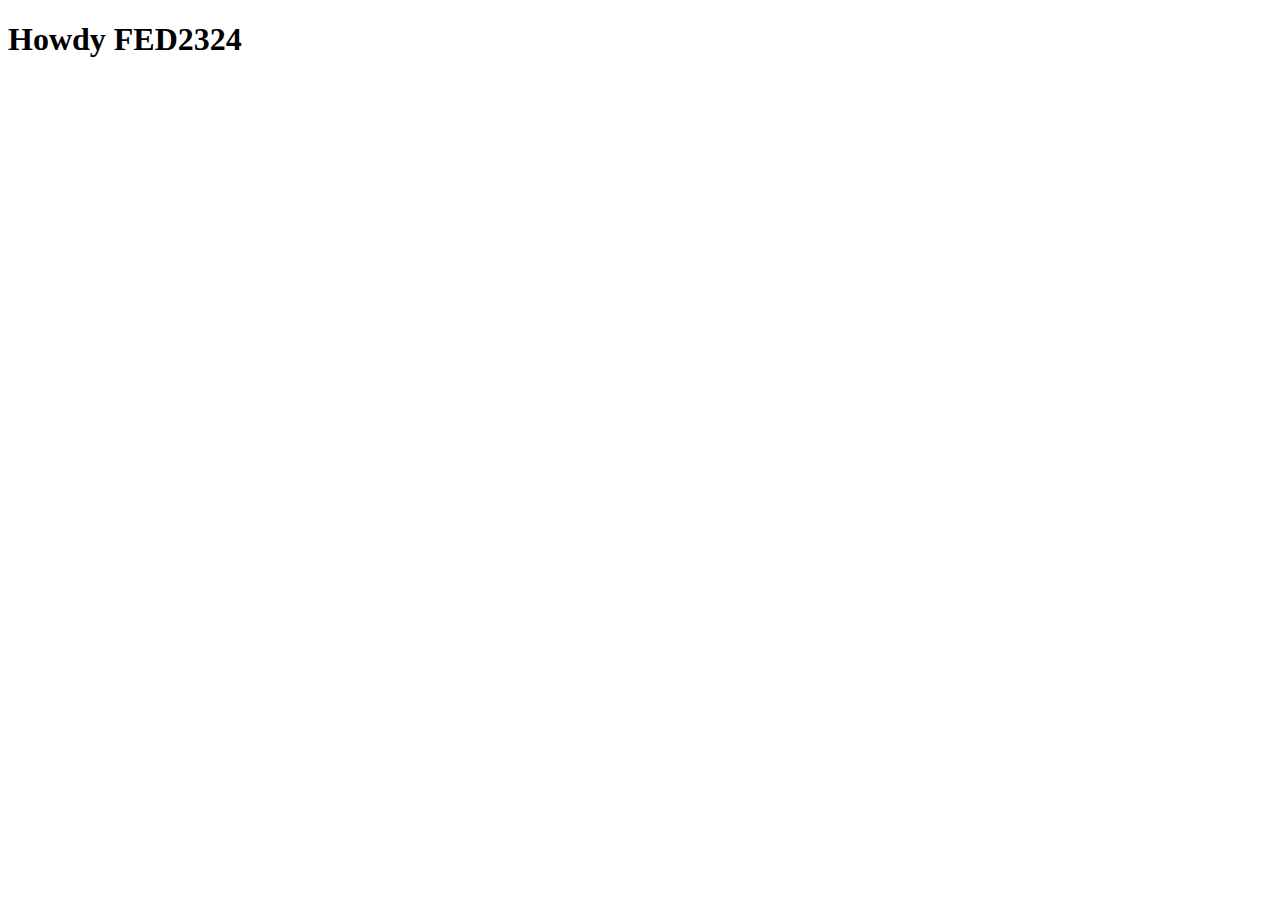
==== index.html @ 5706380b "Add files via upload" ====
<!doctype html>
<html lang="nl">
	
<head>
	<meta charset="UTF-8">
	<meta name="author" content="jouw naam">
	<meta name="viewport" content="width=device-width, initial-scale=1">
	
	<title>Howdy FED2324</title>
	
	<link href="styles/style.css" rel="stylesheet">
	<link rel="icon" type="image/svg+xml" href="images/favicon.svg">
</head>

<body>
	<h1>Howdy FED2324</h1>

	<script defer src="scripts/script.js"></script>
</body>
	
</html>
---- styles/style.css ----
/**************/
/* CSS REMEDY */
/**************/
*, *::after, *::before {
  box-sizing:border-box;  
}






/*********************/
/* CUSTOM PROPERTIES */
/*********************/
:root {
	/* startje */
	--color-text:#111;
	--color-background:#eee;
}





/****************/
/* JOUW STYLING */
/****************/

/* jouw code */
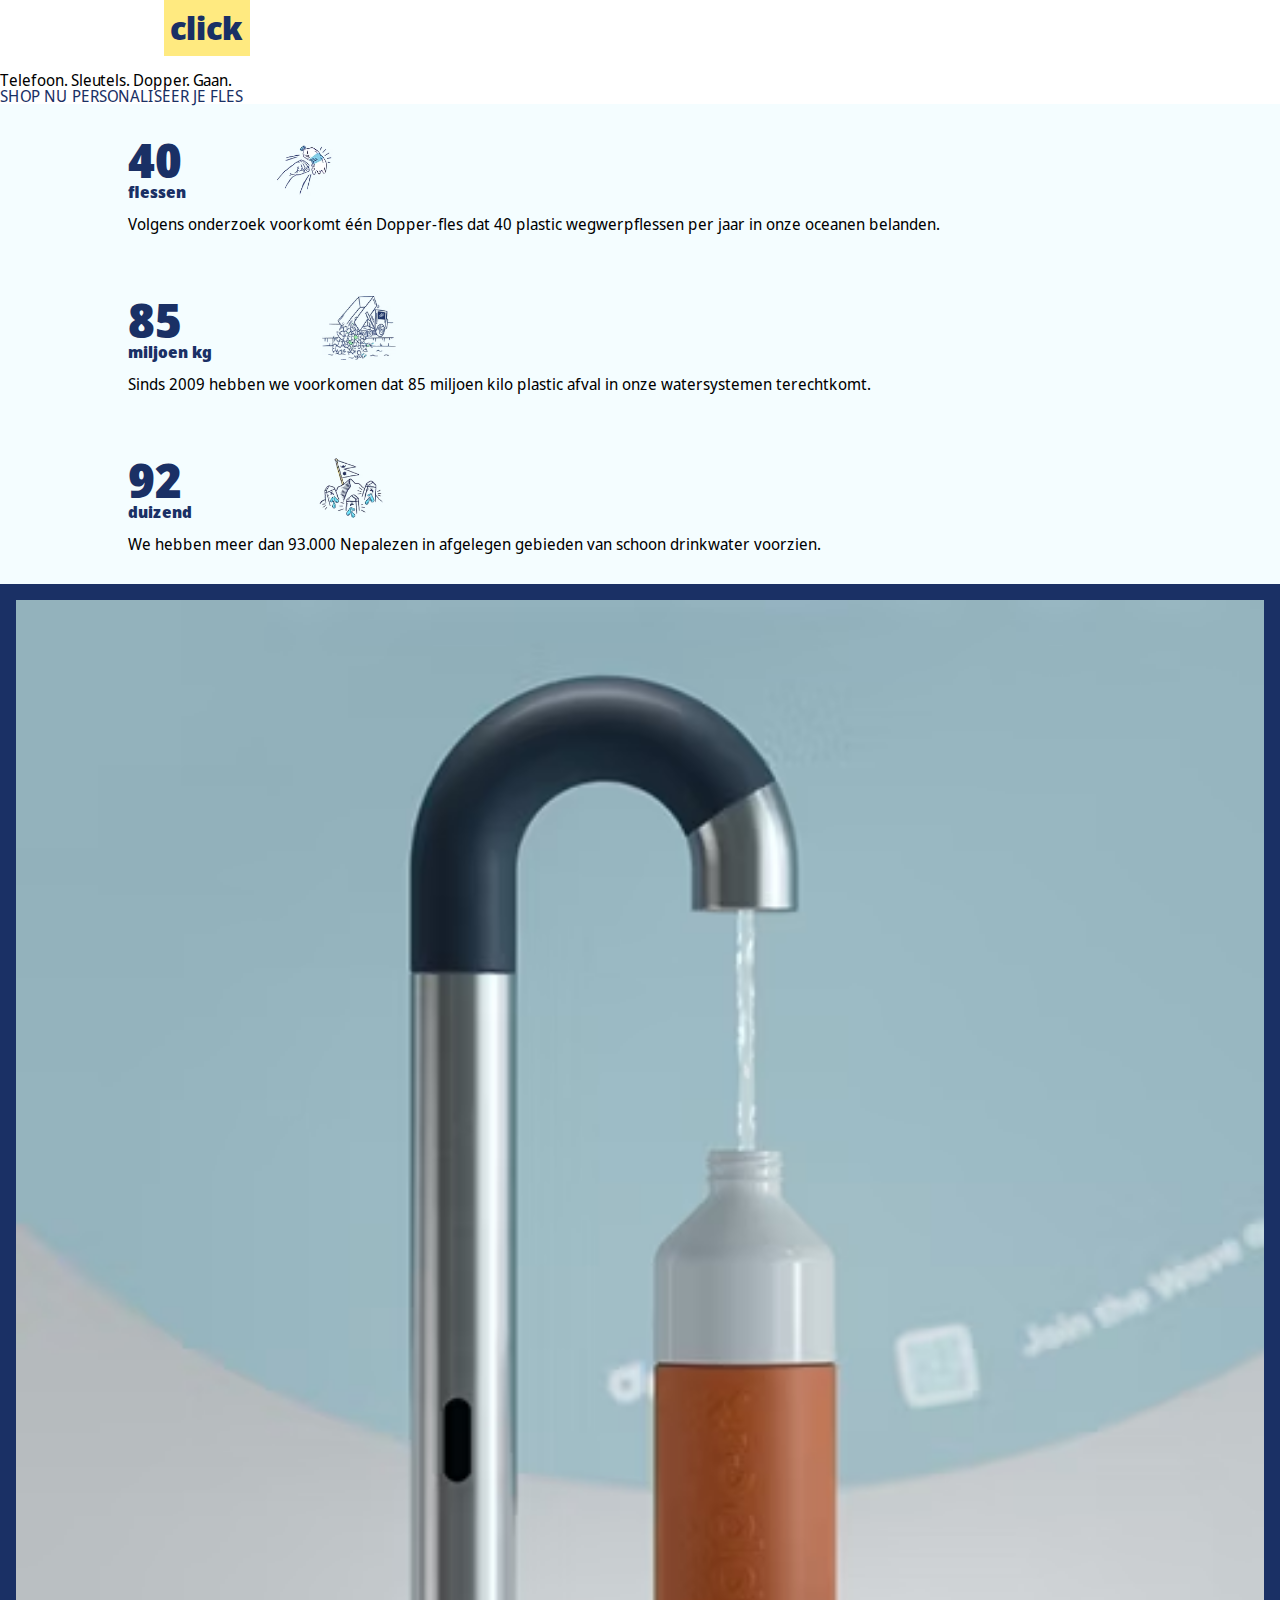
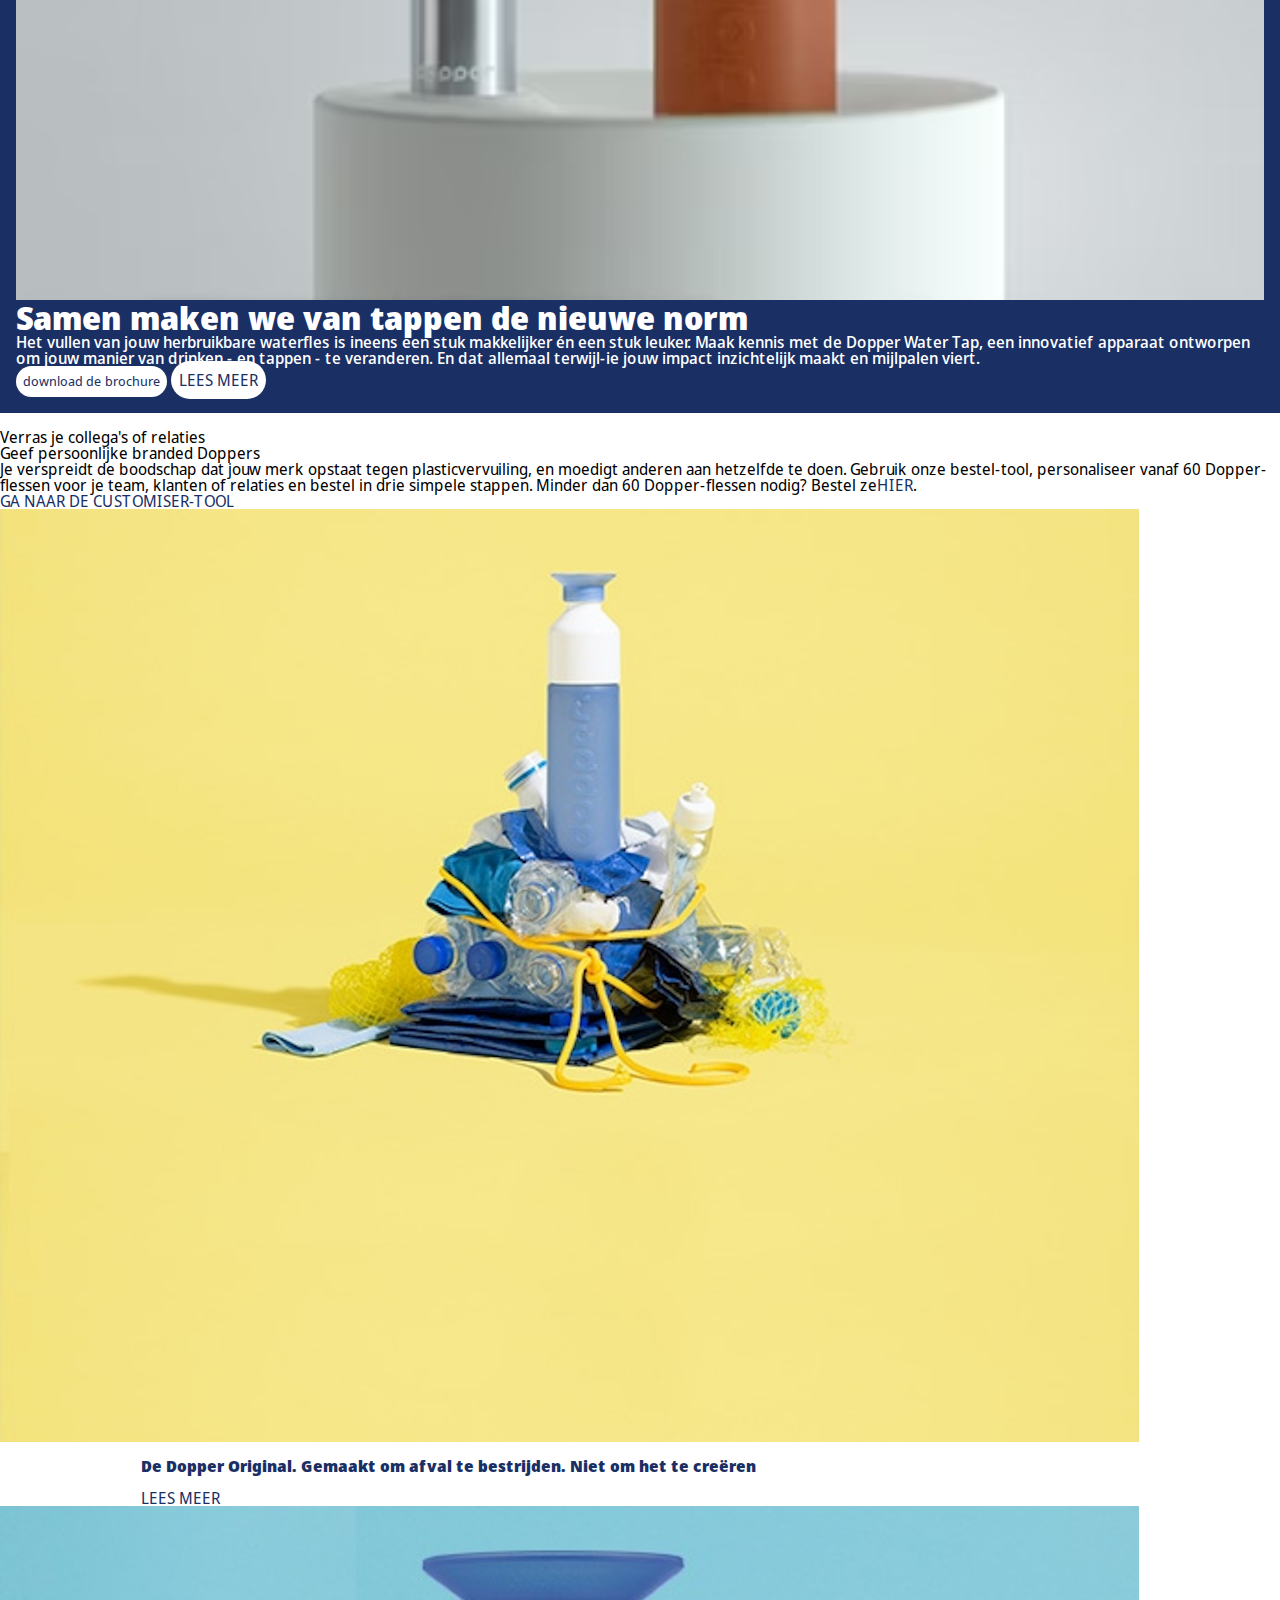
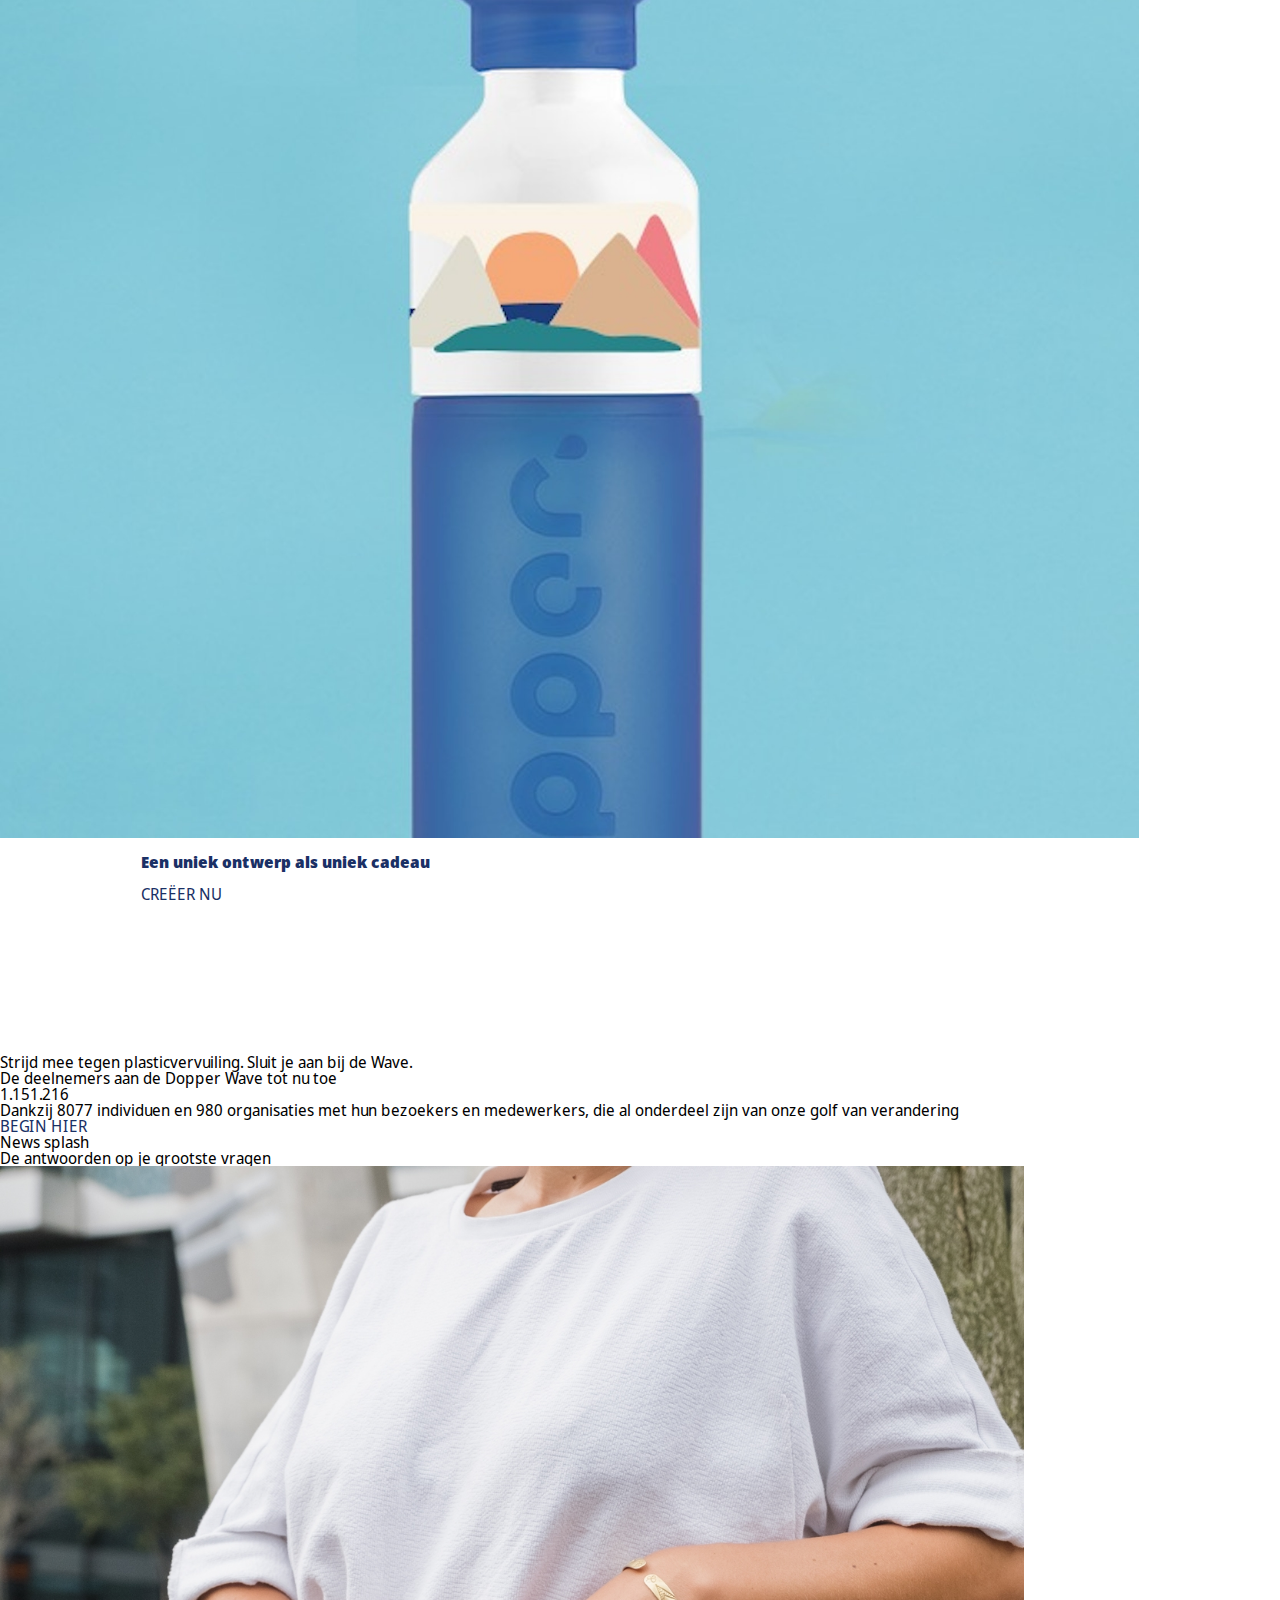
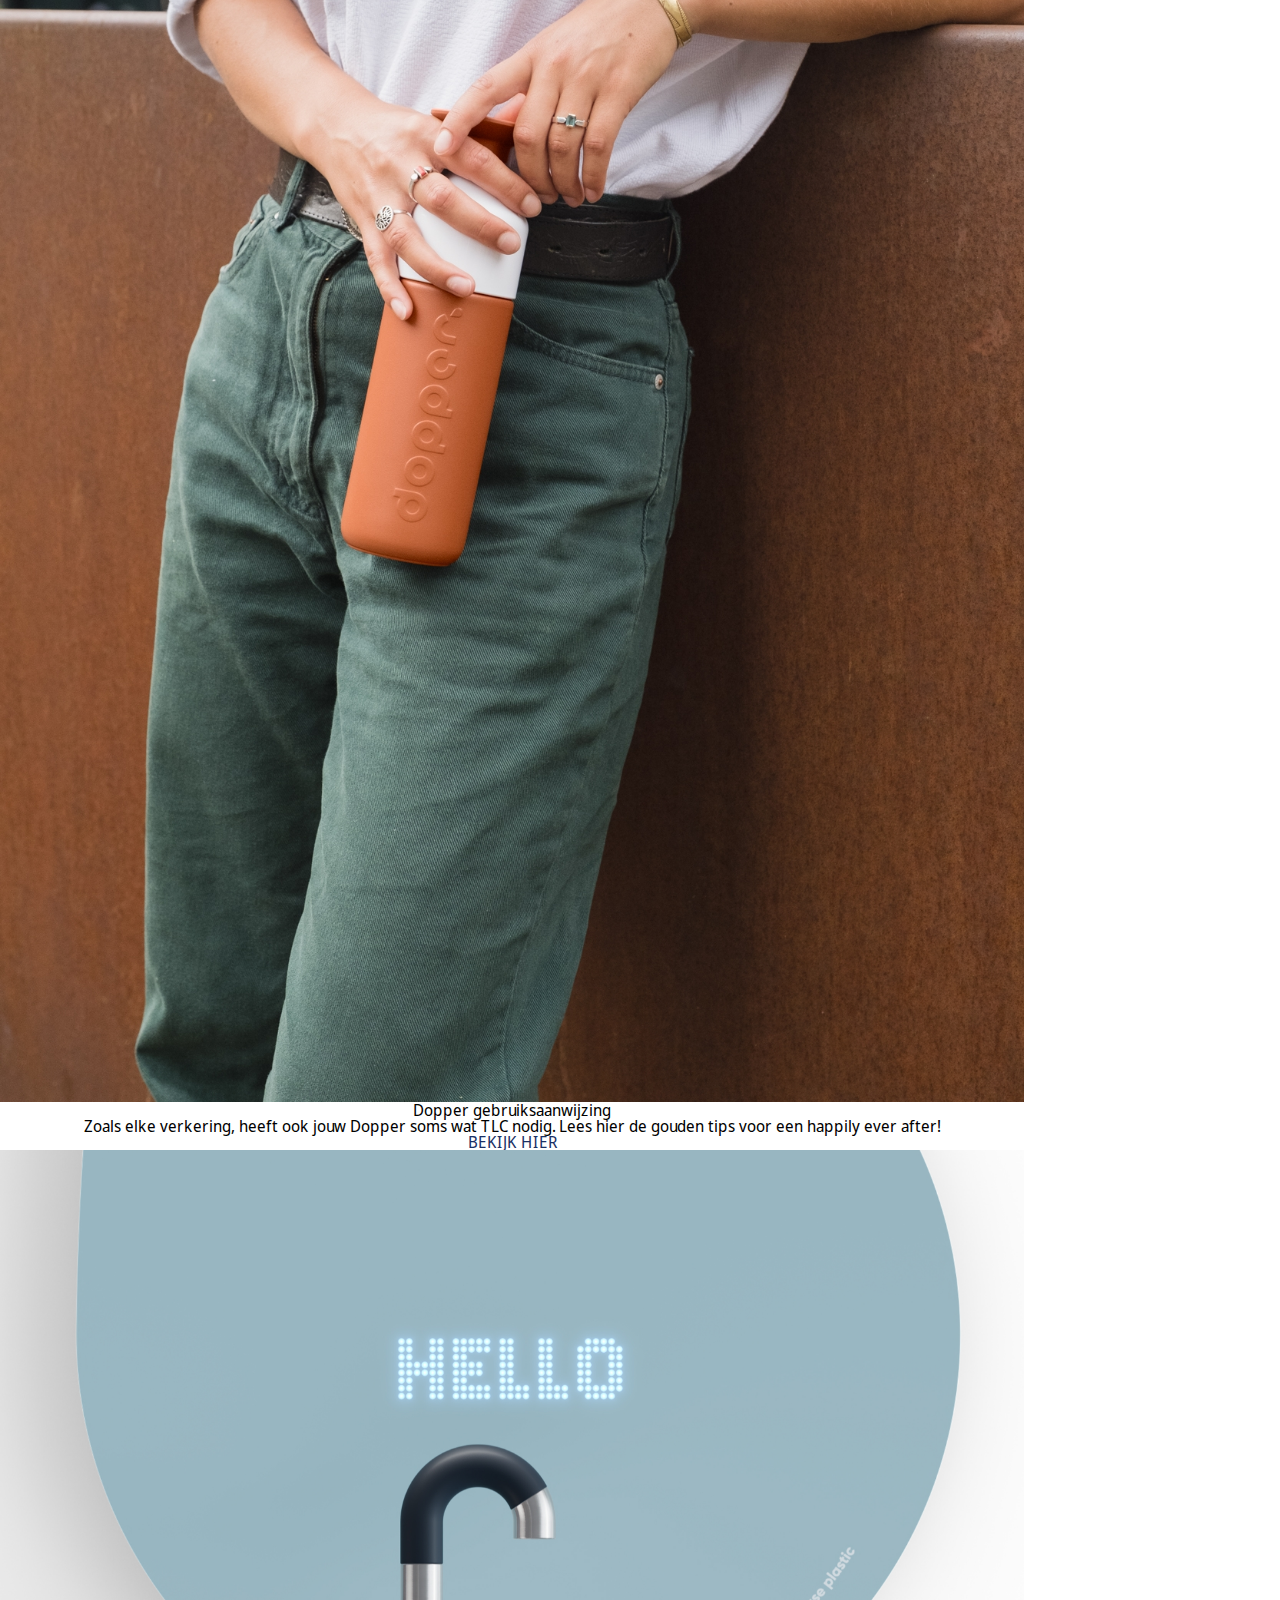
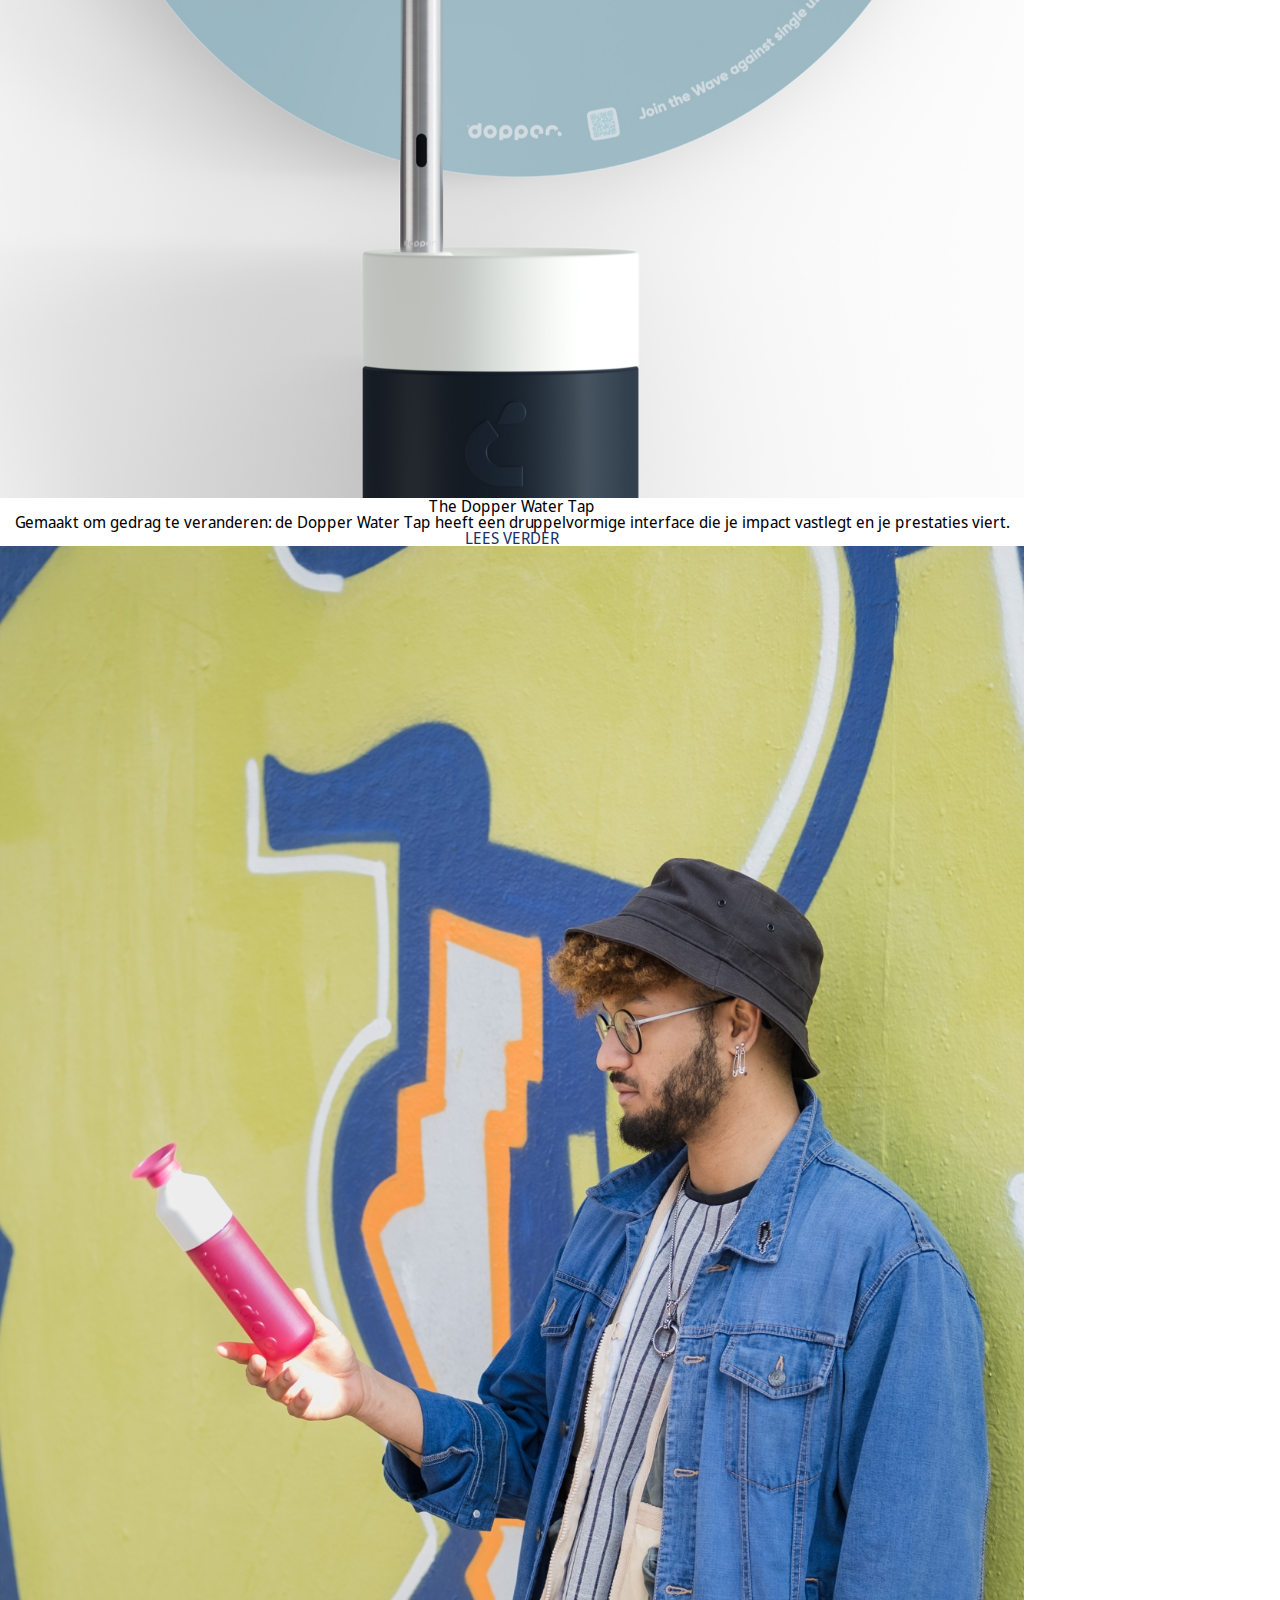
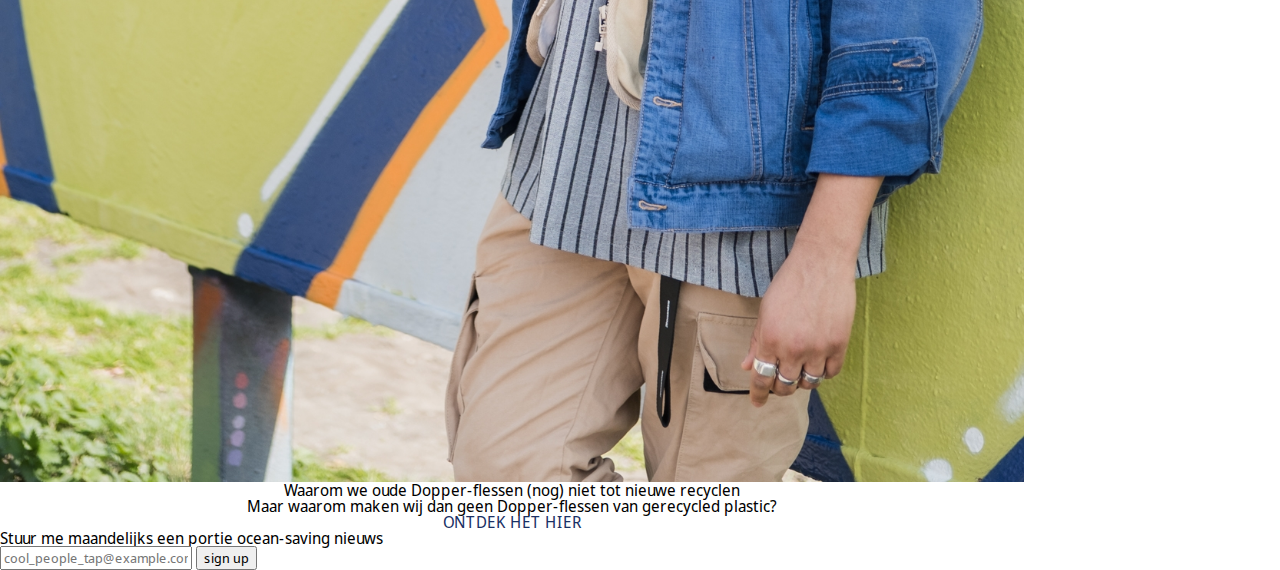
==== commit 6f4621cc: "Add files via upload" ====
--- a/index.html
+++ b/index.html
@@ -6,14 +6,202 @@
 	<meta name="author" content="jouw naam">
 	<meta name="viewport" content="width=device-width, initial-scale=1">
 	
-	<title>Howdy FED2324</title>
+	<title>Waterfles met een missie ~ Dopper</title>
 	
 	<link href="styles/style.css" rel="stylesheet">
-	<link rel="icon" type="image/svg+xml" href="images/favicon.svg">
+	<link rel="icon" type="image/svg+xml" href="images/algemeen/dopper_logo_small.png">
 </head>
 
 <body>
-	<h1>Howdy FED2324</h1>
+	<nav>
+		<a href=""><img src="images/algemeen/dopper-logo-wit.png" alt="Logo Dopper"></a>
+		<button>click</button>
+	</nav>
+	<nav>
+		<nav>
+			<button>nl</button>
+			<button>close</button>
+		</nav>
+		<ul>
+			<li><a href="">Shop</a></li>
+			<li>
+				<button class="dropdown">Producten</button>
+				<ul class="dropdown">
+					<li><a href="">Koop een Dopper-fles</a></li>
+					<li><a href="">Personaliseer een Dopper-fles</a></li>
+					<li><a href="">Koop Dopper Accessoires</a></li>
+					<li><a href="">Koop Dopper Onderdelen</a></li>
+					<li><a href="">Bekijk alle Dopper producten</a></li>
+				</ul>
+			</li>
+			<li>
+				<button class="dropdown">Voor Bedrijven</button>
+				<ul class="dropdown">
+					<li><a href="">Dopper-flessen verkopen</a></li>
+					<li><a href="">Bestel bedrukte	flessen</a></li>
+					<li><a href="">Bestel de Dopper Water Tap</a></li>
+					<li><a href="">Zegt het Voort</a></li>
+					<li><a href="">Onderteken de Wave Pledge</a></li>
+				</ul>
+			</li>
+			<li>
+				<button class="dropdown">Missie</button>
+				<ul class="dropdown">
+					<li><a href="">Red Onze Zeeën</a></li>
+					<li><a href="">Schoon Drinkwater-Projecten</a></li>
+					<li><a href="">Onderteken de Wave Pledge</a></li>
+					<li><a href="">Duurzaamheid</a></li>
+				</ul>
+			</li>
+			<li>
+				<button class="dropdown">Sluit je aan</button>
+				<ul class="dropdown">
+					<li><a href="">Vind een Openbare Waterkraan</a></li>
+					<li><a href="">Lees de Dopper Blog</a></li>
+					<li><a href="">Duurzaamheidsles op Scholen</a></li>
+					<li><a href="">Onderteken de Wave Pledge</a></li>
+				</ul>
+			</li>
+
+
+			<a href="">
+				<img src="images/home/GoogleMaps-Header-Water-Tap.avif" alt="">
+				<h2>Vind een watertappunt</h2>
+				<p>Zoek naar 'water tap' en vind jouw dichtsbijzijnde watertappunt</p>
+			</a>
+		</ul>
+	</nav>
+
+	
+	<main>
+		<section>
+			<img src="" alt="">
+			<h1>Telefoon. Sleutels. Dopper. Gaan.</h1>
+			<a href="">Shop nu</a>
+			<a href="">Personaliseer je fles</a>
+		</section>
+
+		<section class="drie_blokken">
+			<section>
+				<div>
+					<h2>40</h2>
+					<h3>flessen</h3>
+				</div>
+				<img src="images/home/Tekengebied-3-160X160-1.avif" alt="">
+				<p>Volgens onderzoek voorkomt één Dopper-fles dat 40 plastic wegwerpflessen per jaar in onze oceanen belanden.</p>
+			</section>
+
+			<section>
+				<div>
+					<h2>85</h2>
+					<h3>miljoen kg</h3>
+				</div>
+				<img src="images/home/Truck_PlasticBottles.avif" alt="">
+				<p>Sinds 2009 hebben we voorkomen dat 85 miljoen kilo plastic afval in onze watersystemen terechtkomt.</p>
+			</section>
+
+			<section>
+				<div>
+					<h2>92</h2>
+					<h3>duizend</h3>
+				</div>
+				<img src="images/home/Nepal_0.avif" alt="">
+				<p>We hebben meer dan 93.000 Nepalezen in afgelegen gebieden van schoon drinkwater voorzien.</p>
+			</section>
+		</section>
+		
+		<section class="tap_water">
+			<img src="images/home/WaterTab-Launch-Landing-Page-FeatureBlock-DeepBlue-wBottle.avif" alt="">
+			<h2>Samen maken we van tappen de nieuwe norm</h2>
+			<p>Het vullen van jouw herbruikbare waterfles is ineens een stuk makkelijker én een stuk leuker. 
+				Maak kennis met de Dopper Water Tap, een innovatief apparaat ontworpen om jouw manier van drinken - en tappen - te veranderen. 
+				En dat allemaal terwijl-ie jouw impact inzichtelijk maakt en mijlpalen viert.</p>
+			<button>download de brochure</button>
+			<a href="">lees meer</a>
+		</section>
+
+		<section class="dopper-create">
+			<section>
+				<img src="" alt="">
+				<p>Verras je collega's of relaties</p>
+				<h2>Geef persoonlijke branded Doppers</h2>
+				<p>Je verspreidt de boodschap dat jouw merk opstaat tegen plasticvervuiling, en moedigt anderen aan hetzelfde te doen. 
+					Gebruik onze bestel-tool, personaliseer vanaf 60 Dopper-flessen voor je team, klanten of relaties en bestel in drie simpele stappen.
+					Minder dan 60 Dopper-flessen nodig? Bestel ze<a href="">hier</a>.</p>
+				<a href="">ga naar de customiser-tool</a>
+			</section>
+
+			<section>
+				<img src="images/home/0840-–-Dopper-Original-–-Pacific-Blue-C2C-Gold-Home-Page-Banner.jpg" alt="">
+				<h2>De Dopper Original. Gemaakt om afval te bestrijden. Niet om het te creëren</h2>
+				<a href="">lees meer</a>
+			</section>
+
+			<section>
+				<img src="images/home/0840-Dopper-Original-Pacific-Blue-Feature-Block-Image-of-customised-Blue-617-×-505.jpg" alt="">
+				<h2>Een uniek ontwerp als uniek cadeau</h2>
+				<a href="">creëer nu</a>
+			</section>
+		</section>
+
+		<section>
+			<section>
+				<video src=""></video>
+				<h2>Strijd mee tegen plasticvervuiling. Sluit je aan bij de Wave.</h2>
+			</section>
+
+			<section>
+				<h2>De deelnemers aan de Dopper Wave tot nu toe</h2>
+				<h3>1.151.216</h3>
+				<p>Dankzij 8077 individuen en 980 organisaties met hun bezoekers en medewerkers, die al onderdeel zijn van onze golf van verandering</p>
+				<a href="">begin hier</a>
+			</section>
+		</section>
+
+		<section class="dopper_news">
+			<h2>News splash</h2>
+			<p>De antwoorden op je grootste vragen</p>
+
+			<section>
+				<img src="images/home/tip.jpg" alt="">
+				<h2>Dopper gebruiksaanwijzing</h2>
+				<p>Zoals elke verkering, heeft ook jouw Dopper soms wat TLC nodig. Lees hier de gouden tips voor een happily ever after!</p>
+				<a href="">bekijk hier</a>
+			</section>
+
+			<section>
+				<img src="images/home/10101-Dopper-Water-Tap-Deep-Blue-RAL-5011-Hello-Zoom_221111_093413.jpg" alt="">
+				<h2>The Dopper Water Tap</h2>
+				<p>Gemaakt om gedrag te veranderen: de Dopper Water Tap heeft een druppelvormige interface die je impact vastlegt en je prestaties viert.</p>
+				<a href="">lees verder</a>
+			</section>
+
+			<section>
+				<img src="images/home/funky-fuchsia.jpg" alt="">
+				<h2>Waarom we oude Dopper-flessen (nog) niet tot nieuwe recyclen</h2>
+				<p>Maar waarom maken wij dan geen Dopper-flessen van gerecycled plastic?</p>
+				<a href="">ontdek het hier</a>
+			</section>
+		</section>
+
+		<section>
+			<h2>Stuur me maandelijks een portie ocean-saving nieuws</h2>
+			<input type="text" placeholder="cool_people_tap@example.com" name="" id="">
+			<button>sign up</button>
+		</section>
+	</main>
+
+
+	<footer>
+		<nav>
+			<ul>
+				<li></li>
+				<li></li>
+			</ul>
+		</nav>
+
+
+	</footer>
 
 	<script defer src="scripts/script.js"></script>
 </body>
--- a/styles/style.css
+++ b/styles/style.css
@@ -1,3 +1,5 @@
+@import url('https://fonts.googleapis.com/css2?family=Coiny&family=Montserrat:wght@100&family=Noto+Sans+Display:wght@500;900&family=Open+Sans:wght@500&display=swap');
+
 /**************/
 /* CSS REMEDY */
 /**************/
@@ -5,6 +7,56 @@
   box-sizing:border-box;  
 }
 
+html, body, div, span, applet, object, iframe,
+h1, h2, h3, h4, h5, h6, p, blockquote, pre,
+a, abbr, acronym, address, big, cite, code,
+del, dfn, em, img, ins, kbd, q, s, samp,
+small, strike, strong, sub, sup, tt, var,
+b, u, i, center,
+dl, dt, dd, ol, ul, li,
+fieldset, form, label, legend,
+table, caption, tbody, tfoot, thead, tr, th, td,
+article, aside, canvas, details, embed, 
+figure, figcaption, footer, header, hgroup, 
+menu, nav, output, ruby, section, summary,
+time, mark, audio, video {
+	margin: 0;
+	padding: 0;
+	border: 0;
+	font-size: 100%;
+	font: inherit;
+	vertical-align: baseline;
+}
+
+/* HTML5 display-role reset for older browsers */
+article, aside, details, figcaption, figure, 
+footer, header, hgroup, menu, nav, section {
+	display: block;
+}
+
+body {
+	line-height: 1;
+}
+
+ol, ul {
+	list-style: none;
+}
+
+blockquote, q {
+	quotes: none;
+}
+
+blockquote:before, blockquote:after,
+q:before, q:after {
+	content: '';
+	content: none;
+}
+
+table {
+	border-collapse: collapse;
+	border-spacing: 0;
+}
+
 
 
 
@@ -15,10 +67,17 @@
 /*********************/
 :root {
 	/* startje */
-	--color-text:#111;
-	--color-background:#eee;
-}
-
+	--color-primary: #1a3065;
+	--color-secondary: #ffffff;
+	--color-accent: #ffea80;
+	--color-background: #f4fdff;
+
+	--font-weight_text: 500;
+	--font-weight_header: 900;
+
+	--font-size_text: ;
+	--font-line_height: ;
+}
 
 
 
@@ -28,4 +87,180 @@
 /****************/
 
 /* jouw code */
-
+*{
+	font-family: 'Noto Sans Display', sans-serif;
+}
+
+nav img {
+	width: 10em;
+}
+
+a {
+	text-decoration: none;
+	color: var(--color-primary);
+	text-transform: uppercase;
+	font-family: 'Noto Sans Display', sans-serif;
+}
+
+
+/* nav */
+nav:first-of-type button {
+	background: var(--color-accent);
+	padding: 0.2em;
+}
+
+nav:nth-of-type(2) {
+	background-color: var(--color-secondary);
+	position: fixed;
+	top: 0;
+	bottom: 0;
+	right: 0;
+	left: 0;
+	transform: translateX(100%);
+	transition: 0.35s;
+}
+
+nav:nth-of-type(2).nav_expended {
+	background-color: var(--color-secondary);
+	transform: translateX(0);
+	transition: 0.35s;
+}
+
+nav > ul > li:first-child a {
+	font-size: 2em;
+	font-weight: var(--font-weight_header);
+	text-transform: none;
+}
+
+nav button {
+	font-size: 2em;
+	padding: 0;
+	margin: 0;
+	background: none;
+	border: 0;
+	font-weight: var(--font-weight_header);
+	color: var(--color-primary);
+}
+
+
+
+nav > ul li ul {
+	display: none;
+}
+
+nav > ul li ul.show {
+	display: contents;
+}
+
+
+/* 3 delig sectie */
+.drie_blokken section {
+	display: grid;
+	grid-template-columns: auto auto auto;
+	grid-template-rows: 4em max-content;
+	gap: 1em;
+	padding: 2em 10% 2em 10%;
+	background-color: var(--color-background);
+}
+
+.drie_blokken section h2 {
+	grid-column: 1/2;
+	grid-row: 1/2;
+	font-weight: var(--font-weight_header);
+	color: var(--color-primary);
+	font-size: 3em;
+}
+
+.drie_blokken section h3 {
+	grid-column: 1/2;
+	grid-row: 1/2;
+	font-weight: var(--font-weight_header);
+	color: var(--color-primary);
+}
+
+.drie_blokken section img {
+	grid-column: 2/3;
+	grid-row: 1/2;
+	height: 100%;
+}
+
+.drie_blokken section p {
+	grid-column: 1/4;
+	grid-row: 2/3;
+}
+
+
+/* sectie tap water */
+.tap_water {
+	background-color: var(--color-primary); 
+	padding: 1em;
+}
+
+.tap_water img {
+	width: 100%;
+}
+
+.tap_water h2 {
+	color: var(--color-secondary);
+	font-weight: var(--font-weight_header);
+	font-size: 2em;
+}
+
+.tap_water p {
+	color: var(--color-secondary);
+	font-weight: var(--font-weight_text);
+	font-size: 1em;
+}
+
+.tap_water button {
+	color: var(--color-primary);
+	background: var(--color-secondary);
+	padding: 0.5em;
+	border-radius: 1.5em;
+	border: none;
+}
+
+.tap_water a {
+	color: var(--color-primary);
+	background: var(--color-secondary);
+	padding: 0.5em;
+	border-radius: 1.5em;
+}
+
+
+/* sectie create */
+.dopper-create section:nth-child(2), .dopper-create section:nth-child(3) {
+	display: grid;
+	grid-template: auto auto auto / 1fr 8fr 1fr;
+	gap: 1em;
+}
+
+.dopper-create section:nth-child(2) img, .dopper-create section:nth-child(3) img {
+	grid-area: 1/1/2/3;
+	width: 100%;
+	height: 100%;
+}
+
+.dopper-create section:nth-child(2) h2, .dopper-create section:nth-child(3) h2 {
+	grid-area: 2/2/3/3;
+	font-weight: var(--font-weight_header);
+	color: var(--color-primary);
+}
+
+.dopper-create section:nth-child(2) a, .dopper-create section:nth-child(3) a {
+	grid-area: 3/2/4/3;
+}
+
+
+/* dopper news splash */
+.dopper_news section {
+	display: flex;
+	width: 80%;
+	flex-direction: column;
+	align-items: center;
+	justify-content: center;
+}
+
+.dopper_news section img {
+	width: 100%;
+}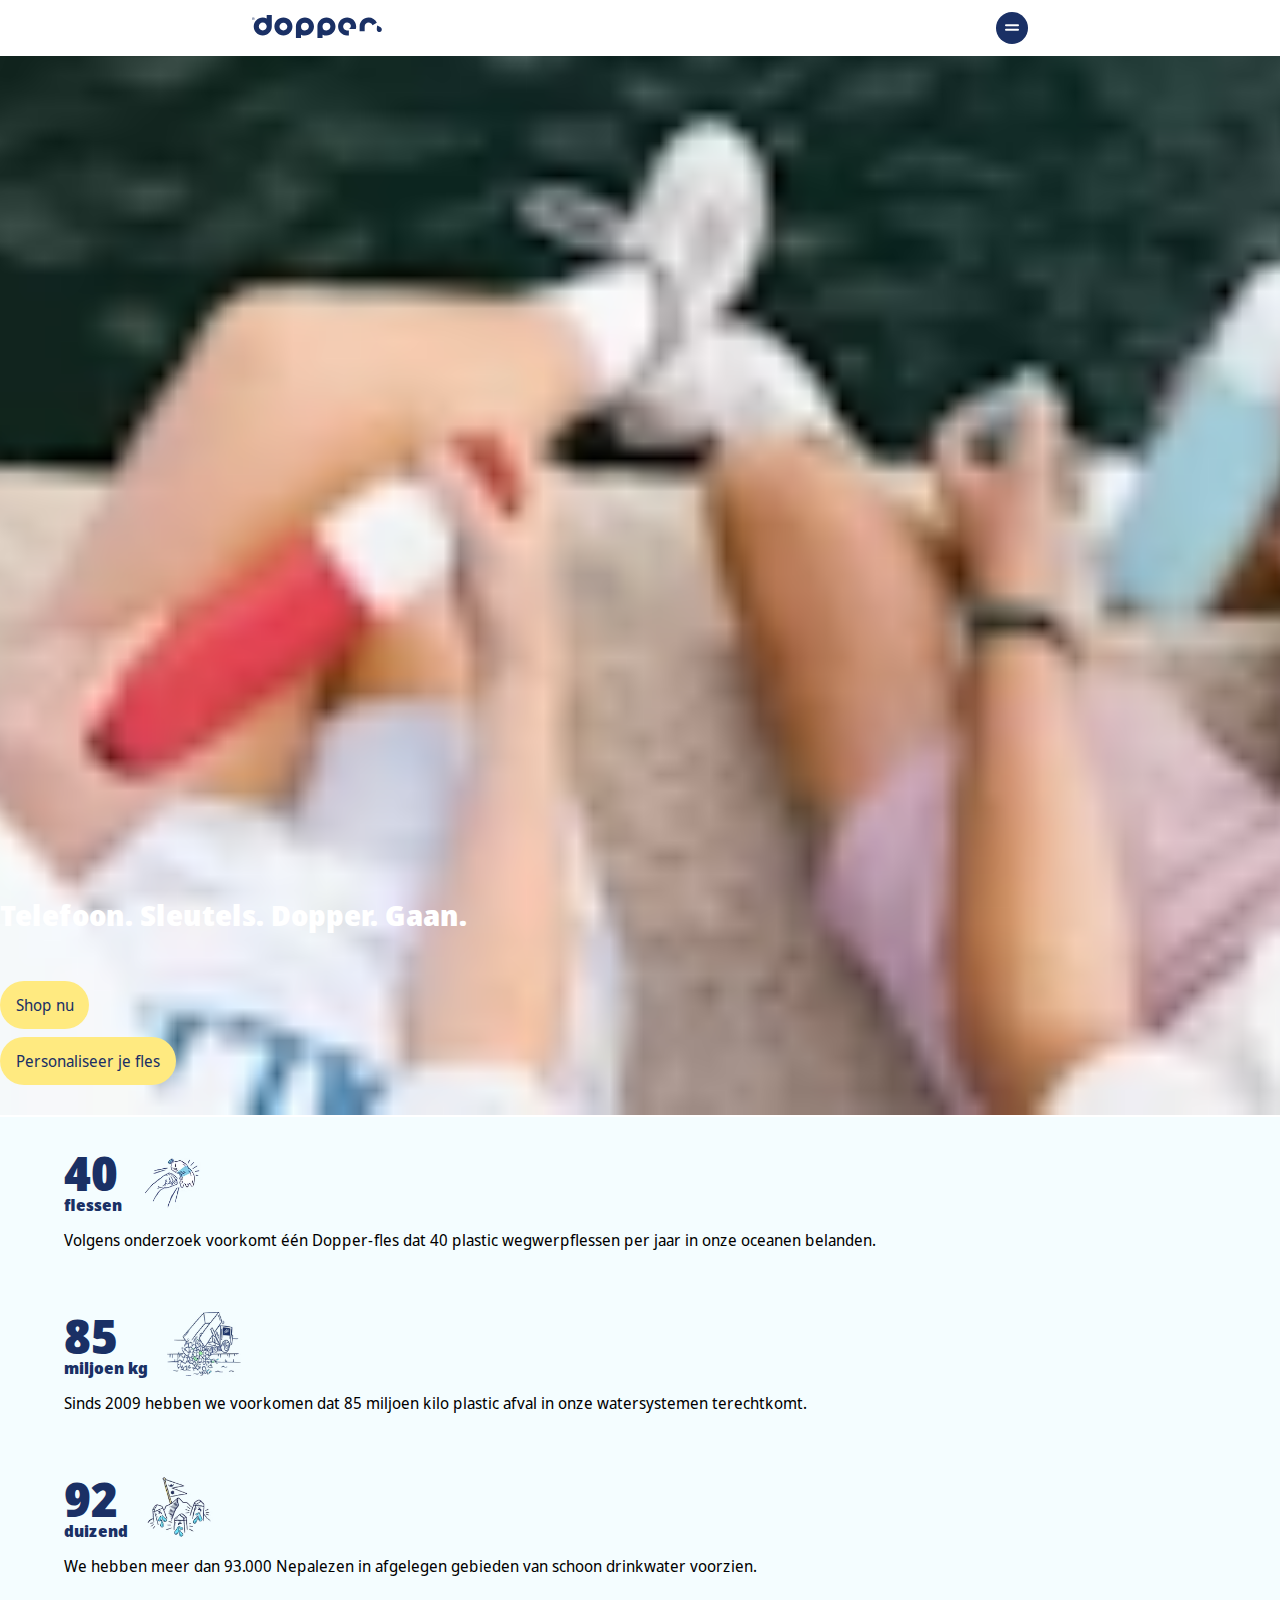
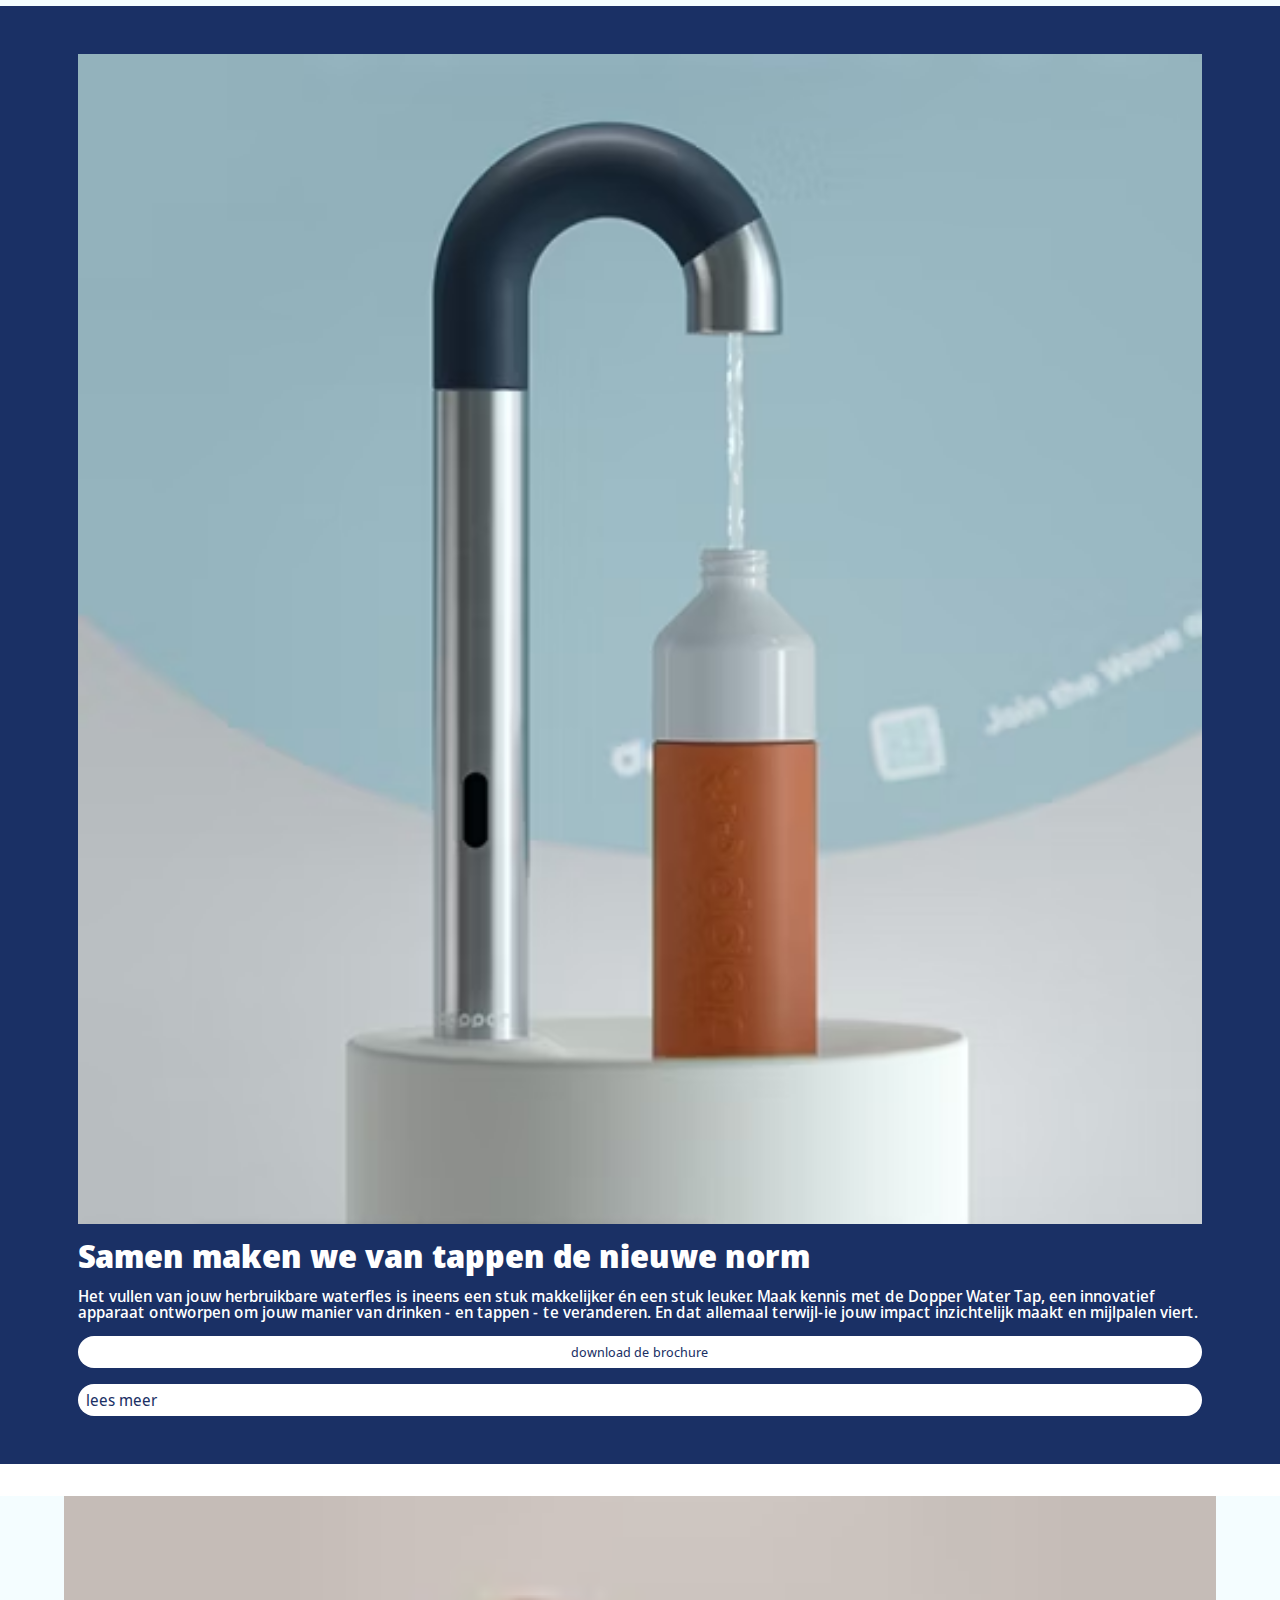
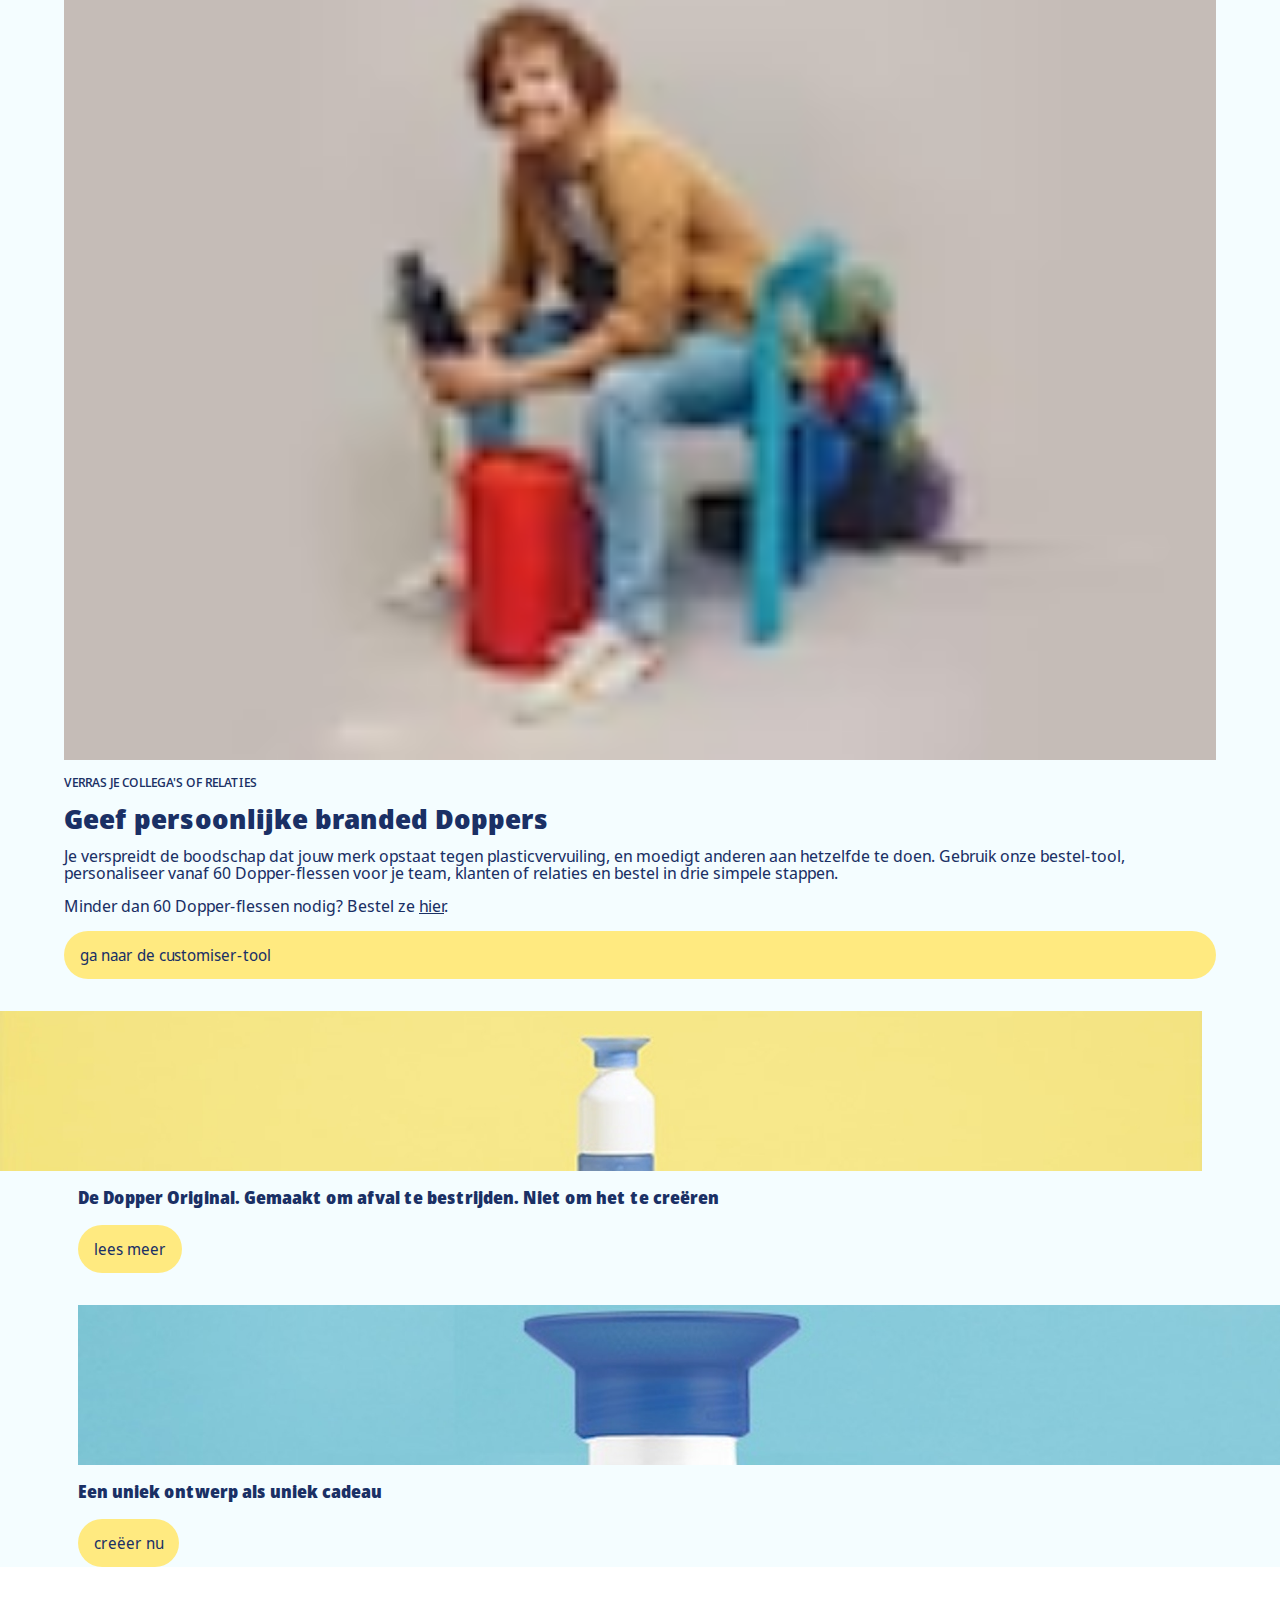
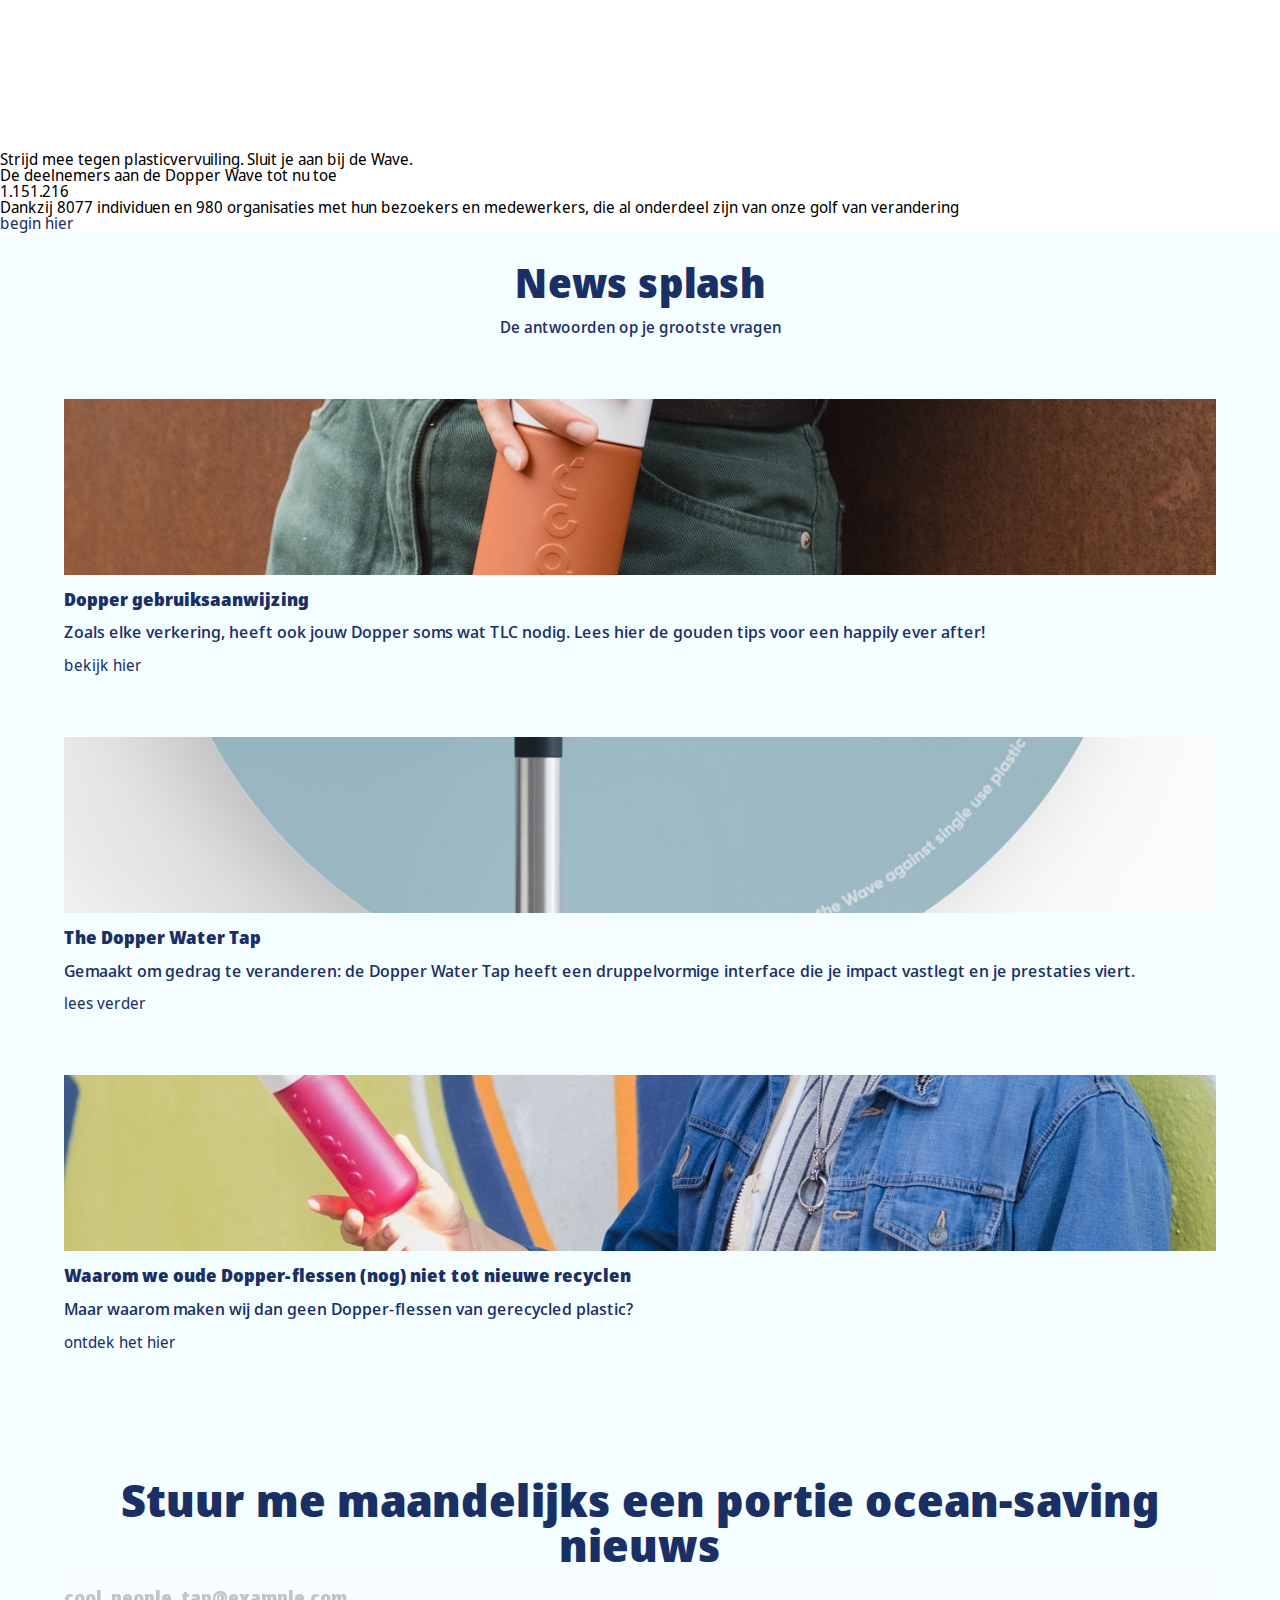
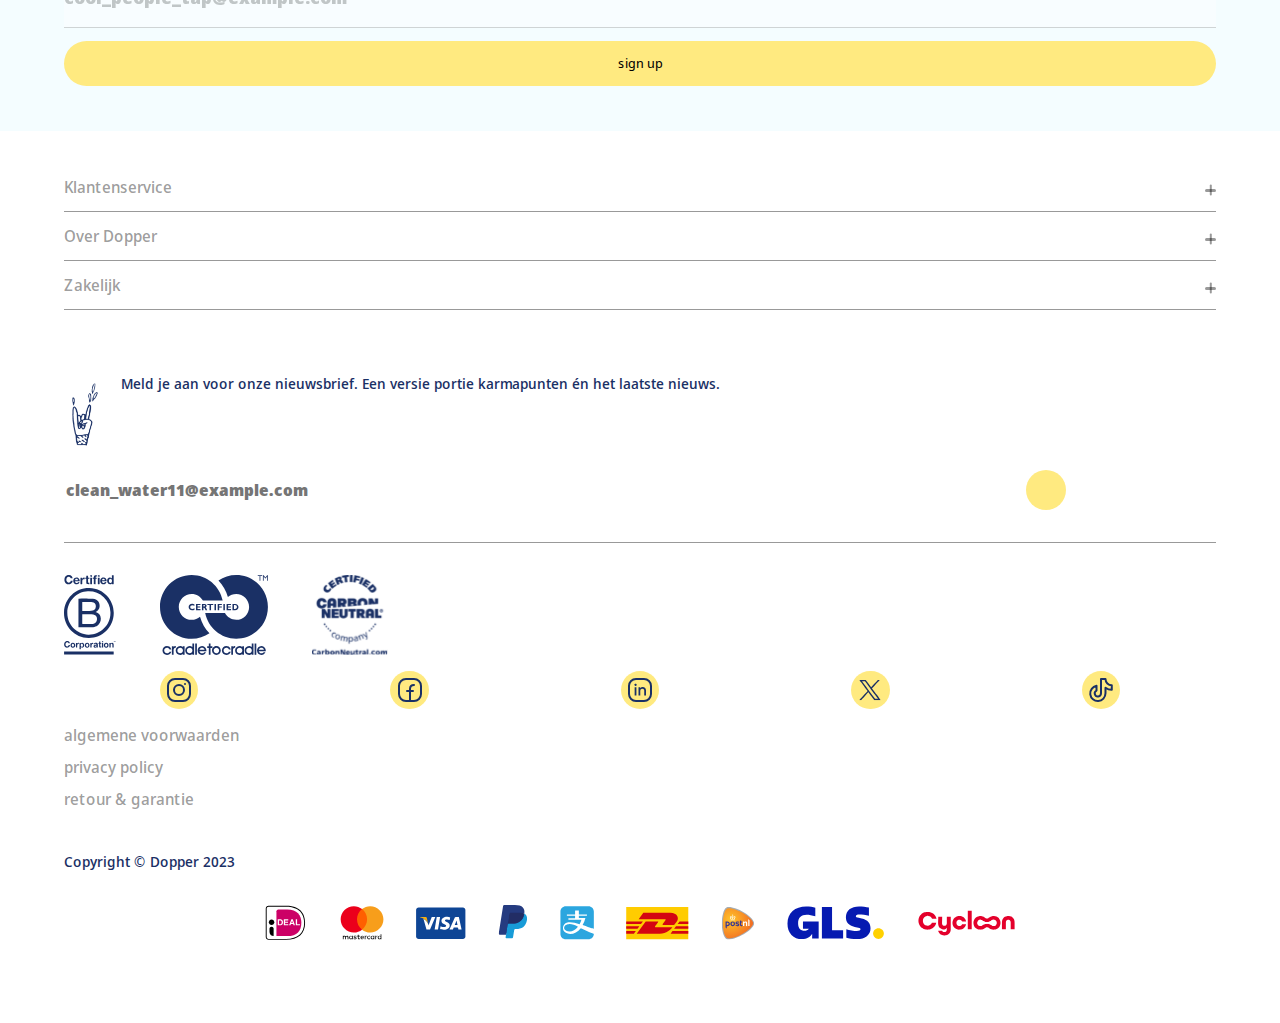
==== commit 7226e254: "Add files via upload" ====
--- a/index.html
+++ b/index.html
@@ -13,104 +13,104 @@
 </head>
 
 <body>
-	<nav>
-		<a href=""><img src="images/algemeen/dopper-logo-wit.png" alt="Logo Dopper"></a>
-		<button>click</button>
-	</nav>
-	<nav>
+	<header>
 		<nav>
-			<button>nl</button>
-			<button>close</button>
+			<a href="index.html"><svg xmlns="http://www.w3.org/2000/svg"><g fill="none" fill-rule="evenodd"><path d="M116.632 2.556c-4.97 0-9.016 3.97-9.016 8.848 0 .08.004.16.013.238h-.005v4.543h5.05v-4.51c.012-.09.018-.18.018-.271 0-2.133 1.766-3.868 3.94-3.868 1.56 0 2.975.904 3.606 2.304.084.182.187.348.305.499l4.291-2.605c-1.464-3.149-4.67-5.178-8.202-5.178" fill="currentcolor"/><path d="M125.238 10.43s-.789 3.956-.143 5.206c.647 1.25 2.183 1.747 3.4 1.057 1.219-.69 1.657-2.307 1.01-3.556-.646-1.25-4.267-2.707-4.267-2.707" fill="currentcolor"/><path d="M94.85 15.363c-.055-.01-.103-.022-.148-.03.05.008.099.02.148.03" fill="currentcolor"/><path d="M95.132 15.408a5.833 5.833 0 0 1-.43-.075c.14.034.285.06.43.075" fill="currentcolor"/><path d="M95.132 2.556c-4.985 0-9.04 4.011-9.04 8.945 0 4.875 4.008 8.889 8.937 8.943h1.841v-4.872a47.247 47.247 0 0 1-2.053-.143 3.835 3.835 0 0 1-.352-.042 1.686 1.686 0 0 1-.148-.024c-.028-.005-.055-.012-.083-.016a.094.094 0 0 0-.027-.008c-1.741-.41-3.06-1.98-3.06-3.839 0-2.175 1.787-4.004 3.985-3.944.886.023 1.608.258 2.248.694.887.602 1.475 1.54 1.475 2.657 0 1.51-1.075 2.766-2.507 3.076v.088c.42.005.987-.013 1.757-.013H103.795l.002-.001a8.83 8.83 0 0 0 .375-2.557c0-4.933-4.054-8.944-9.04-8.944" fill="currentcolor"/><path d="M94.967 15.376c-.089-.015-.178-.025-.265-.043.078.017.164.03.265.043M6.824 11.475c0-2.157 1.763-3.907 3.937-3.907 2.175 0 3.937 1.75 3.937 3.907s-1.762 3.908-3.937 3.908c-2.174 0-3.937-1.75-3.937-3.908m12.977-.001c0-.116-.004-.233-.008-.348V0h-5.108v3.392a9.044 9.044 0 0 0-3.923-.887c-4.993 0-9.04 4.016-9.04 8.969 0 4.954 4.047 8.97 9.04 8.97 4.992 0 9.04-4.016 9.04-8.97M27.48 11.536c0-2.151 1.761-3.896 3.936-3.896s3.939 1.745 3.939 3.896-1.764 3.897-3.939 3.897-3.937-1.745-3.937-3.897m12.985-.037c0-4.94-4.048-8.943-9.04-8.943-4.993 0-9.04 4.003-9.04 8.943 0 4.94 4.047 8.945 9.04 8.945 4.993 0 9.04-4.005 9.04-8.945M49.021 11.56a3.918 3.918 0 0 1 3.926-3.912 3.919 3.919 0 0 1 3.927 3.911c0 2.16-1.758 3.91-3.927 3.91a3.918 3.918 0 0 1-3.926-3.91zm.003 8.113a9.051 9.051 0 0 0 3.923.89c4.992 0 9.04-4.031 9.04-9.004 0-4.972-4.048-9.003-9.04-9.003-4.993 0-9.04 4.03-9.04 9.003 0 .11.004.219.008.328V23h5.11v-3.327zM70.542 11.56a3.92 3.92 0 0 1 3.928-3.912 3.919 3.919 0 0 1 3.927 3.911c0 2.16-1.758 3.91-3.927 3.91a3.92 3.92 0 0 1-3.928-3.91zm.007 8.113a9.044 9.044 0 0 0 3.921.89c4.993 0 9.04-4.031 9.04-9.004 0-4.972-4.047-9.003-9.04-9.003-4.992 0-9.04 4.03-9.04 9.003 0 .11.005.219.01.328V23h5.109v-3.327zM1.051 3.786h.168c.19 0 .354-.069.354-.245 0-.123-.093-.248-.354-.248-.076 0-.128.005-.168.01v.483zm0 .787H.82V3.151c.122-.017.237-.034.41-.034.222 0 .367.044.454.108.087.062.135.159.135.294 0 .187-.13.3-.285.345v.012c.127.023.215.135.244.345.034.222.07.307.092.352h-.243c-.036-.045-.07-.176-.1-.363-.034-.18-.126-.249-.312-.249h-.163v.612zm.244-1.818c-.576 0-1.044.48-1.044 1.076 0 .605.468 1.082 1.05 1.082.58.005 1.043-.477 1.043-1.077S1.88 2.756 1.3 2.756h-.006zm.006-.2c.713 0 1.282.568 1.282 1.276 0 .719-.57 1.28-1.288 1.28A1.281 1.281 0 0 1 0 3.831c0-.708.58-1.275 1.295-1.275h.006z" fill="currentcolor"/></g></svg></a>
+			<button>
+				<span></span>
+				<span></span> 
+			</button>
 		</nav>
-		<ul>
-			<li><a href="">Shop</a></li>
-			<li>
-				<button class="dropdown">Producten</button>
-				<ul class="dropdown">
-					<li><a href="">Koop een Dopper-fles</a></li>
-					<li><a href="">Personaliseer een Dopper-fles</a></li>
-					<li><a href="">Koop Dopper Accessoires</a></li>
-					<li><a href="">Koop Dopper Onderdelen</a></li>
-					<li><a href="">Bekijk alle Dopper producten</a></li>
-				</ul>
-			</li>
-			<li>
-				<button class="dropdown">Voor Bedrijven</button>
-				<ul class="dropdown">
-					<li><a href="">Dopper-flessen verkopen</a></li>
-					<li><a href="">Bestel bedrukte	flessen</a></li>
-					<li><a href="">Bestel de Dopper Water Tap</a></li>
-					<li><a href="">Zegt het Voort</a></li>
-					<li><a href="">Onderteken de Wave Pledge</a></li>
-				</ul>
-			</li>
-			<li>
-				<button class="dropdown">Missie</button>
-				<ul class="dropdown">
-					<li><a href="">Red Onze Zeeën</a></li>
-					<li><a href="">Schoon Drinkwater-Projecten</a></li>
-					<li><a href="">Onderteken de Wave Pledge</a></li>
-					<li><a href="">Duurzaamheid</a></li>
-				</ul>
-			</li>
-			<li>
-				<button class="dropdown">Sluit je aan</button>
-				<ul class="dropdown">
-					<li><a href="">Vind een Openbare Waterkraan</a></li>
-					<li><a href="">Lees de Dopper Blog</a></li>
-					<li><a href="">Duurzaamheidsles op Scholen</a></li>
-					<li><a href="">Onderteken de Wave Pledge</a></li>
-				</ul>
-			</li>
-
-
-			<a href="">
-				<img src="images/home/GoogleMaps-Header-Water-Tap.avif" alt="">
-				<h2>Vind een watertappunt</h2>
-				<p>Zoek naar 'water tap' en vind jouw dichtsbijzijnde watertappunt</p>
-			</a>
-		</ul>
-	</nav>
-
-	
-	<main>
-		<section>
-			<img src="" alt="">
+		<nav>
+			<nav>
+				<button>nl <img src="images/algemeen/NL.svg" alt=""></button>
+				<button>
+					<span></span>
+					<span></span>
+				</button>
+			</nav>
+			<ul>
+				<li><a href="">Shop</a></li>
+				<li>
+					<details>
+						<summary>Producten</summary>
+						<a href="">Koop een Dopper-fles</a>
+						<a href="">Personaliseer een Dopper-fles</a>
+						<a href="">Koop Dopper Accessoires</a>
+						<a href="">Koop Dopper Onderdelen</a>
+						<a href="">Bekijk alle Dopper producten</a>
+					</details>
+				</li>
+				<li>
+					<details>
+						<summary>Voor Bedrijven</summary>
+						<a href="">Dopper-flessen verkopen</a>
+						<a href="">Bestel bedrukte	flessen</a>
+						<a href="">Bestel de Dopper Water Tap</a>
+						<a href="">Zegt het Voort</a>
+						<a href="">Onderteken de Wave Pledge</a>
+					</details>
+				</li>
+				<li>
+					<details>
+						<summary>Missie</summary>
+						<a href="onzemissie.html">Red Onze Zeeën</a>
+						<a href="">Schoon Drinkwater-Projecten</a>
+						<a href="">Onderteken de Wave Pledge</a>
+						<a href="">Duurzaamheid</a>
+					</detail>
+				</li>
+				<li>
+					<details>
+						<summary>Sluit je aan</summary>
+						<a href="">Vind een Openbare Waterkraan</a>
+						<a href="">Lees de Dopper Blog</a>
+						<a href="">Duurzaamheidsles op Scholen</a>
+						<a href="">Onderteken de Wave Pledge</a>
+					</details>
+				</li>
+
+				<hr noshade> 
+
+				<a href="">
+					<img src="images/algemeen/GoogleMaps-Header-Water-Tap.avif" alt="">
+					<h2>Vind een watertappunt</h2>
+					<p>Zoek naar 'water tap' en vind jouw dichtsbijzijnde watertappunt</p>
+				</a>
+			</ul>
+		</nav>
+	</header>
+	
+	
+	<main class="home">
+		<section>
+			<img src="images/home/begin.avif" alt="">
 			<h1>Telefoon. Sleutels. Dopper. Gaan.</h1>
 			<a href="">Shop nu</a>
 			<a href="">Personaliseer je fles</a>
 		</section>
 
-		<section class="drie_blokken">
-			<section>
-				<div>
-					<h2>40</h2>
-					<h3>flessen</h3>
-				</div>
+		<section>
+			<section>
+				<h2><span>40</span>flessen</h2>
 				<img src="images/home/Tekengebied-3-160X160-1.avif" alt="">
 				<p>Volgens onderzoek voorkomt één Dopper-fles dat 40 plastic wegwerpflessen per jaar in onze oceanen belanden.</p>
 			</section>
 
 			<section>
-				<div>
-					<h2>85</h2>
-					<h3>miljoen kg</h3>
-				</div>
+				<h2><span>85</span>miljoen kg</h2>
 				<img src="images/home/Truck_PlasticBottles.avif" alt="">
 				<p>Sinds 2009 hebben we voorkomen dat 85 miljoen kilo plastic afval in onze watersystemen terechtkomt.</p>
 			</section>
 
 			<section>
-				<div>
-					<h2>92</h2>
-					<h3>duizend</h3>
-				</div>
+				<h2><span>92</span>duizend</h2>
 				<img src="images/home/Nepal_0.avif" alt="">
 				<p>We hebben meer dan 93.000 Nepalezen in afgelegen gebieden van schoon drinkwater voorzien.</p>
 			</section>
 		</section>
 		
-		<section class="tap_water">
+		<section>
 			<img src="images/home/WaterTab-Launch-Landing-Page-FeatureBlock-DeepBlue-wBottle.avif" alt="">
 			<h2>Samen maken we van tappen de nieuwe norm</h2>
 			<p>Het vullen van jouw herbruikbare waterfles is ineens een stuk makkelijker én een stuk leuker. 
@@ -120,14 +120,16 @@
 			<a href="">lees meer</a>
 		</section>
 
-		<section class="dopper-create">
-			<section>
-				<img src="" alt="">
+		<section>
+			<section>
+				<img src="images/home/Dopper-1L-Insulated-launch-Home-page-header.avif" alt="">
 				<p>Verras je collega's of relaties</p>
 				<h2>Geef persoonlijke branded Doppers</h2>
 				<p>Je verspreidt de boodschap dat jouw merk opstaat tegen plasticvervuiling, en moedigt anderen aan hetzelfde te doen. 
 					Gebruik onze bestel-tool, personaliseer vanaf 60 Dopper-flessen voor je team, klanten of relaties en bestel in drie simpele stappen.
-					Minder dan 60 Dopper-flessen nodig? Bestel ze<a href="">hier</a>.</p>
+					<br>
+					<br>
+					Minder dan 60 Dopper-flessen nodig? Bestel ze <a href="">hier</a>.</p>
 				<a href="">ga naar de customiser-tool</a>
 			</section>
 
@@ -158,7 +160,7 @@
 			</section>
 		</section>
 
-		<section class="dopper_news">
+		<section>
 			<h2>News splash</h2>
 			<p>De antwoorden op je grootste vragen</p>
 
@@ -195,12 +197,86 @@
 	<footer>
 		<nav>
 			<ul>
-				<li></li>
-				<li></li>
+				<li>
+					<details>
+						<summary>Klantenservice</summary>
+						<a href="">Neem contact op</a>
+						<a href="">Helpcenter</a>
+						<a href="">Vind een winkel</a>
+						<a href="">Bezorging en verzending</a>
+						<a href="">Retouren en garantie</a>
+						<a href="">Care manual</a>
+					</details>
+					<span class="plus"></span>
+					<span></span>
+				</li>
+				<li>
+					<details>
+						<summary>Over Dopper</summary>
+						<a href="">Over Dopper</a>
+						<a href="">Onze missie</a>
+						<a href="">Contact informatie</a>
+						<a href="">Ontmoet het team</a>
+						<a href="">Werken bij Dopper</a>
+						<a href="">Jaarverslag</a>
+						<a href="">Blog</a>
+						<a href="">Pers</a>
+					</details>
+					<span class="plus"></span>
+					<span></span>
+				</li>
+				<li>
+					<details>
+						<summary>Zakelijk</summary>
+						<a href="">Word een Dopper-retailer</a>
+						<a href="">Maak Dopper-flessen met jouw logo</a>
+						<a href="">Bestel de Dopper Water tap</a>
+					</details>
+					<span class="plus"></span>
+					<span></span>
+				</li>
 			</ul>
 		</nav>
 
-
+		<section>
+			<img src="images/algemeen/Schermafbeelding 2023-09-21 103525.png" alt="">
+			<p>Meld je aan voor onze nieuwsbrief. Een versie portie karmapunten én het laatste nieuws.</p>
+			<input type="text" placeholder="clean_water11@example.com" name="" id="">
+			<button></button>
+		</section>
+
+		<section>
+			<div>
+				<img src="images/algemeen/footer_socials/Dopper-B-corp.svg" alt="">
+				<img src="images/algemeen/footer_socials/Group.svg" alt="">
+				<img src="images/algemeen/footer_socials/Group-1.svg" alt="">
+			</div>
+
+			<div>
+				<a href=""><img src="images/algemeen/footer_socials/instagram.svg" alt=""></a>
+				<a href=""><img src="images/algemeen/footer_socials/facebook.svg" alt=""></a>
+				<a href=""><img src="images/algemeen/footer_socials/linkedin.svg" alt=""></a>
+				<a href=""><img src="images/algemeen/footer_socials/icon-twitter-x.svg" alt=""></a>
+				<a href=""><img src="images/algemeen/footer_socials/tiktok.svg" alt=""></a>
+			</div>
+
+			<a href="">algemene voorwaarden</a>
+			<a href="">privacy policy</a>
+			<a href="">retour & garantie</a>
+		</section>
+
+		<section>
+			<p>Copyright © Dopper 2023</p>
+			<img src="images/algemeen/footer_copy/payment_iDeal.svg" alt="">
+			<img src="images/algemeen/footer_copy/payment_Mastercard.svg" alt="">
+			<img src="images/algemeen/footer_copy/payment_Visa.svg" alt="">
+			<img src="images/algemeen/footer_copy/payment_PayPal.svg" alt="">
+			<img src="images/algemeen/footer_copy/payment_Alipay.svg" alt="">
+			<img src="images/algemeen/footer_copy/delivery_DHL.svg" alt="">
+			<img src="images/algemeen/footer_copy/delivery_postnl-3-1.svg" alt="">
+			<img src="images/algemeen/footer_copy/delivery_GLS.svg" alt="">
+			<img src="images/algemeen/footer_copy/Logo-Cycloon_adobe_express-1-2.svg" alt="">
+		</section>
 	</footer>
 
 	<script defer src="scripts/script.js"></script>
--- a/styles/style.css
+++ b/styles/style.css
@@ -71,12 +71,15 @@
 	--color-secondary: #ffffff;
 	--color-accent: #ffea80;
 	--color-background: #f4fdff;
+	--color-extra: rgb(0, 0, 0, 0.4);
 
 	--font-weight_text: 500;
 	--font-weight_header: 900;
 
 	--font-size_text: ;
 	--font-line_height: ;
+
+	/* misschien hierbij ook margins toevoegen */
 }
 
 
@@ -86,181 +89,741 @@
 /* JOUW STYLING */
 /****************/
 
-/* jouw code */
-*{
+/* algemeen */
+html * {
 	font-family: 'Noto Sans Display', sans-serif;
-}
-
-nav img {
-	width: 10em;
 }
 
 a {
 	text-decoration: none;
 	color: var(--color-primary);
-	text-transform: uppercase;
-	font-family: 'Noto Sans Display', sans-serif;
 }
 
 
 /* nav */
-nav:first-of-type button {
-	background: var(--color-accent);
-	padding: 0.2em;
-}
-
-nav:nth-of-type(2) {
+header > nav:first-of-type {
+	display: flex;
+	justify-content: space-around;
+	gap: 5em;
+	align-items: center;
+	height: 3.5em;
+	background: var(--color-secondary);
+	transition: 0.1s;
+	position: fixed;
+	width: 100%;
+	border-bottom: 1px solid rgba(255, 255, 255, 0.3);
+	z-index: 10;
+}
+
+header > nav:first-of-type.top {
+	background: transparent;
+	transition: 0.1s;
+}
+
+header > nav:first-of-type a {
+	max-height: 100%;
+}
+
+header > nav:first-of-type a svg {
+	width: 10em;
+	max-height: 1.5em;
+}
+
+header > nav:first-of-type a svg.top {
+	color: var(--color-secondary);
+}
+
+header > nav:first-of-type button {
+	display: grid;
+	place-items: center;
+	border-radius: 50%;
+	background-color: var(--color-primary);
+	width: 32px;
+	height: 32px;
+	border: none;
+}
+
+header > nav:first-of-type button.top {
 	background-color: var(--color-secondary);
+}
+
+header > nav:first-of-type button span {
+	width: 1.1em;
+	height: 0.15em;
+	background-color: var(--color-secondary);
+	border-radius: 0.1em;
+}
+
+header > nav:first-of-type button.top span {
+	background-color: var(--color-primary)
+}
+
+header > nav:first-of-type button span:nth-of-type(1) {
+	transform: translateY(0.4em);
+}
+
+header > nav:first-of-type button span:nth-of-type(2) {
+	transform: translateY(-0.4em);
+}
+
+
+/* nav uitgeklapt */
+header > nav:nth-of-type(2) > nav {
+	display: flex;
+	justify-content: space-around;
+	gap: 10em;
+	align-items: center;
+	height: 3.5em;
+	border-bottom: 1px solid rgba(0, 0, 0, 0.1);
+}
+
+header > nav:nth-of-type(2) {
 	position: fixed;
+	background-color: var(--color-secondary);
 	top: 0;
 	bottom: 0;
 	right: 0;
 	left: 0;
 	transform: translateX(100%);
 	transition: 0.35s;
-}
-
-nav:nth-of-type(2).nav_expended {
+	z-index: 15;
+}
+
+header > nav:nth-of-type(2) button:first-of-type {
+	background: none;
+	border: none;
+	display: flex;
+	align-items: center;
+	gap: 0.5em;
+	font-weight: var(--font-weight_text);
+	font-size: 0.8em;
+	color: var(--color-primary);
+	position: absolute;
+	left: 5%;
+}
+
+header > nav:nth-of-type(2) button:first-of-type img {
+	height: 1.4em; 
+}
+
+header > nav:nth-of-type(2) button:last-of-type {
+	display: grid;
+	place-items: center;
+	border-radius: 50%;
 	background-color: var(--color-secondary);
-	transform: translateX(0);
-	transition: 0.35s;
-}
-
-nav > ul > li:first-child a {
-	font-size: 2em;
-	font-weight: var(--font-weight_header);
-	text-transform: none;
-}
-
-nav button {
-	font-size: 2em;
-	padding: 0;
-	margin: 0;
-	background: none;
-	border: 0;
-	font-weight: var(--font-weight_header);
-	color: var(--color-primary);
-}
-
-
-
-nav > ul li ul {
-	display: none;
-}
-
-nav > ul li ul.show {
-	display: contents;
-}
-
-
-/* 3 delig sectie */
-.drie_blokken section {
+	width: 32px;
+	height: 32px;
+	border: none;
+	position: absolute;
+	right: 5%;
+}
+
+header > nav:nth-of-type(2) button:last-of-type span {
+	width: 1.4em;
+	height: 0.2em;
+	background-color: var(--color-primary);
+	border-radius: 0.1em;
+}
+
+header > nav:nth-of-type(2) button:last-of-type span:nth-of-type(1) {
+	transform: translate(0.8em, 0em);
+	rotate: 45deg;
+}
+
+header > nav:nth-of-type(2) button:last-of-type span:nth-of-type(2) {
+	transform: translate(0.8em, 0em);
+	rotate: -45deg;
+}
+
+header> nav:nth-of-type(2).nav_expended {
+	transform: translateX(0%);
+}
+
+header > nav:nth-of-type(2) ul {
+	display: flex;
+	margin: 2em 10%; 
+	flex-direction: column;
+}
+
+header > nav:nth-of-type(2) ul li:first-of-type {
+	padding: 0.8em 0;
+}
+
+header > nav:nth-of-type(2) ul li:first-of-type a {
+	font-size: 1.75em;
+	font-weight: var(--font-weight_header);
+}
+
+header > nav:nth-of-type(2) ul li details {
+	display: flex;
+	flex-direction: column;
+}
+
+header > nav:nth-of-type(2) ul li details summary {
+	color: var(--color-primary);
+	user-select: none;
+	list-style: none;
+	font-size: 1.75em;
+	font-weight: var(--font-weight_header);
+	padding: 0.5em 0;
+}
+
+header > nav:nth-of-type(2) ul li details a {
+	padding: 1em 0;
+}
+
+header > nav:nth-of-type(2) ul hr {
+	margin: 2em 0;
+	color: #a1d9dd;
+	height: 1px;
+	max-width: 65%;
+	opacity: 0.7;
+}
+
+header > nav:nth-of-type(2) ul > a {
 	display: grid;
-	grid-template-columns: auto auto auto;
+	grid-template: 6em auto auto / auto; 
+}
+
+header > nav:nth-of-type(2) ul > a img {
+	object-fit: cover;
+	width: 100%;
+	height: 100%;
+}
+
+header > nav:nth-of-type(2) ul > a h2 {
+	font-size: 1.75em;
+	font-weight: var(--font-weight_header); 
+	margin-top: 0.5em;
+}
+
+header > nav:nth-of-type(2) ul > a p {
+	margin-top: 1em;
+}
+
+
+/****************/
+/* 	   home 	*/
+/****************/
+
+/* 1ste sectie 1 */
+main.home > section:first-of-type {
+	position: relative;
+	z-index: 5;
+	overflow-x: hidden;
+}
+
+main.home > section:first-of-type img {
+	object-fit: cover;
+	object-position: -3em 0;
+	width: 130%;
+}
+
+main.home > section:first-of-type h1 {
+	position: absolute;
+	transform: translate(0, -7.5em);
+	font-size: 1.8em;
+	color: var(--color-secondary);
+	font-weight: var(--font-weight_header);
+	text-align: center;
+}
+
+main.home > section:first-of-type a {
+	position: absolute;
+	display: block;
+	padding: 1em;
+	background: var(--color-accent);
+	border-radius: 2em;
+}
+
+main.home > section:first-of-type a:first-of-type {
+	transform: translateY(-8.5em);
+}
+
+main.home > section:first-of-type a:nth-of-type(2) {
+	transform: translateY(-5em);
+}
+
+
+/* 3 delig sectie - 2 */
+main.home > section:nth-of-type(2) section {
+	display: grid;
+	grid-template-columns: auto 1fr; 
 	grid-template-rows: 4em max-content;
-	gap: 1em;
-	padding: 2em 10% 2em 10%;
+	gap: 1.2em;
+	padding: 2em 5%;
 	background-color: var(--color-background);
 }
 
-.drie_blokken section h2 {
+main.home > section:nth-of-type(2) section h2 {
 	grid-column: 1/2;
 	grid-row: 1/2;
 	font-weight: var(--font-weight_header);
 	color: var(--color-primary);
+	font-size: 1em;
+	display: flex;
+	flex-direction: column;
+	flex-wrap: wrap;
+}
+
+main.home > section:nth-of-type(2) span {
 	font-size: 3em;
 }
 
-.drie_blokken section h3 {
+main.home > section:nth-of-type(2) section h3 {
 	grid-column: 1/2;
 	grid-row: 1/2;
 	font-weight: var(--font-weight_header);
 	color: var(--color-primary);
 }
 
-.drie_blokken section img {
+main.home > section:nth-of-type(2) section img {
 	grid-column: 2/3;
 	grid-row: 1/2;
 	height: 100%;
 }
 
-.drie_blokken section p {
+main.home > section:nth-of-type(2) section p {
 	grid-column: 1/4;
 	grid-row: 2/3;
 }
 
 
-/* sectie tap water */
-.tap_water {
+/* sectie tap water - 3 */
+main.home > section:nth-of-type(3) {
 	background-color: var(--color-primary); 
-	padding: 1em;
-}
-
-.tap_water img {
+	display: grid;
+	grid-template: 2em min-content min-content min-content min-content min-content 2em / 1fr 18fr 1fr;
+	gap: 1em;
+}
+
+main.home > section:nth-of-type(3) img {
 	width: 100%;
-}
-
-.tap_water h2 {
+	height: auto;
+	grid-area: 2/2/3/3;
+}
+
+main.home > section:nth-of-type(3) h2 {
 	color: var(--color-secondary);
 	font-weight: var(--font-weight_header);
 	font-size: 2em;
-}
-
-.tap_water p {
+	grid-area: 3/2/4/3;
+}
+
+main.home > section:nth-child(3) p {
 	color: var(--color-secondary);
 	font-weight: var(--font-weight_text);
 	font-size: 1em;
-}
-
-.tap_water button {
+	grid-area: 4/2/5/3;
+}
+
+main.home > section:nth-of-type(3) button {
 	color: var(--color-primary);
 	background: var(--color-secondary);
 	padding: 0.5em;
 	border-radius: 1.5em;
 	border: none;
-}
-
-.tap_water a {
+	grid-area: 5/2/6/3;
+}
+
+main.home > section:nth-of-type(3) a {
 	color: var(--color-primary);
 	background: var(--color-secondary);
 	padding: 0.5em;
 	border-radius: 1.5em;
-}
-
-
-/* sectie create */
-.dopper-create section:nth-child(2), .dopper-create section:nth-child(3) {
+	grid-area: 6/2/7/3;
+}
+
+
+/* sectie create - 4 */
+main.home > section:nth-of-type(4) {
+	background-color: var(--color-background);
+}
+
+main.home > section:nth-of-type(4) section:first-of-type {
+	margin: 2em 5%;
+	display: flex;
+	flex-direction: column;
+	gap: 1em;
+}
+
+main.home > section:nth-of-type(4) section:first-of-type img {
+	width: 100%;
+}
+
+main.home > section:nth-of-type(4) section:first-of-type p:first-of-type {
+	font-weight: var(--font-weight_text);
+	color: var(--color-primary);
+	font-size: 0.8em;
+	text-transform: uppercase;
+}
+
+main.home > section:nth-of-type(4) section:first-of-type h2 {
+	font-weight: var(--font-weight_header);
+	color: var(--color-primary);
+	font-size: 1.7em;
+}
+
+main.home > section:nth-of-type(4) section:first-of-type p:nth-of-type(2) {
+	font-weight: var(f--ont-weight_header);
+	color: var(--color-primary);
+	font-size: 1.05em;
+}
+
+main.home > section:nth-of-type(4) section:first-of-type p a:first-of-type {
+	text-decoration: underline;
+}
+
+main.home > section:nth-of-type(4) section:first-of-type > a {
+	padding: 1em;
+	background: var(--color-accent);
+	border-radius: 2em;
+}
+
+main.home > section:nth-of-type(4) section:nth-of-type(2), main.home > section:nth-of-type(4) section:nth-of-type(3) {
 	display: grid;
-	grid-template: auto auto auto / 1fr 8fr 1fr;
+	grid-template: 10em min-content min-content / 1fr 18fr 1fr;
 	gap: 1em;
-}
-
-.dopper-create section:nth-child(2) img, .dopper-create section:nth-child(3) img {
+	margin-bottom: 2em;
+}
+
+main.home > section:nth-of-type(4) section:nth-of-type(2) img, main.home > section:nth-of-type(4) section:nth-of-type(3) img {
+	width: 100%;
+	max-height: 100%;
+	object-fit: cover;
+	object-position: 0 5%;
+}
+
+main.home > section:nth-of-type(4) section:nth-of-type(2) img {
 	grid-area: 1/1/2/3;
+}
+
+main.home > section:nth-of-type(4) section:nth-of-type(3) img {
+	grid-area: 1/2/2/4;
+}
+
+main.home > section:nth-of-type(4) section:nth-of-type(2) h2, main.home > section:nth-of-type(4) section:nth-of-type(3) h2 {
+	grid-area: 2/2/3/3;
+	font-weight: var(--font-weight_header);
+	line-height: 1.3em;
+	font-size: 1.05em;
+	color: var(--color-primary);
+}
+
+main.home > section:nth-of-type(4) section:nth-of-type(2) a, main.home > section:nth-of-type(4) section:nth-of-type(3) a {
+	grid-area: 3/2/4/3;
+	background: var(--color-accent);
+	padding: 1em;
+	border-radius: 3em;
+	width: fit-content;
+}
+
+
+/* dopper news splash - 6 */
+main.home > section:nth-of-type(6) {
+	padding: 2em 5%;
+	background-color: var(--color-background);
+}
+
+main.home > section:nth-of-type(6) > h2 {
+	font-weight: var(--font-weight_header);
+	font-size: 2.5em;
+	color: var(--color-primary);
+	text-align: center;
+	margin-bottom: 0.4em;
+}
+
+main.home > section:nth-of-type(6) > p {
+	font-weight: var(--font-weight_text);
+	font-size: 1em;
+	color: var(--color-primary);
+	text-align: center;
+	margin-bottom: 4em;
+}
+
+main.home > section:nth-of-type(6) section {
+	display: grid;
+	grid-template: min-content min-content min-content min-content / auto;
+	gap: 1em;
+	margin: 0 0 4em 0;
+}
+
+main.home > section:nth-of-type(6) section img {
+	grid-area: 1/1/2/2;
 	width: 100%;
-	height: 100%;
-}
-
-.dopper-create section:nth-child(2) h2, .dopper-create section:nth-child(3) h2 {
-	grid-area: 2/2/3/3;
-	font-weight: var(--font-weight_header);
-	color: var(--color-primary);
-}
-
-.dopper-create section:nth-child(2) a, .dopper-create section:nth-child(3) a {
-	grid-area: 3/2/4/3;
-}
-
-
-/* dopper news splash */
-.dopper_news section {
-	display: flex;
-	width: 80%;
+	height: 11em;
+	object-fit: cover;
+	object-position: center center;
+}
+
+main.home > section:nth-of-type(6) section h2 {
+	grid-area: 2/1/3/2;
+	font-weight: var(--font-weight_header);
+	color: var(--color-primary);
+	font-size: 1.1em;
+}
+
+main.home > section:nth-of-type(6) section p {
+	grid-area: 3/1/4/2;
+	font-weight: var(--font-weight_text);
+	color: var(--color-primary);
+	font-size: 1.05em;
+}
+
+main.home > section:nth-of-type(6) section a {
+	grid-area: 4/1/5/2;
+}
+
+
+/* inschrijving nieuws - 7 */
+main.home > section:nth-of-type(7) {
+	display: flex;
 	flex-direction: column;
+	padding: 2em 5%;
+	background-color: var(--color-background);
+}
+
+main.home > section:nth-of-type(7) h2 {
+	font-size: 2.8em;
+	color: var(--color-primary);
+	font-weight: var(--font-weight_header);
+	text-align: center;
+}
+
+main.home > section:nth-of-type(7) input {
+	border: none;
+	padding: 1em 0;
+	font-size: 1.1em;
+	font-weight: var(--font-weight_header);
+	border-bottom: 1px solid var(--color-extra);
+	color: black;
+	opacity: 0.4;
+}
+
+main.home > section:nth-of-type(7) button {
+	margin: 1em 0;
+	border: none;
+	padding: 1em;
+	background: var(--color-accent);	
+	border-radius: 2em;
+}
+
+/****************/
+/* 	   missie 	*/
+/****************/
+
+/* let do out parts - 1 */
+main.missie > section:first-of-type {
+	height: 100vh;
+	display: flex; 
 	align-items: center;
 	justify-content: center;
-}
-
-.dopper_news section img {
+	background-color: rgb(140, 209, 218);  /* tijdelijk */
+}
+
+main.missie > section:first-of-type h1 {
+	color: var(--color-accent);
+	font-size: 2.3em;
+	text-align: center;
+	font-weight: var(--font-weight_header); 
+}
+
+/* single use plastic - 2 */
+main.missie > section:nth-of-type(2) {
+	margin: 2em 5%;		/* tijdelijk */
+}
+
+main.missie > section:nth-of-type(2) h2 {
+	font-weight: var(--font-weight_header);
+	font-size: 1.5em;
+}
+
+main.missie > section:nth-of-type(2) h2:last-of-type {
+
+}
+
+main.missie > section:nth-of-type(2) h2 span {
+
+}
+
+main.missie > section:nth-of-type(2) h2:last-of-type span {
+	
+}
+
+/* moet dit boven aan? */
+@keyframes wijs_naar_beneden {
+	0% {
+		transform: translateY(0);
+	}
+	45% {
+		transform: translateY(0);
+	}
+	50% {
+		transform: translateY(0.5em);
+	}
+	55% {
+		transform: translateY(0);
+	}
+	100% {
+		transform: translateY(0);
+	}
+}
+
+main.missie > section:first-of-type button {
+	position: absolute;
+	bottom: 2em;
+	padding: 1.3em; 
+	border-radius: 50%;
+	border: none;
+	background: var(--color-accent);
+
+	animation-name: wijs_naar_beneden;
+	animation-duration: 5s;
+	animation-iteration-count: infinite;
+}
+
+/* footer */
+footer {
+	margin: 2em 5%;
+}
+
+footer > nav li {
+	display: flex;
+	flex-direction: row;
+	position: relative;
+	border-bottom: 1px solid var(--color-extra);
+}
+
+footer > nav li details {
+	display: flex;
+	flex-direction: column;	
+}
+
+footer > nav li details summary {
+	user-select: none;
+	list-style: none;
+	font-weight: var(--font-weight_text);
+	font-size: 1em;
+	padding: 1em 0;
+	color: var(--color-extra);
+}
+
+footer > nav li details a {
+	margin: 0 5%;
+	padding: 0.2em
+}
+
+footer > nav ul li span {
+	width: 0.7em;
+	height: 0.15em;
+	background: var(--color-extra);
+	border-radius: 2em;
+	position: absolute;
+	right: 0;
+	top: 1.65em;
+}
+
+footer > nav ul li span:first-of-type {
+	transform: rotate(90deg);
+}
+
+footer > nav ul li span:first-of-type.plus_min {
+	transform: rotate(0deg);
+}
+
+footer > section:nth-of-type(1) {
+	display: grid;
+	grid-template: auto auto / min-content 1.8fr 0.5fr 0.5fr;
+	gap: 1em;
+	margin: 4em 0 2em 0;
+	padding-bottom: 2em;
+	border-bottom: 1px solid var(--color-extra);
+}
+
+footer > section:nth-of-type(1) img {
+	grid-area: 1/1/2/2;
+	height: 5em;
+}
+
+footer > section:nth-of-type(1) p {
+	grid-area: 1/2/2/3;
+	font-weight: var(--font-weight_text);
+	font-size: 0.9em;
+	color: var(--color-primary);
+	line-height: 1.4em;
+}
+
+footer > section:nth-of-type(1) input {
+	grid-area: 2/1/3/4;
+	border: none;
+	font-size: 1em;
+	font-weight: var(--font-weight_header);
+	color: var(--color-extra);
+}
+
+footer > section:nth-of-type(1) button {
+	grid-area: 2/4/3/5;
+	aspect-ratio: 1/1;
+	height: 3em;
+	border-radius: 50%;
+	border: none;
+	background: var(--color-accent); 
+}
+
+footer > section:nth-of-type(2) {
+	display: flex;
+	flex-direction: column;
+	gap: 1em;
+}
+
+footer > section:nth-of-type(2) > div:nth-of-type(1) {
+	display: flex;
+	flex-wrap: wrap;
+	gap: 2.7em;
+}
+
+footer > section:nth-of-type(2) > div:nth-of-type(1) img {
+	height: 5em;
+}
+
+footer > section:nth-of-type(2) div:nth-of-type(2) {
+	display: flex;
+	justify-content: space-around;
 	width: 100%;
-}+}
+
+footer > section:nth-of-type(2) div:nth-of-type(2) a img {
+	background-color: var(--color-accent);
+	padding: 0.2em;
+	border-radius: 50%;
+}
+
+footer > section:nth-of-type(2) > a {
+	color: var(--color-extra);
+	font-weight: var(--font-weight_text);
+}
+
+footer > section:last-of-type {
+	padding: 3em 5%;
+	margin-top: 3em;
+	position: relative;
+	display: flex;
+	flex-wrap: wrap;
+	justify-content: center;
+	gap: 2em;
+}
+
+footer > section:last-of-type p {
+	color: var(--color-primary);
+	font-weight: var(--font-weight_text);
+	font-size: 0.9em;
+	position: absolute;
+	top: 0em;
+	left: 0;
+}
+
+
+/* onze missie */
+main.onze_missie > section:first-of-type h1 {
+	color: var(--color-accent);
+} 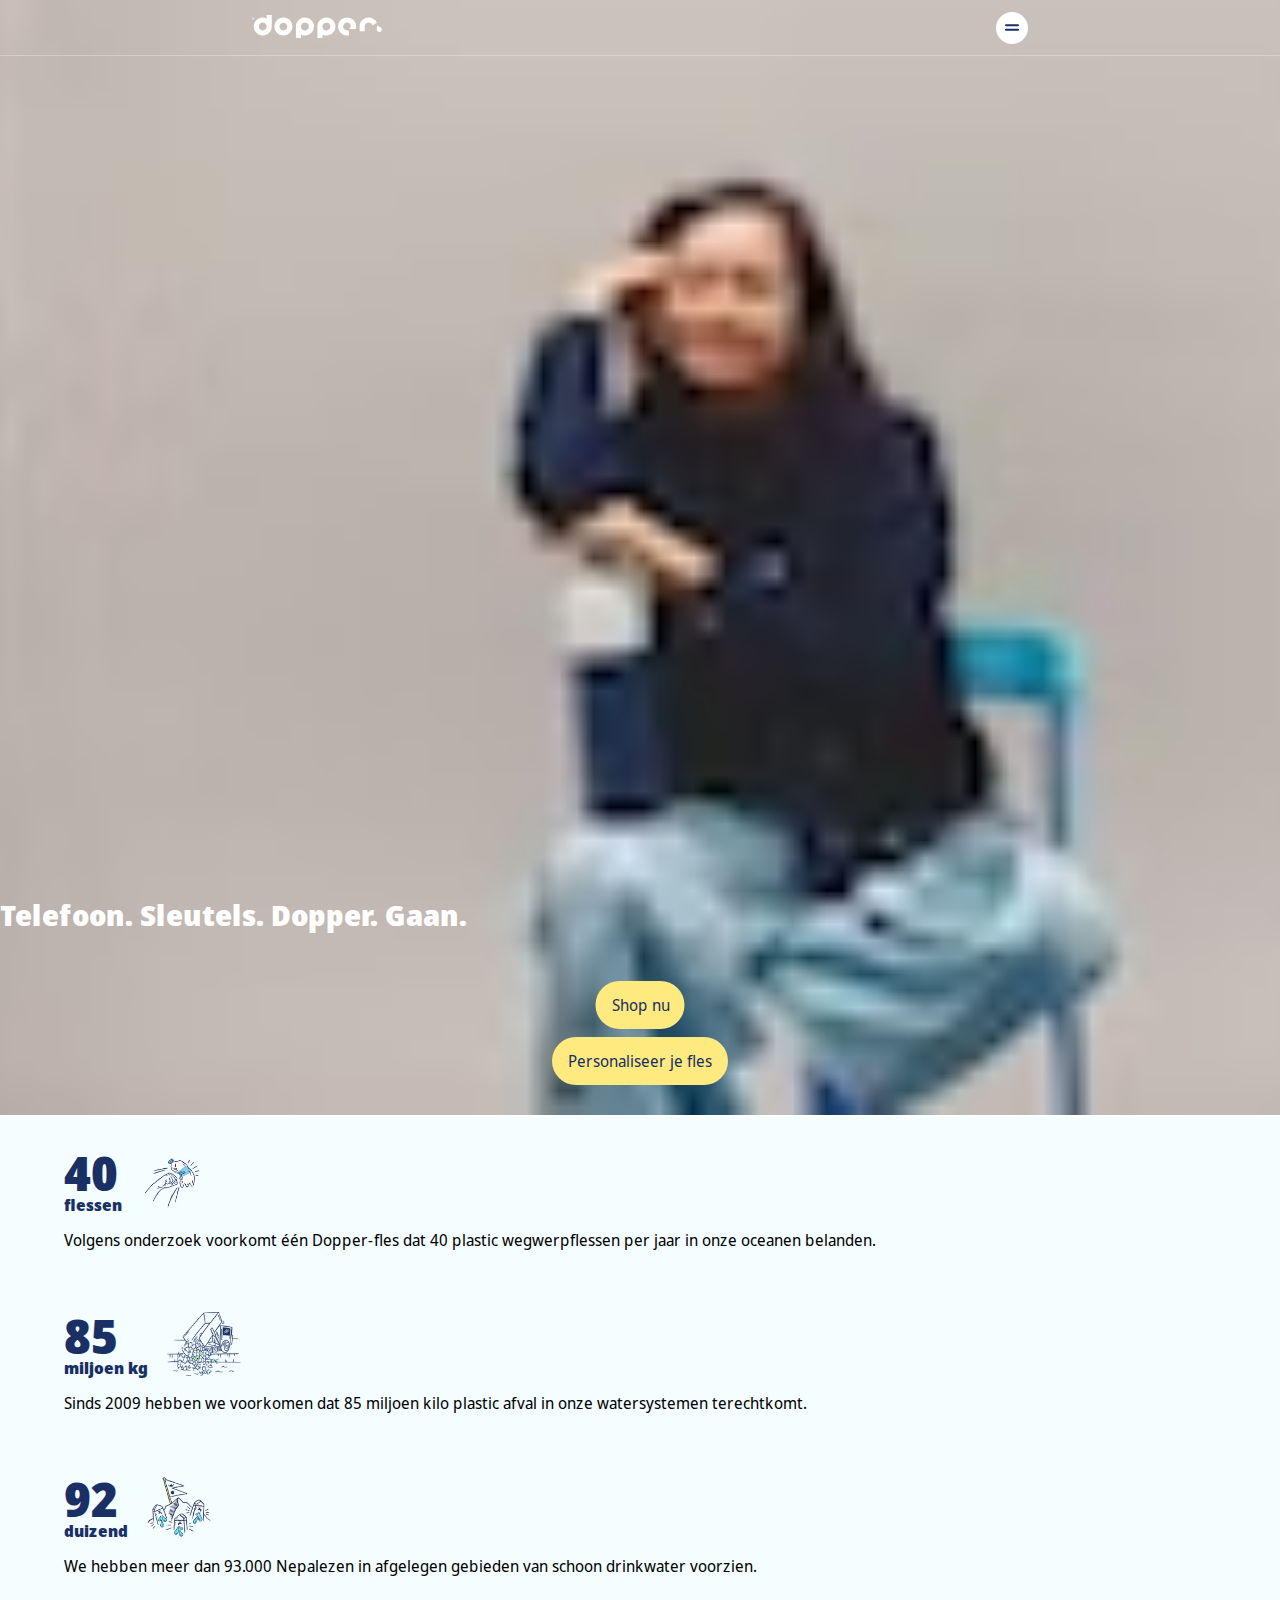
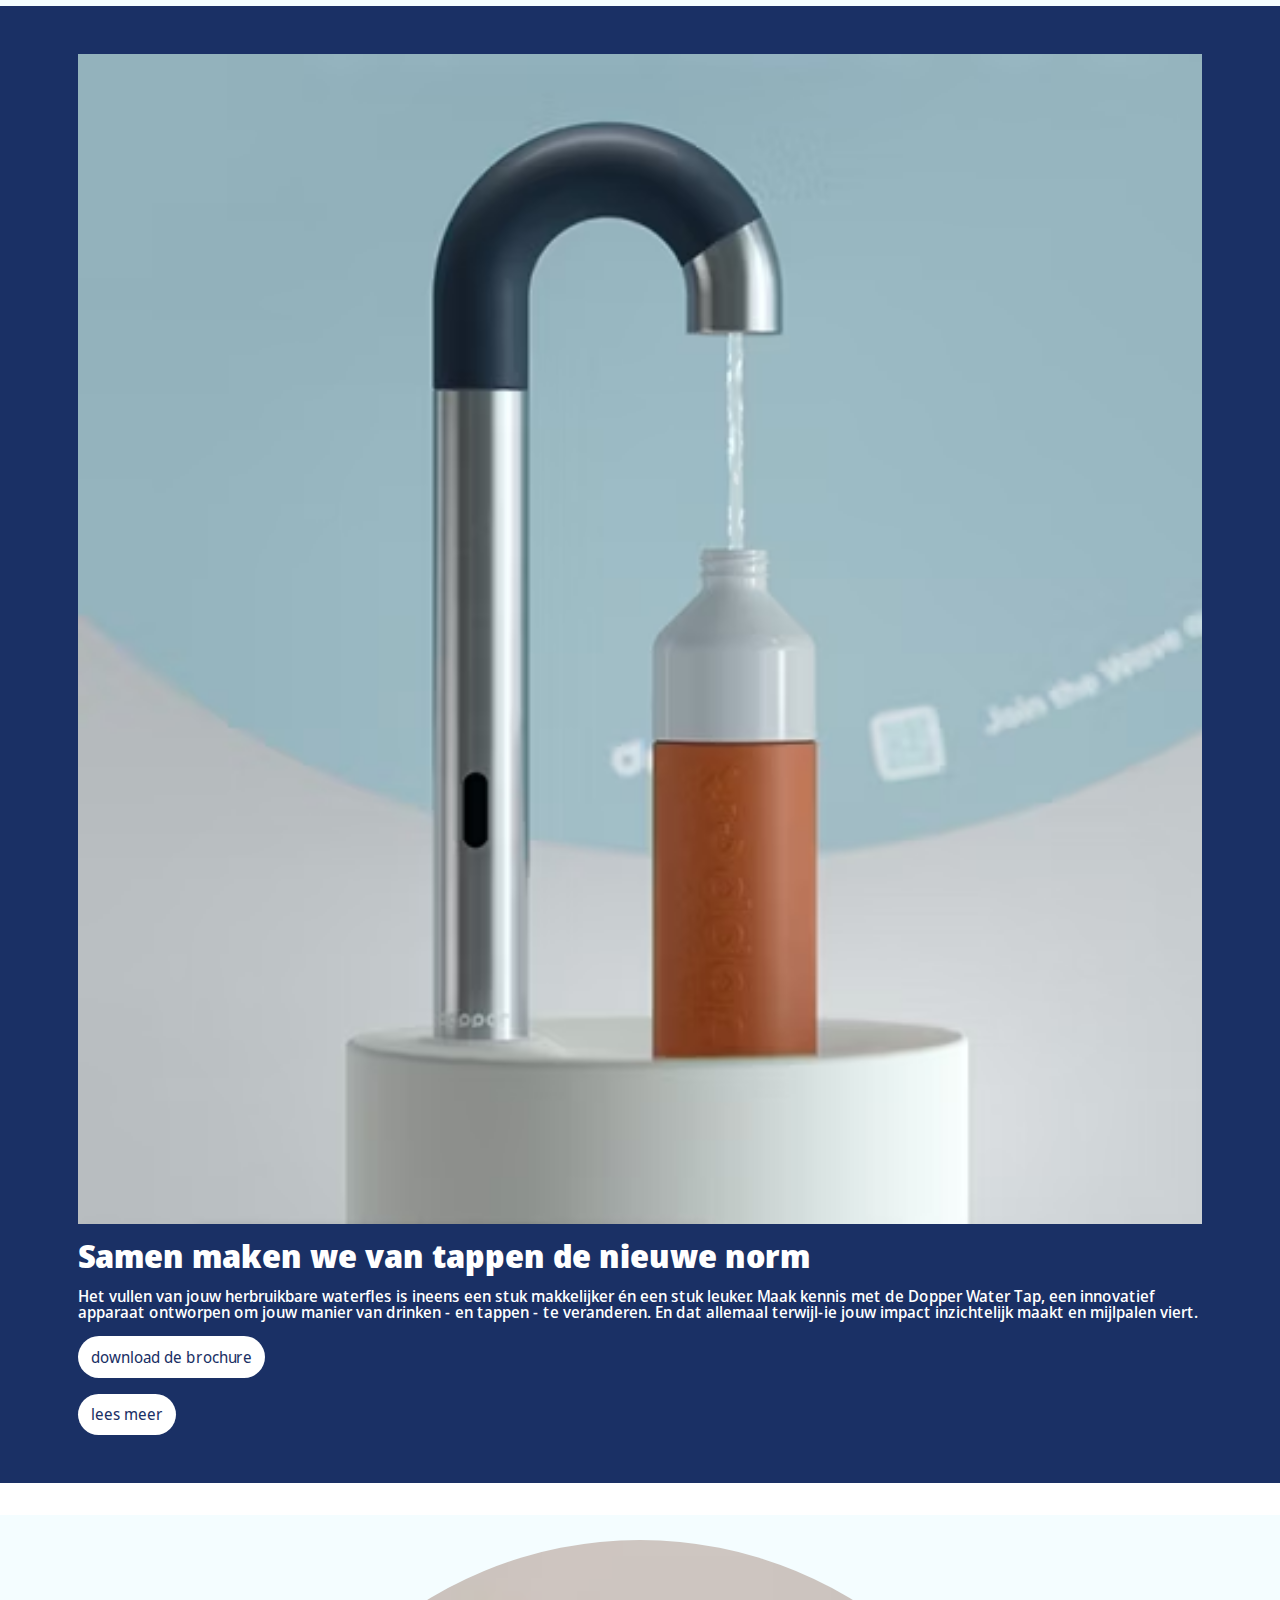
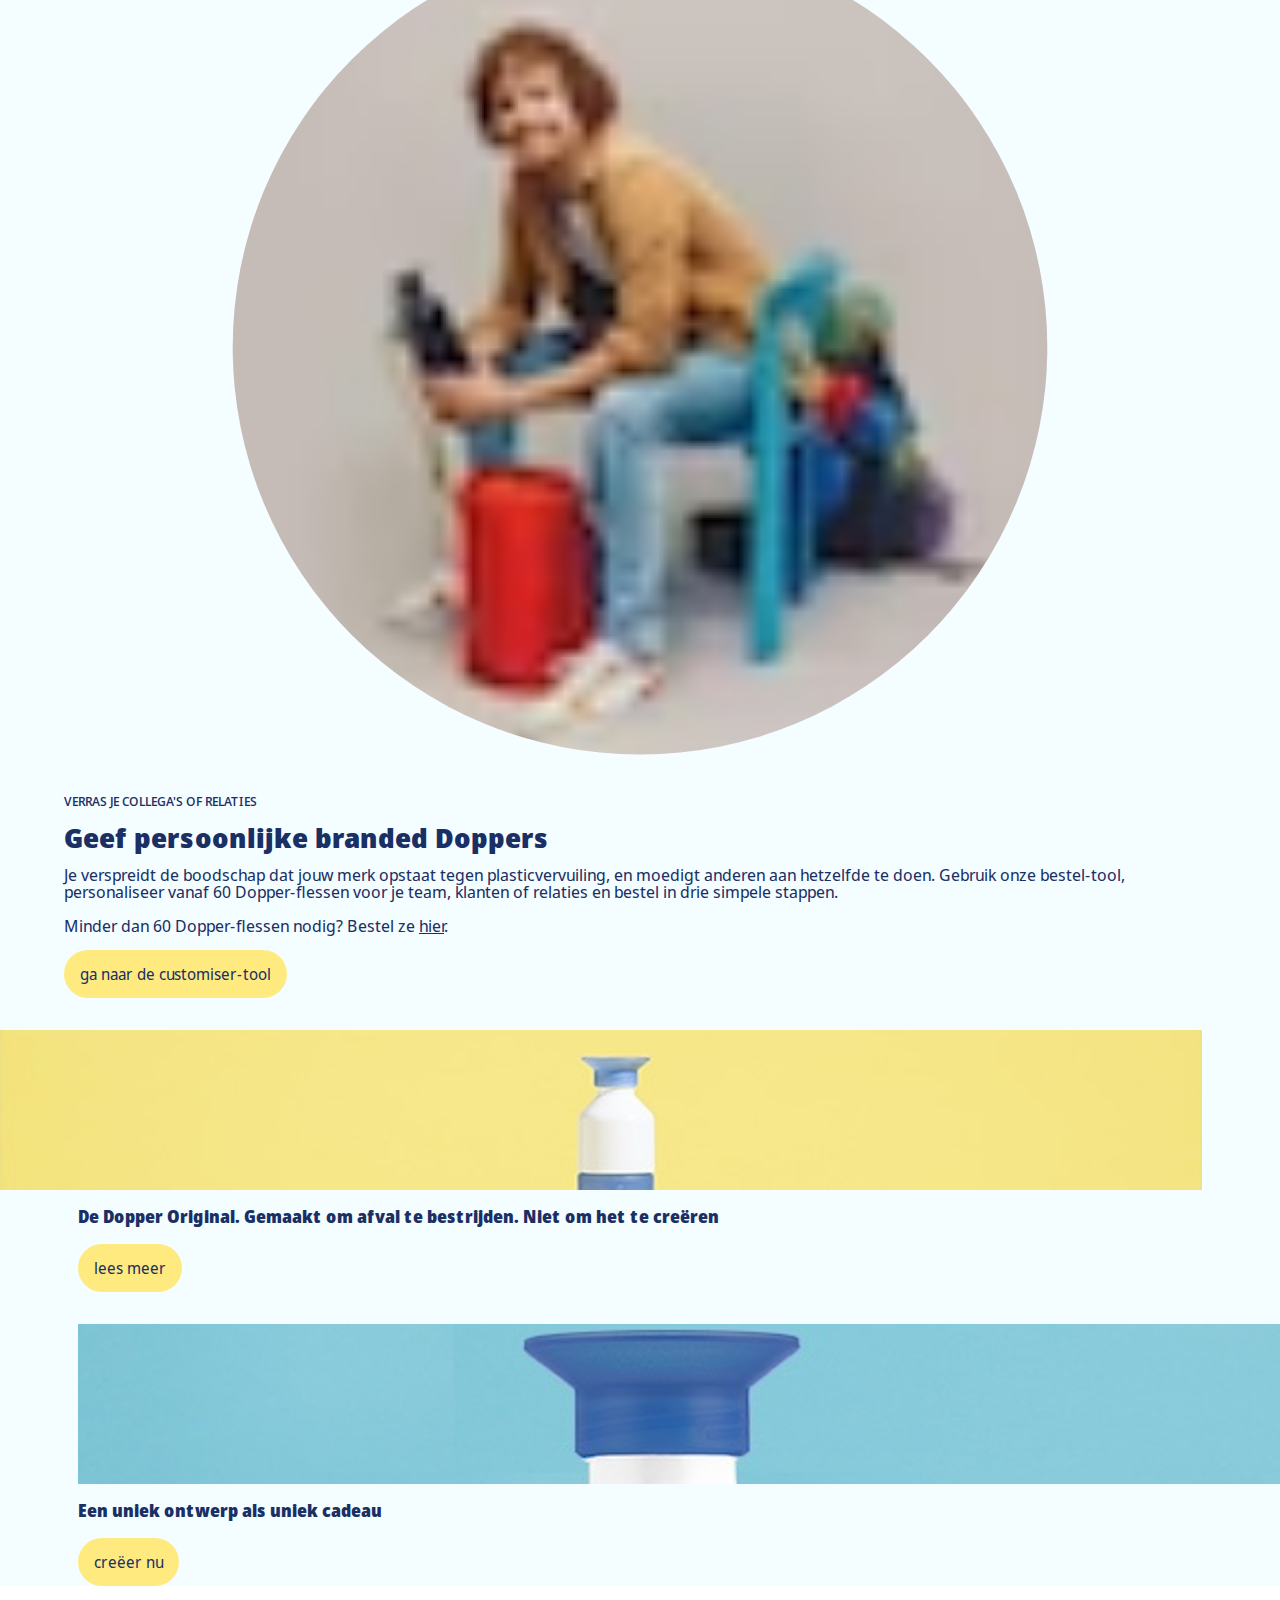
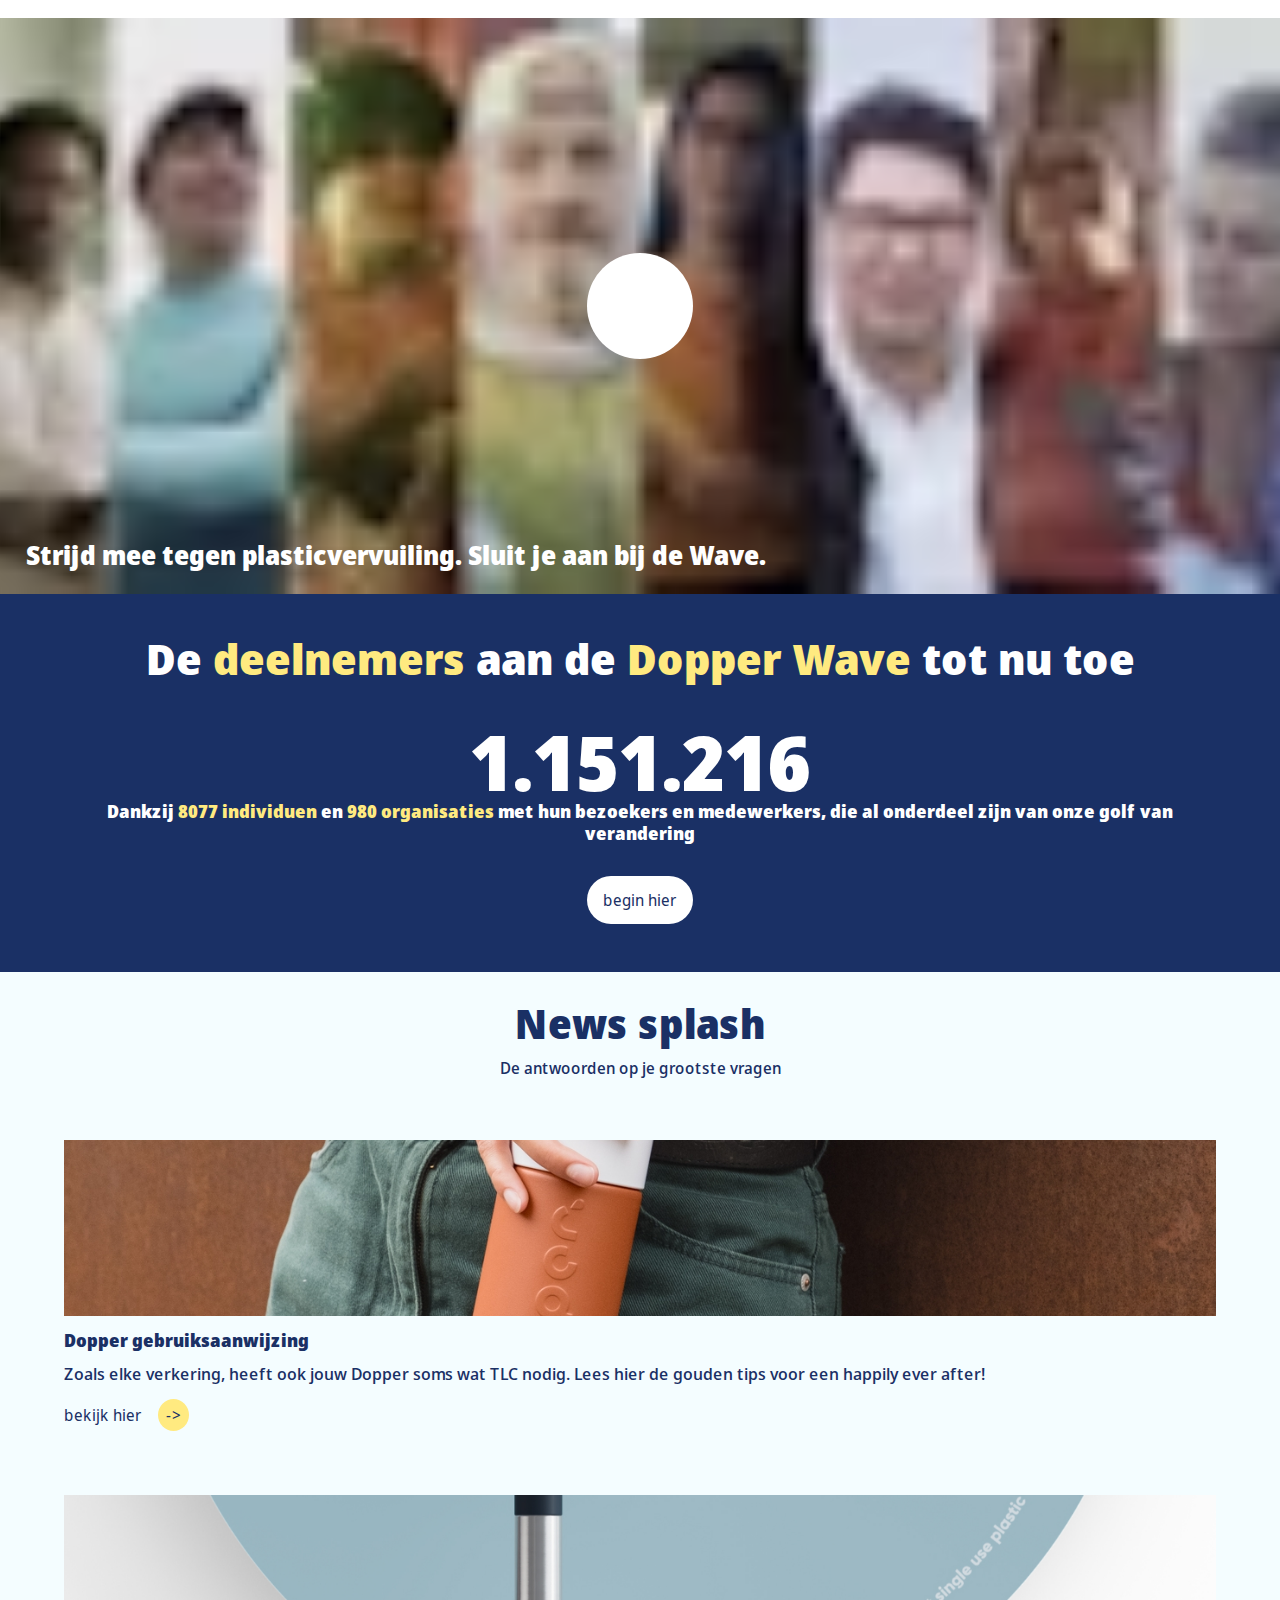
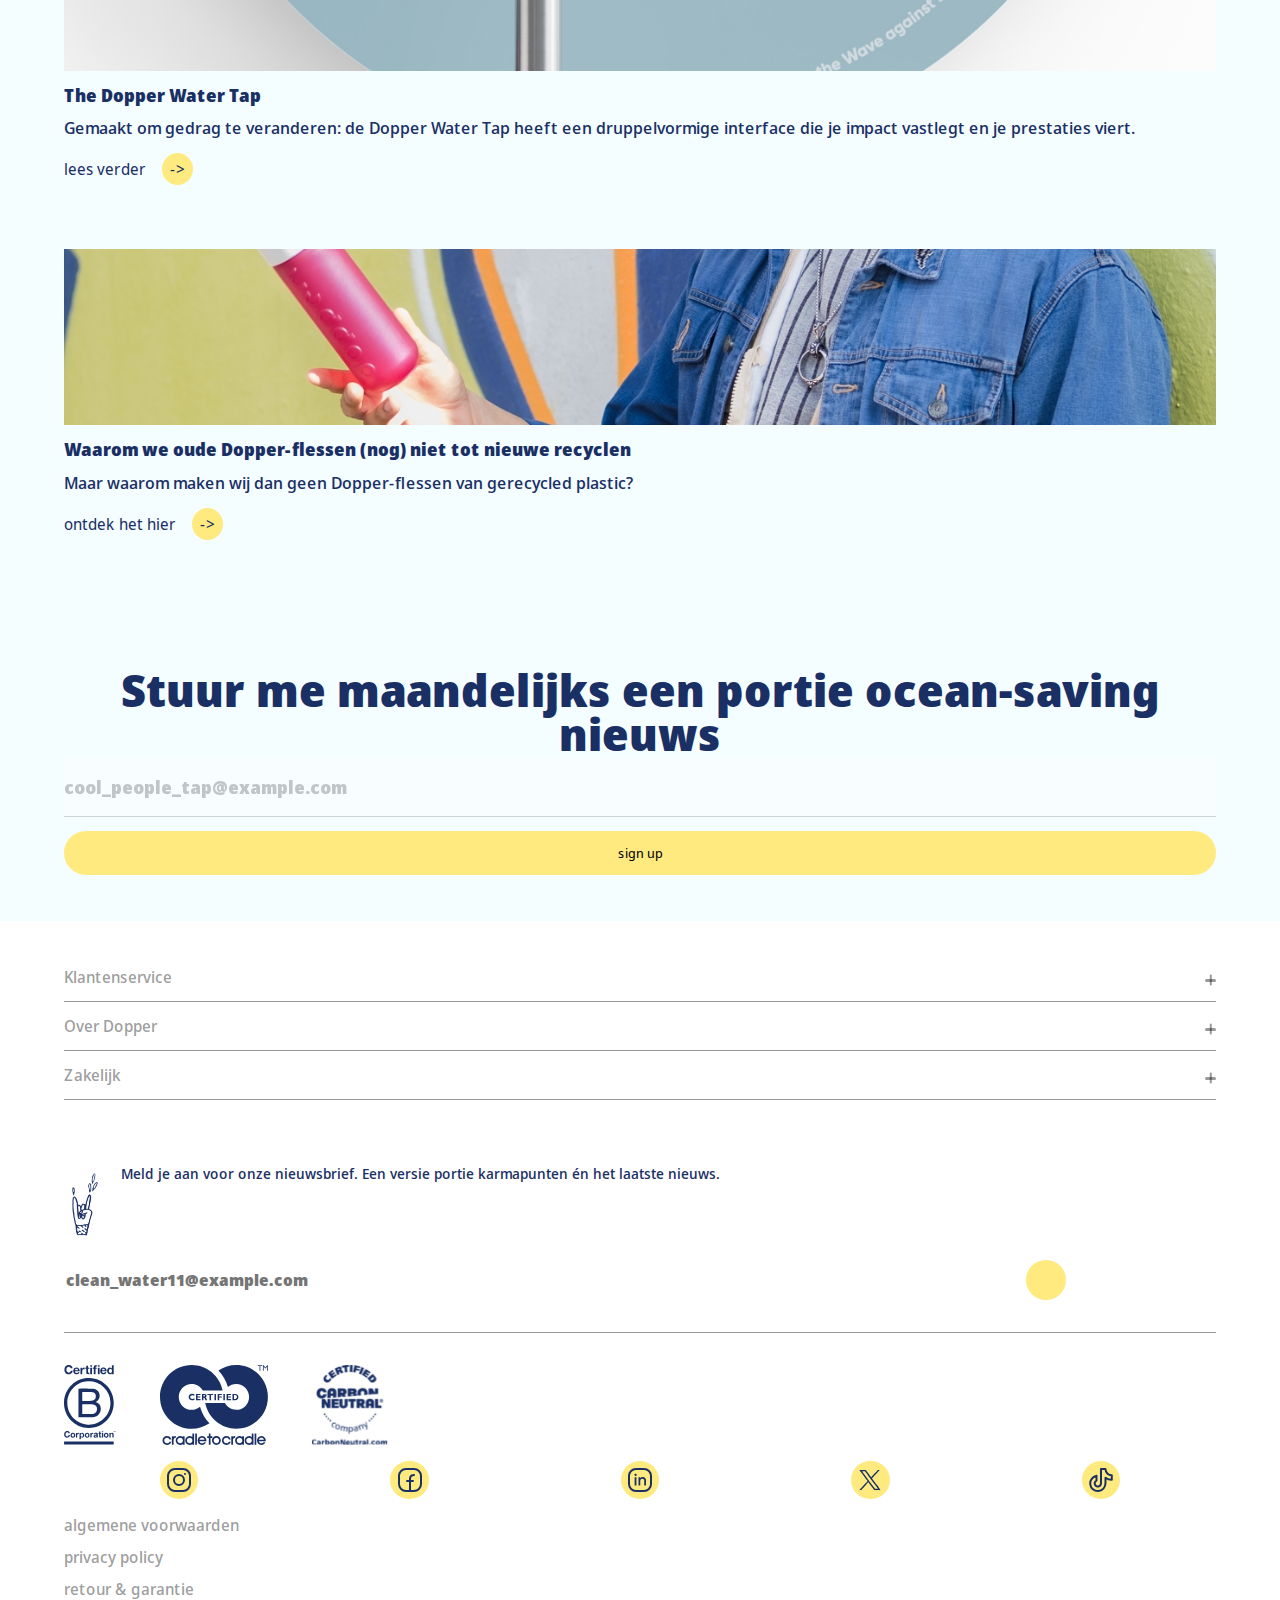
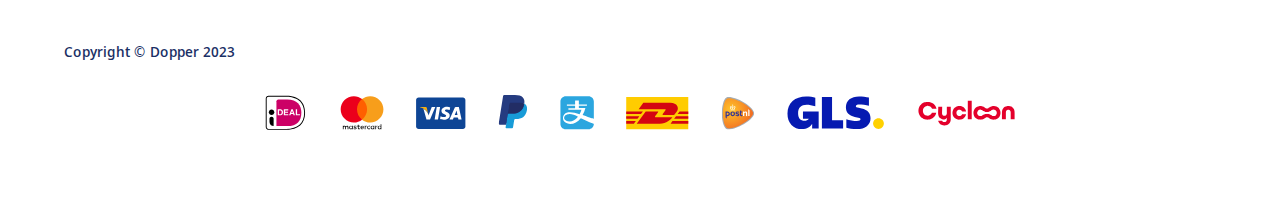
==== commit 98446bf9: "Add files via upload" ====
--- a/index.html
+++ b/index.html
@@ -23,7 +23,7 @@
 		</nav>
 		<nav>
 			<nav>
-				<button>nl <img src="images/algemeen/NL.svg" alt=""></button>
+				<button>nl <img src="images/algemeen/NL.svg" alt="Nederlandse vlag"></button>
 				<button>
 					<span></span>
 					<span></span>
@@ -73,7 +73,7 @@
 				<hr noshade> 
 
 				<a href="">
-					<img src="images/algemeen/GoogleMaps-Header-Water-Tap.avif" alt="">
+					<img src="images/algemeen/GoogleMaps-Header-Water-Tap.avif" alt="Persoon die met Google maps navigeert naar een watertappunt">
 					<h2>Vind een watertappunt</h2>
 					<p>Zoek naar 'water tap' en vind jouw dichtsbijzijnde watertappunt</p>
 				</a>
@@ -84,7 +84,7 @@
 	
 	<main class="home">
 		<section>
-			<img src="images/home/begin.avif" alt="">
+			<img src="images/home/Melati-2.avif" alt="Een persoon die op een stoel zit en houd een Dopper vast">
 			<h1>Telefoon. Sleutels. Dopper. Gaan.</h1>
 			<a href="">Shop nu</a>
 			<a href="">Personaliseer je fles</a>
@@ -93,25 +93,25 @@
 		<section>
 			<section>
 				<h2><span>40</span>flessen</h2>
-				<img src="images/home/Tekengebied-3-160X160-1.avif" alt="">
+				<img src="images/home/Tekengebied-3-160X160-1.avif" alt="Een plastif flesje dat wordt weggeslagen door een vuist">
 				<p>Volgens onderzoek voorkomt één Dopper-fles dat 40 plastic wegwerpflessen per jaar in onze oceanen belanden.</p>
 			</section>
 
 			<section>
 				<h2><span>85</span>miljoen kg</h2>
-				<img src="images/home/Truck_PlasticBottles.avif" alt="">
+				<img src="images/home/Truck_PlasticBottles.avif" alt="Een vuilniswagen die veel plastic flesjes in het water lost">
 				<p>Sinds 2009 hebben we voorkomen dat 85 miljoen kilo plastic afval in onze watersystemen terechtkomt.</p>
 			</section>
 
 			<section>
 				<h2><span>92</span>duizend</h2>
-				<img src="images/home/Nepal_0.avif" alt="">
+				<img src="images/home/Nepal_0.avif" alt="Een berg met drie napelse huisjes met een kraan waar water uit komt">
 				<p>We hebben meer dan 93.000 Nepalezen in afgelegen gebieden van schoon drinkwater voorzien.</p>
 			</section>
 		</section>
 		
 		<section>
-			<img src="images/home/WaterTab-Launch-Landing-Page-FeatureBlock-DeepBlue-wBottle.avif" alt="">
+			<img src="images/home/WaterTab-Launch-Landing-Page-FeatureBlock-DeepBlue-wBottle.avif" alt="Een tab die de dopperfles eronder vult">
 			<h2>Samen maken we van tappen de nieuwe norm</h2>
 			<p>Het vullen van jouw herbruikbare waterfles is ineens een stuk makkelijker én een stuk leuker. 
 				Maak kennis met de Dopper Water Tap, een innovatief apparaat ontworpen om jouw manier van drinken - en tappen - te veranderen. 
@@ -122,7 +122,7 @@
 
 		<section>
 			<section>
-				<img src="images/home/Dopper-1L-Insulated-launch-Home-page-header.avif" alt="">
+				<img src="images/home/Dopper-1L-Insulated-launch-Home-page-header.avif" alt="Een vriendelijke man die op een stoel zit met een dopper fles in zijn handen">
 				<p>Verras je collega's of relaties</p>
 				<h2>Geef persoonlijke branded Doppers</h2>
 				<p>Je verspreidt de boodschap dat jouw merk opstaat tegen plasticvervuiling, en moedigt anderen aan hetzelfde te doen. 
@@ -134,13 +134,13 @@
 			</section>
 
 			<section>
-				<img src="images/home/0840-–-Dopper-Original-–-Pacific-Blue-C2C-Gold-Home-Page-Banner.jpg" alt="">
+				<img src="images/home/0840-–-Dopper-Original-–-Pacific-Blue-C2C-Gold-Home-Page-Banner.jpg" alt="Een Dopper met plastic eromheen gebonden met een touw">
 				<h2>De Dopper Original. Gemaakt om afval te bestrijden. Niet om het te creëren</h2>
 				<a href="">lees meer</a>
 			</section>
 
 			<section>
-				<img src="images/home/0840-Dopper-Original-Pacific-Blue-Feature-Block-Image-of-customised-Blue-617-×-505.jpg" alt="">
+				<img src="images/home/0840-Dopper-Original-Pacific-Blue-Feature-Block-Image-of-customised-Blue-617-×-505.jpg" alt="Er is ingezoomd op de bovenkant een Dopper waarbij een simpele tekening van bergen en een zon is te zien">
 				<h2>Een uniek ontwerp als uniek cadeau</h2>
 				<a href="">creëer nu</a>
 			</section>
@@ -148,14 +148,18 @@
 
 		<section>
 			<section>
-				<video src=""></video>
+				<!-- img denk niet heel handig / toegankelijk -->
+				<img src="images/home/Dopper-wave-pledgers-brand-movie.avif" alt="">
+				<button></button>
+				<!-- <iframe src="https://www.youtube.com/embed/l3hF8HWLJEs?si=dvRb0S-gpQSlJClO" title="YouTube video player" 
+				frameborder="0" allow="accelerometer; autoplay; clipboard-write; encrypted-media; gyroscope; picture-in-picture; web-share" allowfullscreen></iframe> -->
 				<h2>Strijd mee tegen plasticvervuiling. Sluit je aan bij de Wave.</h2>
 			</section>
 
 			<section>
-				<h2>De deelnemers aan de Dopper Wave tot nu toe</h2>
+				<h2>De <span>deelnemers</span> aan de <span>Dopper Wave</span> tot nu toe</h2>
 				<h3>1.151.216</h3>
-				<p>Dankzij 8077 individuen en 980 organisaties met hun bezoekers en medewerkers, die al onderdeel zijn van onze golf van verandering</p>
+				<p>Dankzij <span>8077 individuen</span> en <span>980 organisaties</span> met hun bezoekers en medewerkers, die al onderdeel zijn van onze golf van verandering</p>
 				<a href="">begin hier</a>
 			</section>
 		</section>
@@ -165,24 +169,24 @@
 			<p>De antwoorden op je grootste vragen</p>
 
 			<section>
-				<img src="images/home/tip.jpg" alt="">
+				<img src="images/home/tip.jpg" alt="Een persoon die een oranje Dopper vast houd">
 				<h2>Dopper gebruiksaanwijzing</h2>
 				<p>Zoals elke verkering, heeft ook jouw Dopper soms wat TLC nodig. Lees hier de gouden tips voor een happily ever after!</p>
-				<a href="">bekijk hier</a>
-			</section>
-
-			<section>
-				<img src="images/home/10101-Dopper-Water-Tap-Deep-Blue-RAL-5011-Hello-Zoom_221111_093413.jpg" alt="">
+				<a href="">bekijk hier<span>-></span></a>
+			</section>
+
+			<section>
+				<img src="images/home/10101-Dopper-Water-Tap-Deep-Blue-RAL-5011-Hello-Zoom_221111_093413.jpg" alt="De Dopper water tab">
 				<h2>The Dopper Water Tap</h2>
 				<p>Gemaakt om gedrag te veranderen: de Dopper Water Tap heeft een druppelvormige interface die je impact vastlegt en je prestaties viert.</p>
-				<a href="">lees verder</a>
-			</section>
-
-			<section>
-				<img src="images/home/funky-fuchsia.jpg" alt="">
+				<a href="">lees verder<span>-></span></a>
+			</section>
+
+			<section>
+				<img src="images/home/funky-fuchsia.jpg" alt="Een persoon die een vel gekleurde muur staat en een roze dopper vast houd">
 				<h2>Waarom we oude Dopper-flessen (nog) niet tot nieuwe recyclen</h2>
 				<p>Maar waarom maken wij dan geen Dopper-flessen van gerecycled plastic?</p>
-				<a href="">ontdek het hier</a>
+				<a href="">ontdek het hier<span>-></span></a>
 			</section>
 		</section>
 
@@ -239,7 +243,7 @@
 		</nav>
 
 		<section>
-			<img src="images/algemeen/Schermafbeelding 2023-09-21 103525.png" alt="">
+			<img src="images/algemeen/Schermafbeelding 2023-09-21 103525.png" alt="Een hand met een rocker houding waarbij water uit de wijsvinger en pink vliegt">
 			<p>Meld je aan voor onze nieuwsbrief. Een versie portie karmapunten én het laatste nieuws.</p>
 			<input type="text" placeholder="clean_water11@example.com" name="" id="">
 			<button></button>
@@ -247,17 +251,17 @@
 
 		<section>
 			<div>
-				<img src="images/algemeen/footer_socials/Dopper-B-corp.svg" alt="">
-				<img src="images/algemeen/footer_socials/Group.svg" alt="">
-				<img src="images/algemeen/footer_socials/Group-1.svg" alt="">
+				<img src="images/algemeen/footer_socials/Dopper-B-corp.svg" alt="Certified b corporation">
+				<img src="images/algemeen/footer_socials/Group.svg" alt="Certified cradle to cradle">
+				<img src="images/algemeen/footer_socials/Group-1.svg" alt="Crttied carbon natural">
 			</div>
 
 			<div>
-				<a href=""><img src="images/algemeen/footer_socials/instagram.svg" alt=""></a>
-				<a href=""><img src="images/algemeen/footer_socials/facebook.svg" alt=""></a>
-				<a href=""><img src="images/algemeen/footer_socials/linkedin.svg" alt=""></a>
-				<a href=""><img src="images/algemeen/footer_socials/icon-twitter-x.svg" alt=""></a>
-				<a href=""><img src="images/algemeen/footer_socials/tiktok.svg" alt=""></a>
+				<a href=""><img src="images/algemeen/footer_socials/instagram.svg" alt="Logo Instagram"></a>
+				<a href=""><img src="images/algemeen/footer_socials/facebook.svg" alt="Logo Facebook"></a>
+				<a href=""><img src="images/algemeen/footer_socials/linkedin.svg" alt="Logo Linkedin"></a>
+				<a href=""><img src="images/algemeen/footer_socials/icon-twitter-x.svg" alt="Logo Twitter"></a>
+				<a href=""><img src="images/algemeen/footer_socials/tiktok.svg" alt="Logo Tiktok"></a>
 			</div>
 
 			<a href="">algemene voorwaarden</a>
@@ -266,16 +270,17 @@
 		</section>
 
 		<section>
+			<!-- hidden header -->
 			<p>Copyright © Dopper 2023</p>
-			<img src="images/algemeen/footer_copy/payment_iDeal.svg" alt="">
-			<img src="images/algemeen/footer_copy/payment_Mastercard.svg" alt="">
-			<img src="images/algemeen/footer_copy/payment_Visa.svg" alt="">
-			<img src="images/algemeen/footer_copy/payment_PayPal.svg" alt="">
-			<img src="images/algemeen/footer_copy/payment_Alipay.svg" alt="">
-			<img src="images/algemeen/footer_copy/delivery_DHL.svg" alt="">
-			<img src="images/algemeen/footer_copy/delivery_postnl-3-1.svg" alt="">
-			<img src="images/algemeen/footer_copy/delivery_GLS.svg" alt="">
-			<img src="images/algemeen/footer_copy/Logo-Cycloon_adobe_express-1-2.svg" alt="">
+			<img src="images/algemeen/footer_copy/payment_iDeal.svg" alt="Ideal">
+			<img src="images/algemeen/footer_copy/payment_Mastercard.svg" alt="Mastercard">
+			<img src="images/algemeen/footer_copy/payment_Visa.svg" alt="Visa">
+			<img src="images/algemeen/footer_copy/payment_PayPal.svg" alt="Paypal">
+			<img src="images/algemeen/footer_copy/payment_Alipay.svg" alt="Alipay">
+			<img src="images/algemeen/footer_copy/delivery_DHL.svg" alt="DHL">
+			<img src="images/algemeen/footer_copy/delivery_postnl-3-1.svg" alt="Postnl">
+			<img src="images/algemeen/footer_copy/delivery_GLS.svg" alt="GLS">
+			<img src="images/algemeen/footer_copy/Logo-Cycloon_adobe_express-1-2.svg" alt="Cycloon">
 		</section>
 	</footer>
 
--- a/styles/style.css
+++ b/styles/style.css
@@ -75,582 +75,16 @@
 
 	--font-weight_text: 500;
 	--font-weight_header: 900;
-
-	--font-size_text: ;
-	--font-line_height: ;
+	
+	--font-line_height: 1.25em;
 
 	/* misschien hierbij ook margins toevoegen */
 }
 
 
-
-
-/****************/
-/* JOUW STYLING */
-/****************/
-
-/* algemeen */
-html * {
-	font-family: 'Noto Sans Display', sans-serif;
-}
-
-a {
-	text-decoration: none;
-	color: var(--color-primary);
-}
-
-
-/* nav */
-header > nav:first-of-type {
-	display: flex;
-	justify-content: space-around;
-	gap: 5em;
-	align-items: center;
-	height: 3.5em;
-	background: var(--color-secondary);
-	transition: 0.1s;
-	position: fixed;
-	width: 100%;
-	border-bottom: 1px solid rgba(255, 255, 255, 0.3);
-	z-index: 10;
-}
-
-header > nav:first-of-type.top {
-	background: transparent;
-	transition: 0.1s;
-}
-
-header > nav:first-of-type a {
-	max-height: 100%;
-}
-
-header > nav:first-of-type a svg {
-	width: 10em;
-	max-height: 1.5em;
-}
-
-header > nav:first-of-type a svg.top {
-	color: var(--color-secondary);
-}
-
-header > nav:first-of-type button {
-	display: grid;
-	place-items: center;
-	border-radius: 50%;
-	background-color: var(--color-primary);
-	width: 32px;
-	height: 32px;
-	border: none;
-}
-
-header > nav:first-of-type button.top {
-	background-color: var(--color-secondary);
-}
-
-header > nav:first-of-type button span {
-	width: 1.1em;
-	height: 0.15em;
-	background-color: var(--color-secondary);
-	border-radius: 0.1em;
-}
-
-header > nav:first-of-type button.top span {
-	background-color: var(--color-primary)
-}
-
-header > nav:first-of-type button span:nth-of-type(1) {
-	transform: translateY(0.4em);
-}
-
-header > nav:first-of-type button span:nth-of-type(2) {
-	transform: translateY(-0.4em);
-}
-
-
-/* nav uitgeklapt */
-header > nav:nth-of-type(2) > nav {
-	display: flex;
-	justify-content: space-around;
-	gap: 10em;
-	align-items: center;
-	height: 3.5em;
-	border-bottom: 1px solid rgba(0, 0, 0, 0.1);
-}
-
-header > nav:nth-of-type(2) {
-	position: fixed;
-	background-color: var(--color-secondary);
-	top: 0;
-	bottom: 0;
-	right: 0;
-	left: 0;
-	transform: translateX(100%);
-	transition: 0.35s;
-	z-index: 15;
-}
-
-header > nav:nth-of-type(2) button:first-of-type {
-	background: none;
-	border: none;
-	display: flex;
-	align-items: center;
-	gap: 0.5em;
-	font-weight: var(--font-weight_text);
-	font-size: 0.8em;
-	color: var(--color-primary);
-	position: absolute;
-	left: 5%;
-}
-
-header > nav:nth-of-type(2) button:first-of-type img {
-	height: 1.4em; 
-}
-
-header > nav:nth-of-type(2) button:last-of-type {
-	display: grid;
-	place-items: center;
-	border-radius: 50%;
-	background-color: var(--color-secondary);
-	width: 32px;
-	height: 32px;
-	border: none;
-	position: absolute;
-	right: 5%;
-}
-
-header > nav:nth-of-type(2) button:last-of-type span {
-	width: 1.4em;
-	height: 0.2em;
-	background-color: var(--color-primary);
-	border-radius: 0.1em;
-}
-
-header > nav:nth-of-type(2) button:last-of-type span:nth-of-type(1) {
-	transform: translate(0.8em, 0em);
-	rotate: 45deg;
-}
-
-header > nav:nth-of-type(2) button:last-of-type span:nth-of-type(2) {
-	transform: translate(0.8em, 0em);
-	rotate: -45deg;
-}
-
-header> nav:nth-of-type(2).nav_expended {
-	transform: translateX(0%);
-}
-
-header > nav:nth-of-type(2) ul {
-	display: flex;
-	margin: 2em 10%; 
-	flex-direction: column;
-}
-
-header > nav:nth-of-type(2) ul li:first-of-type {
-	padding: 0.8em 0;
-}
-
-header > nav:nth-of-type(2) ul li:first-of-type a {
-	font-size: 1.75em;
-	font-weight: var(--font-weight_header);
-}
-
-header > nav:nth-of-type(2) ul li details {
-	display: flex;
-	flex-direction: column;
-}
-
-header > nav:nth-of-type(2) ul li details summary {
-	color: var(--color-primary);
-	user-select: none;
-	list-style: none;
-	font-size: 1.75em;
-	font-weight: var(--font-weight_header);
-	padding: 0.5em 0;
-}
-
-header > nav:nth-of-type(2) ul li details a {
-	padding: 1em 0;
-}
-
-header > nav:nth-of-type(2) ul hr {
-	margin: 2em 0;
-	color: #a1d9dd;
-	height: 1px;
-	max-width: 65%;
-	opacity: 0.7;
-}
-
-header > nav:nth-of-type(2) ul > a {
-	display: grid;
-	grid-template: 6em auto auto / auto; 
-}
-
-header > nav:nth-of-type(2) ul > a img {
-	object-fit: cover;
-	width: 100%;
-	height: 100%;
-}
-
-header > nav:nth-of-type(2) ul > a h2 {
-	font-size: 1.75em;
-	font-weight: var(--font-weight_header); 
-	margin-top: 0.5em;
-}
-
-header > nav:nth-of-type(2) ul > a p {
-	margin-top: 1em;
-}
-
-
-/****************/
-/* 	   home 	*/
-/****************/
-
-/* 1ste sectie 1 */
-main.home > section:first-of-type {
-	position: relative;
-	z-index: 5;
-	overflow-x: hidden;
-}
-
-main.home > section:first-of-type img {
-	object-fit: cover;
-	object-position: -3em 0;
-	width: 130%;
-}
-
-main.home > section:first-of-type h1 {
-	position: absolute;
-	transform: translate(0, -7.5em);
-	font-size: 1.8em;
-	color: var(--color-secondary);
-	font-weight: var(--font-weight_header);
-	text-align: center;
-}
-
-main.home > section:first-of-type a {
-	position: absolute;
-	display: block;
-	padding: 1em;
-	background: var(--color-accent);
-	border-radius: 2em;
-}
-
-main.home > section:first-of-type a:first-of-type {
-	transform: translateY(-8.5em);
-}
-
-main.home > section:first-of-type a:nth-of-type(2) {
-	transform: translateY(-5em);
-}
-
-
-/* 3 delig sectie - 2 */
-main.home > section:nth-of-type(2) section {
-	display: grid;
-	grid-template-columns: auto 1fr; 
-	grid-template-rows: 4em max-content;
-	gap: 1.2em;
-	padding: 2em 5%;
-	background-color: var(--color-background);
-}
-
-main.home > section:nth-of-type(2) section h2 {
-	grid-column: 1/2;
-	grid-row: 1/2;
-	font-weight: var(--font-weight_header);
-	color: var(--color-primary);
-	font-size: 1em;
-	display: flex;
-	flex-direction: column;
-	flex-wrap: wrap;
-}
-
-main.home > section:nth-of-type(2) span {
-	font-size: 3em;
-}
-
-main.home > section:nth-of-type(2) section h3 {
-	grid-column: 1/2;
-	grid-row: 1/2;
-	font-weight: var(--font-weight_header);
-	color: var(--color-primary);
-}
-
-main.home > section:nth-of-type(2) section img {
-	grid-column: 2/3;
-	grid-row: 1/2;
-	height: 100%;
-}
-
-main.home > section:nth-of-type(2) section p {
-	grid-column: 1/4;
-	grid-row: 2/3;
-}
-
-
-/* sectie tap water - 3 */
-main.home > section:nth-of-type(3) {
-	background-color: var(--color-primary); 
-	display: grid;
-	grid-template: 2em min-content min-content min-content min-content min-content 2em / 1fr 18fr 1fr;
-	gap: 1em;
-}
-
-main.home > section:nth-of-type(3) img {
-	width: 100%;
-	height: auto;
-	grid-area: 2/2/3/3;
-}
-
-main.home > section:nth-of-type(3) h2 {
-	color: var(--color-secondary);
-	font-weight: var(--font-weight_header);
-	font-size: 2em;
-	grid-area: 3/2/4/3;
-}
-
-main.home > section:nth-child(3) p {
-	color: var(--color-secondary);
-	font-weight: var(--font-weight_text);
-	font-size: 1em;
-	grid-area: 4/2/5/3;
-}
-
-main.home > section:nth-of-type(3) button {
-	color: var(--color-primary);
-	background: var(--color-secondary);
-	padding: 0.5em;
-	border-radius: 1.5em;
-	border: none;
-	grid-area: 5/2/6/3;
-}
-
-main.home > section:nth-of-type(3) a {
-	color: var(--color-primary);
-	background: var(--color-secondary);
-	padding: 0.5em;
-	border-radius: 1.5em;
-	grid-area: 6/2/7/3;
-}
-
-
-/* sectie create - 4 */
-main.home > section:nth-of-type(4) {
-	background-color: var(--color-background);
-}
-
-main.home > section:nth-of-type(4) section:first-of-type {
-	margin: 2em 5%;
-	display: flex;
-	flex-direction: column;
-	gap: 1em;
-}
-
-main.home > section:nth-of-type(4) section:first-of-type img {
-	width: 100%;
-}
-
-main.home > section:nth-of-type(4) section:first-of-type p:first-of-type {
-	font-weight: var(--font-weight_text);
-	color: var(--color-primary);
-	font-size: 0.8em;
-	text-transform: uppercase;
-}
-
-main.home > section:nth-of-type(4) section:first-of-type h2 {
-	font-weight: var(--font-weight_header);
-	color: var(--color-primary);
-	font-size: 1.7em;
-}
-
-main.home > section:nth-of-type(4) section:first-of-type p:nth-of-type(2) {
-	font-weight: var(f--ont-weight_header);
-	color: var(--color-primary);
-	font-size: 1.05em;
-}
-
-main.home > section:nth-of-type(4) section:first-of-type p a:first-of-type {
-	text-decoration: underline;
-}
-
-main.home > section:nth-of-type(4) section:first-of-type > a {
-	padding: 1em;
-	background: var(--color-accent);
-	border-radius: 2em;
-}
-
-main.home > section:nth-of-type(4) section:nth-of-type(2), main.home > section:nth-of-type(4) section:nth-of-type(3) {
-	display: grid;
-	grid-template: 10em min-content min-content / 1fr 18fr 1fr;
-	gap: 1em;
-	margin-bottom: 2em;
-}
-
-main.home > section:nth-of-type(4) section:nth-of-type(2) img, main.home > section:nth-of-type(4) section:nth-of-type(3) img {
-	width: 100%;
-	max-height: 100%;
-	object-fit: cover;
-	object-position: 0 5%;
-}
-
-main.home > section:nth-of-type(4) section:nth-of-type(2) img {
-	grid-area: 1/1/2/3;
-}
-
-main.home > section:nth-of-type(4) section:nth-of-type(3) img {
-	grid-area: 1/2/2/4;
-}
-
-main.home > section:nth-of-type(4) section:nth-of-type(2) h2, main.home > section:nth-of-type(4) section:nth-of-type(3) h2 {
-	grid-area: 2/2/3/3;
-	font-weight: var(--font-weight_header);
-	line-height: 1.3em;
-	font-size: 1.05em;
-	color: var(--color-primary);
-}
-
-main.home > section:nth-of-type(4) section:nth-of-type(2) a, main.home > section:nth-of-type(4) section:nth-of-type(3) a {
-	grid-area: 3/2/4/3;
-	background: var(--color-accent);
-	padding: 1em;
-	border-radius: 3em;
-	width: fit-content;
-}
-
-
-/* dopper news splash - 6 */
-main.home > section:nth-of-type(6) {
-	padding: 2em 5%;
-	background-color: var(--color-background);
-}
-
-main.home > section:nth-of-type(6) > h2 {
-	font-weight: var(--font-weight_header);
-	font-size: 2.5em;
-	color: var(--color-primary);
-	text-align: center;
-	margin-bottom: 0.4em;
-}
-
-main.home > section:nth-of-type(6) > p {
-	font-weight: var(--font-weight_text);
-	font-size: 1em;
-	color: var(--color-primary);
-	text-align: center;
-	margin-bottom: 4em;
-}
-
-main.home > section:nth-of-type(6) section {
-	display: grid;
-	grid-template: min-content min-content min-content min-content / auto;
-	gap: 1em;
-	margin: 0 0 4em 0;
-}
-
-main.home > section:nth-of-type(6) section img {
-	grid-area: 1/1/2/2;
-	width: 100%;
-	height: 11em;
-	object-fit: cover;
-	object-position: center center;
-}
-
-main.home > section:nth-of-type(6) section h2 {
-	grid-area: 2/1/3/2;
-	font-weight: var(--font-weight_header);
-	color: var(--color-primary);
-	font-size: 1.1em;
-}
-
-main.home > section:nth-of-type(6) section p {
-	grid-area: 3/1/4/2;
-	font-weight: var(--font-weight_text);
-	color: var(--color-primary);
-	font-size: 1.05em;
-}
-
-main.home > section:nth-of-type(6) section a {
-	grid-area: 4/1/5/2;
-}
-
-
-/* inschrijving nieuws - 7 */
-main.home > section:nth-of-type(7) {
-	display: flex;
-	flex-direction: column;
-	padding: 2em 5%;
-	background-color: var(--color-background);
-}
-
-main.home > section:nth-of-type(7) h2 {
-	font-size: 2.8em;
-	color: var(--color-primary);
-	font-weight: var(--font-weight_header);
-	text-align: center;
-}
-
-main.home > section:nth-of-type(7) input {
-	border: none;
-	padding: 1em 0;
-	font-size: 1.1em;
-	font-weight: var(--font-weight_header);
-	border-bottom: 1px solid var(--color-extra);
-	color: black;
-	opacity: 0.4;
-}
-
-main.home > section:nth-of-type(7) button {
-	margin: 1em 0;
-	border: none;
-	padding: 1em;
-	background: var(--color-accent);	
-	border-radius: 2em;
-}
-
-/****************/
-/* 	   missie 	*/
-/****************/
-
-/* let do out parts - 1 */
-main.missie > section:first-of-type {
-	height: 100vh;
-	display: flex; 
-	align-items: center;
-	justify-content: center;
-	background-color: rgb(140, 209, 218);  /* tijdelijk */
-}
-
-main.missie > section:first-of-type h1 {
-	color: var(--color-accent);
-	font-size: 2.3em;
-	text-align: center;
-	font-weight: var(--font-weight_header); 
-}
-
-/* single use plastic - 2 */
-main.missie > section:nth-of-type(2) {
-	margin: 2em 5%;		/* tijdelijk */
-}
-
-main.missie > section:nth-of-type(2) h2 {
-	font-weight: var(--font-weight_header);
-	font-size: 1.5em;
-}
-
-main.missie > section:nth-of-type(2) h2:last-of-type {
-
-}
-
-main.missie > section:nth-of-type(2) h2 span {
-
-}
-
-main.missie > section:nth-of-type(2) h2:last-of-type span {
-	
-}
-
-/* moet dit boven aan? */
+/*********************/
+/* 	   keyframes     */
+/*********************/
 @keyframes wijs_naar_beneden {
 	0% {
 		transform: translateY(0);
@@ -669,7 +103,668 @@
 	}
 }
 
-main.missie > section:first-of-type button {
+
+
+/****************/
+/* JOUW STYLING */
+/****************/
+
+/* algemeen */
+html * {
+	font-family: 'Noto Sans Display', sans-serif;
+}
+
+a {
+	text-decoration: none;
+	color: var(--color-primary);
+}
+
+
+/* nav */
+header > nav:first-of-type {
+	display: flex;
+	justify-content: space-around;
+	gap: 5em;
+	align-items: center;
+	height: 3.5em;
+	background: transparent;
+	transition: 0.1s;
+	position: fixed;
+	width: 100%;
+	border-bottom: 1px solid rgba(255, 255, 255, 0.3);
+	z-index: 10;
+}
+
+header > nav:first-of-type.nav_fill {
+	background: var(--color-secondary);
+	transition: 0.1s;
+}
+
+header > nav:first-of-type a svg {
+	width: 10em;
+	max-height: 1.5em;
+	color: var(--color-secondary);
+}
+
+header.missie > nav:first-of-type a svg {
+	color: var(--color-primary);
+}
+
+header > nav:first-of-type a svg.nav_fill {
+	color: var(--color-primary);
+}
+
+header > nav:first-of-type button {
+	display: grid;
+	place-items: center;
+	border-radius: 50%;
+	background-color: var(--color-secondary);
+	width: 32px;
+	height: 32px;
+	border: none;
+}
+
+header.missie > nav:first-of-type button {
+	background-color: var(--color-primary);
+}
+
+header > nav:first-of-type button.nav_fill {
+	background-color: var(--color-primary);
+}
+
+header > nav:first-of-type button span {
+	width: 1.1em;
+	height: 0.15em;
+	background-color: var(--color-primary);
+	border-radius: 0.1em;
+}
+
+header.missie > nav:first-of-type button span {
+	background-color: var(--color-secondary);
+}
+
+header > nav:first-of-type button.nav_fill span {
+	background-color: var(--color-secondary)
+}
+
+header > nav:first-of-type button span:nth-of-type(1) {
+	transform: translateY(0.4em);
+}
+
+header > nav:first-of-type button span:nth-of-type(2) {
+	transform: translateY(-0.4em);
+}
+
+
+/* nav uitgeklapt */
+header > nav:nth-of-type(2) > nav {
+	display: flex;
+	justify-content: space-around;
+	gap: 10em;
+	align-items: center;
+	height: 3.5em;
+	border-bottom: 1px solid rgba(0, 0, 0, 0.1);
+}
+
+header > nav:nth-of-type(2) {
+	position: fixed;
+	background-color: var(--color-secondary);
+	top: 0;
+	bottom: 0;
+	right: 0;
+	left: 0;
+	transform: translateX(100%);
+	transition: 0.35s;
+	z-index: 15;
+}
+
+header > nav:nth-of-type(2) button:first-of-type {
+	background: none;
+	border: none;
+	display: flex;
+	align-items: center;
+	gap: 0.5em;
+	font-weight: var(--font-weight_text);
+	font-size: 0.8em;
+	color: var(--color-primary);
+	position: absolute;
+	left: 5%;
+}
+
+header > nav:nth-of-type(2) button:first-of-type img {
+	height: 1.4em; 
+}
+
+header > nav:nth-of-type(2) button:last-of-type {
+	display: grid;
+	place-items: center;
+	border-radius: 50%;
+	background-color: var(--color-secondary);
+	width: 32px;
+	height: 32px;
+	border: none;
+	position: absolute;
+	right: 5%;
+}
+
+header > nav:nth-of-type(2) button:last-of-type span {
+	width: 1.4em;
+	height: 0.2em;
+	background-color: var(--color-primary);
+	border-radius: 0.1em;
+}
+
+header > nav:nth-of-type(2) button:last-of-type span:nth-of-type(1) {
+	transform: translate(0.8em, 0em);
+	rotate: 45deg;
+}
+
+header > nav:nth-of-type(2) button:last-of-type span:nth-of-type(2) {
+	transform: translate(0.8em, 0em);
+	rotate: -45deg;
+}
+
+header> nav:nth-of-type(2).nav_expended {
+	transform: translateX(0%);
+}
+
+header > nav:nth-of-type(2) ul {
+	display: flex;
+	margin: 2em 10%; 
+	flex-direction: column;
+}
+
+header > nav:nth-of-type(2) ul li:first-of-type {
+	padding: 0.8em 0;
+}
+
+header > nav:nth-of-type(2) ul li:first-of-type a {
+	font-size: 1.75em;
+	font-weight: var(--font-weight_header);
+}
+
+header > nav:nth-of-type(2) ul li details {
+	display: flex;
+	flex-direction: column;
+}
+
+header > nav:nth-of-type(2) ul li details summary {
+	color: var(--color-primary);
+	user-select: none;
+	list-style: none;
+	font-size: 1.75em;
+	font-weight: var(--font-weight_header);
+	padding: 0.5em 0;
+	width: min-content;
+	white-space: nowrap;	
+}
+
+header > nav:nth-of-type(2) ul li details summary:hover {
+	border-bottom: 0.2em solid var(--color-accent);
+}
+
+header > nav:nth-of-type(2) ul li details a {
+	padding: 1em 0;
+}
+
+header > nav:nth-of-type(2) ul hr {
+	margin: 2em 0;
+	color: #a1d9dd;
+	height: 1px;
+	max-width: 65%;
+	opacity: 0.7;
+}
+
+header > nav:nth-of-type(2) ul > a {
+	display: grid;
+	grid-template: 6em auto auto / auto; 
+}
+
+header > nav:nth-of-type(2) ul > a img {
+	object-fit: cover;
+	width: 100%;
+	height: 100%;
+}
+
+header > nav:nth-of-type(2) ul > a h2 {
+	font-size: 1.75em;
+	font-weight: var(--font-weight_header); 
+	margin-top: 0.5em;
+}
+
+header > nav:nth-of-type(2) ul > a p {
+	margin-top: 1em;
+}
+
+
+/****************/
+/* 	   home 	*/
+/****************/
+
+/* 1ste sectie 1 */
+main.home > section:first-of-type {
+	position: relative;
+	z-index: 5;
+	overflow-x: hidden;
+}
+
+main.home > section:first-of-type img {
+	object-fit: cover;
+	object-position: -3em 0;
+	width: 130%;
+}
+
+main.home > section:first-of-type h1 {
+	position: absolute;
+	transform: translate(0, -7.5em);
+	font-size: 1.8em;
+	color: var(--color-secondary);
+	font-weight: var(--font-weight_header);
+	text-align: center;
+}
+
+main.home > section:first-of-type a {
+	position: absolute;
+	padding: 1em;
+	background: var(--color-accent);
+	border-radius: 2em;
+	left: 50%;
+}
+
+main.home > section:first-of-type a:first-of-type {
+	transform: translate(-50%, -8.5em);
+}
+
+main.home > section:first-of-type a:nth-of-type(2) {
+	transform: translate(-50%, -5em);
+}
+
+
+/* 3 delig sectie - 2 */
+main.home > section:nth-of-type(2) section {
+	display: grid;
+	grid-template-columns: auto 1fr; 
+	grid-template-rows: 4em max-content;
+	gap: 1.2em;
+	padding: 2em 5%;
+	background-color: var(--color-background);
+}
+
+main.home > section:nth-of-type(2) section h2 {
+	grid-column: 1/2;
+	grid-row: 1/2;
+	font-weight: var(--font-weight_header);
+	color: var(--color-primary);
+	font-size: 1em;
+	display: flex;
+	flex-direction: column;
+	flex-wrap: wrap;
+}
+
+main.home > section:nth-of-type(2) span {
+	font-size: 3em;
+}
+
+main.home > section:nth-of-type(2) section h3 {
+	grid-column: 1/2;
+	grid-row: 1/2;
+	font-weight: var(--font-weight_header);
+	color: var(--color-primary);
+}
+
+main.home > section:nth-of-type(2) section img {
+	grid-column: 2/3;
+	grid-row: 1/2;
+	height: 100%;
+}
+
+main.home > section:nth-of-type(2) section p {
+	grid-column: 1/4;
+	grid-row: 2/3;
+}
+
+
+/* sectie tap water - 3 */
+main.home > section:nth-of-type(3) {
+	background-color: var(--color-primary); 
+	display: grid;
+	grid-template: 2em min-content min-content min-content min-content min-content 2em / 1fr 18fr 1fr;  /* tijdelijk */
+	gap: 1em;
+}
+
+main.home > section:nth-of-type(3) img {
+	width: 100%;
+	height: auto;
+	grid-area: 2/2/3/3;
+}
+
+main.home > section:nth-of-type(3) h2 {
+	color: var(--color-secondary);
+	font-weight: var(--font-weight_header);
+	font-size: 2em;
+	grid-area: 3/2/4/3;
+}
+
+main.home > section:nth-child(3) p {
+	color: var(--color-secondary);
+	font-weight: var(--font-weight_text);
+	font-size: 1em;
+	grid-area: 4/2/5/3;
+}
+
+main.home > section:nth-of-type(3) button {
+	color: var(--color-primary);
+	background: var(--color-secondary);
+	font-size: 1em;
+	padding: 0.6em 0.8em;
+	border-radius: 2em;
+	border: none;
+	grid-area: 5/2/6/3;
+	width: min-content;
+	white-space: nowrap;
+}
+
+main.home > section:nth-of-type(3) a {
+	color: var(--color-primary);
+	background: var(--color-secondary);
+	font-size: 1em;
+	padding: 0.8em;
+	border-radius: 2em;
+	grid-area: 6/2/7/3;
+	width: min-content;
+	white-space: nowrap;
+}
+
+
+/* sectie create - 4 */
+main.home > section:nth-of-type(4) {
+	background-color: var(--color-background);
+}
+
+main.home > section:nth-of-type(4) section:first-of-type {
+	margin: 2em 5%;
+	display: flex;
+	flex-direction: column;
+	gap: 1em;
+}
+
+main.home > section:nth-of-type(4) section:first-of-type img {
+	width: 100%;
+	clip-path: circle(40%);  /* kan betr */
+}
+
+main.home > section:nth-of-type(4) section:first-of-type p:first-of-type {
+	font-weight: var(--font-weight_text);
+	color: var(--color-primary);
+	font-size: 0.8em;
+	text-transform: uppercase;
+}
+
+main.home > section:nth-of-type(4) section:first-of-type h2 {
+	font-weight: var(--font-weight_header);
+	color: var(--color-primary);
+	font-size: 1.7em;
+}
+
+main.home > section:nth-of-type(4) section:first-of-type p:nth-of-type(2) {
+	font-weight: var(f--ont-weight_header);
+	color: var(--color-primary);
+	font-size: 1.05em;
+}
+
+main.home > section:nth-of-type(4) section:first-of-type p a:first-of-type {
+	text-decoration: underline;
+}
+
+main.home > section:nth-of-type(4) section:first-of-type > a {
+	padding: 1em;
+	background: var(--color-accent);
+	border-radius: 2em;
+	width: min-content;
+	white-space: nowrap;
+}
+
+main.home > section:nth-of-type(4) section:nth-of-type(2), main.home > section:nth-of-type(4) section:nth-of-type(3) {
+	display: grid;
+	grid-template: 10em min-content min-content / 1fr 18fr 1fr;  /* tijdelijk */
+	gap: 1em;
+	margin-bottom: 2em;
+}
+
+main.home > section:nth-of-type(4) section:nth-of-type(2) img, main.home > section:nth-of-type(4) section:nth-of-type(3) img {
+	width: 100%;
+	max-height: 100%;
+	object-fit: cover;
+	object-position: 0 5%;
+}
+
+main.home > section:nth-of-type(4) section:nth-of-type(2) img {
+	grid-area: 1/1/2/3;
+}
+
+main.home > section:nth-of-type(4) section:nth-of-type(3) img {
+	grid-area: 1/2/2/4;
+}
+
+main.home > section:nth-of-type(4) section:nth-of-type(2) h2, main.home > section:nth-of-type(4) section:nth-of-type(3) h2 {
+	grid-area: 2/2/3/3;
+	font-weight: var(--font-weight_header);
+	line-height: 1.3em;
+	font-size: 1.05em;
+	color: var(--color-primary);
+}
+
+main.home > section:nth-of-type(4) section:nth-of-type(2) a, main.home > section:nth-of-type(4) section:nth-of-type(3) a {
+	grid-area: 3/2/4/3;
+	background: var(--color-accent);
+	padding: 1em;
+	border-radius: 3em;
+	width: fit-content;
+}
+
+/* video - 5 */
+main.home > section:nth-of-type(5) section:first-of-type {
+	width: 100vw;
+	position: relative;
+	display: flex;
+	justify-content: center;
+	align-items: center;
+	overflow-x: hidden;
+}
+
+main.home > section:nth-of-type(5) section:first-of-type img {
+	width: auto;
+	height: 36em;
+}
+
+main.home > section:nth-of-type(5) section:first-of-type button {
+	position: absolute;
+	border: none;
+	background: var(--color-secondary);
+	padding: 4em;
+	border-radius: 50%;
+}
+
+main.home > section:nth-of-type(5) section:first-of-type h2 {
+	position: absolute;
+	bottom: 1em;
+	left: 1em;
+	right: 1em;
+	font-weight: var(--font-weight_header);
+	color: var(--color-secondary);
+	font-size: 1.6em;
+}
+
+main.home > section:nth-of-type(5) section:last-of-type {
+	background-color: var(--color-primary);
+	padding-bottom: 8em;
+	position: relative;
+}
+
+main.home > section:nth-of-type(5) section:last-of-type h2{
+	color: var(--color-secondary);
+	font-weight: var(--font-weight_header);
+	font-size: 2.7em;
+	text-align: center;
+	padding: 1em 5%;
+}
+
+main.home > section:nth-of-type(5) section:last-of-type span {
+	color: var(--color-accent);
+}
+
+main.home > section:nth-of-type(5) section:last-of-type h3 {
+	color: var(--color-secondary);
+	font-weight: var(--font-weight_header);
+	font-size: 4.8em;
+	text-align: center;
+}
+
+main.home > section:nth-of-type(5) section:last-of-type p {
+	color: var(--color-secondary);
+	font-weight: var(--font-weight_header);
+	padding: 0 5%;
+	font-size: 1.1em;
+	text-align: center;
+	line-height: var(--font-line_height);
+}
+
+main.home > section:nth-of-type(5) section:last-of-type a {
+	padding: 1em; 
+	background: var(--color-secondary);
+	border-radius: 2em;
+	margin: 1em 0;
+	position: absolute;
+	bottom: 2em;
+	left: 50%;
+	transform: translateX(-50%);
+}
+
+/* dopper news splash - 6 */
+main.home > section:nth-of-type(6) {
+	padding: 2em 5%;
+	background-color: var(--color-background);
+}
+
+main.home > section:nth-of-type(6) > h2 {
+	font-weight: var(--font-weight_header);
+	font-size: 2.5em;
+	color: var(--color-primary);
+	text-align: center;
+	margin-bottom: 0.4em;
+}
+
+main.home > section:nth-of-type(6) > p {
+	font-weight: var(--font-weight_text);
+	font-size: 1em;
+	color: var(--color-primary);
+	text-align: center;
+	margin-bottom: 4em;
+}
+
+main.home > section:nth-of-type(6) section {
+	display: grid;
+	grid-template: min-content min-content min-content min-content / auto;
+	gap: 1em;
+	margin: 0 0 4em 0;
+}
+
+main.home > section:nth-of-type(6) section img {
+	grid-area: 1/1/2/2;
+	width: 100%;
+	height: 11em;
+	object-fit: cover;
+	object-position: center center;
+}
+
+main.home > section:nth-of-type(6) section h2 {
+	grid-area: 2/1/3/2;
+	font-weight: var(--font-weight_header);
+	color: var(--color-primary);
+	font-size: 1.1em;
+}
+
+main.home > section:nth-of-type(6) section p {
+	grid-area: 3/1/4/2;
+	font-weight: var(--font-weight_text);
+	color: var(--color-primary);
+	font-size: 1.05em;
+}
+
+main.home > section:nth-of-type(6) section a {
+	grid-area: 4/1/5/2;
+}
+
+main.home > section:nth-of-type(6) section a span {
+	background: var(--color-accent);
+	display: inline-block;
+	aspect-ratio: 1/1;
+	padding: 0.5em;
+	border-radius: 50%;
+	margin-left: 1em;
+}
+
+
+/* inschrijving nieuws - 7 */
+main.home > section:nth-of-type(7) {
+	display: flex;
+	flex-direction: column;
+	padding: 2em 5%;
+	background-color: var(--color-background);
+}
+
+main.home > section:nth-of-type(7) h2 {
+	font-size: 2.8em;
+	color: var(--color-primary);
+	font-weight: var(--font-weight_header);
+	text-align: center;
+}
+
+main.home > section:nth-of-type(7) input {
+	border: none;
+	padding: 1em 0;
+	font-size: 1.1em;
+	font-weight: var(--font-weight_header);
+	border-bottom: 1px solid var(--color-extra);
+	color: black;
+	opacity: 0.4;
+}
+
+main.home > section:nth-of-type(7) button {
+	margin: 1em 0;
+	border: none;
+	padding: 1em;
+	background: var(--color-accent);	
+	border-radius: 2em;
+}
+
+/****************/
+/* 	   missie 	*/
+/****************/
+
+/* main - 0 */
+main.missie {
+	background-image: linear-gradient(#9CC5DB, #1A3065, 1600px);
+	overflow-x: hidden;
+}
+
+/* let do out parts - 1 */
+main.missie > section:first-of-type {
+	height: 100vh;
+	display: flex; 
+	align-items: center;
+	justify-content: center;
+	background-image: linear-gradient(rgb(205, 249, 255), rgb(140, 209, 218));  /* tijdelijk */
+}
+
+main.missie > section:first-of-type h1 {
+	color: var(--color-accent);
+	font-size: 2.3em;
+	text-align: center;
+	font-weight: var(--font-weight_header); 
+}
+
+main.missie > section:first-of-type a {
 	position: absolute;
 	bottom: 2em;
 	padding: 1.3em; 
@@ -680,7 +775,407 @@
 	animation-name: wijs_naar_beneden;
 	animation-duration: 5s;
 	animation-iteration-count: infinite;
-}
+} 
+
+/* single use plastic - 2 */
+main.missie > section:nth-of-type(2) {
+	padding: 2em 10%;		/* tijdelijk */
+	background-image: linear-gradient(#9CC5DB,#1A3065);
+}
+
+main.missie > section:nth-of-type(2) h2 {
+	font-weight: var(--font-weight_header);
+	font-size: 1.7em;
+	margin: 5em 0;
+	color: #DFFBFF;
+}
+
+main.missie > section:nth-of-type(2) h2 span {
+	color: var(--color-secondary);
+}
+
+main.missie > section:nth-of-type(2) h2:last-child {
+	color: var(--color-secondary);
+	text-align: center;
+}
+
+main.missie > section:nth-of-type(2) h2:last-child span {
+	color: var(--color-accent);
+}
+
+/* 3 kopjes - 3 */
+main.missie > section:nth-of-type(3) {
+	padding: 2em 10%; 	/* tijdelijk */
+	background-color: #1A3065;
+}
+
+main.missie > section:nth-of-type(3) article {
+	margin: 5em 0;
+}
+
+main.missie > section:nth-of-type(3) article h2 {
+	font-weight: var(--font-weight_header);
+	font-size: 3.5em;
+	color: var(--color-accent);
+}
+
+main.missie > section:nth-of-type(3) article p {
+	font-weight: var(--font-weight_header);
+	font-size: 1.1em;
+	color: var(--color-secondary);
+	line-height: var(--font-line_height);
+}
+
+/* toeval - 4 */
+main.missie > section:nth-of-type(4) {
+	background-color: #1A3065;
+	padding: 5em 0;
+	display: grid;
+	grid-template: 4fr 3fr 4fr / 1fr 16fr 1fr; 
+}
+
+main.missie > section:nth-of-type(4) img {
+	width: 100%;
+	grid-area: 1/1/3/4;
+	aspect-ratio: 1/1;
+}
+
+main.missie > section:nth-of-type(4) div {
+	background: var(--color-accent);
+	grid-area: 2/2/4/4;
+	padding: 1.5em;
+	aspect-ratio: 1/1;
+	display: grid;
+	grid-template: 9fr 1fr / 1fr;
+}
+
+main.missie > section:nth-of-type(4) div h2 {
+	font-weight: var(--font-weight_header);
+	font-size: 1.6em;
+	color: var(--color-primary);
+	grid-area: 1/1/2/2;
+}
+
+main.missie > section:nth-of-type(4) div a {
+	font-weight: var(--font-weight_text);
+	font-size: 1em;
+	grid-area: 2/1/3/2;
+}
+
+/* de dopper fles - 5 */
+main.missie > section:nth-of-type(5) {
+	background-image: linear-gradient(#ffffff, #80d9ff);
+	padding: 2em 5%;
+	display: grid;
+	grid-template: auto max-content max-content max-content / auto;
+	gap: 70vh;
+}
+
+main.missie > section:nth-of-type(5) > h2 {
+	font-weight: var(--font-weight_header);
+	font-size: 2.8em;
+	text-align: center;
+	color: #97d7db;
+	grid-area: 1/1/2/2;
+	padding: 5em 0 11em 0;
+}
+
+main.missie > section:nth-of-type(5) > div {
+	position: relative;
+	grid-area: 1/1/2/2;
+	perspective-origin: top;
+	perspective: 5em;
+}
+
+main.missie > section:nth-of-type(5) > div img {
+	position: absolute;
+	transform-style: preserve-3d;
+	width: 100%;
+	top: 73em;
+}
+
+main.missie > section:nth-of-type(5) section:nth-child(1) {
+	grid-area: 2/1/3/2;
+}
+
+main.missie > section:nth-of-type(5) section:nth-child(2) {
+	grid-area: 3/1/4/2;
+}
+
+main.missie > section:nth-of-type(5) section:nth-child(3) {
+	grid-area: 4/1/5/2;
+}
+
+main.missie > section:nth-of-type(5) section h2 {
+	color: var(--color-secondary);
+	font-weight: var(--font-weight_header);
+	font-size: 1.5em;
+}
+
+main.missie > section:nth-of-type(5) section p {
+	color: var(--color-secondary);
+	font-weight: var(--font-weight_text);
+	font-size: 1em;
+}
+
+/* - 6 */
+main.missie > section:nth-of-type(6) {
+	position: relative;
+}
+
+main.missie > section:nth-of-type(6) > img {
+	height: 100%;
+	object-fit: cover;
+	object-position: -25em center;
+}
+
+main.missie > section:nth-of-type(6) div {
+	background-color: #DFFBFF; /* tijdelijk */
+	position: absolute;
+	left: 0;
+	bottom: 5em;
+	right: 1em;
+	padding: 5%;
+	display: grid;
+	grid-template: 9fr 1fr / auto;
+	aspect-ratio: 1/1;
+}
+
+main.missie > section:nth-of-type(6) div h2 {
+	color: #004c43;
+	font-weight: var(--font-weight_header);
+	line-height: var(--font-line_height);
+	font-size: 1.1em;
+	grid-area: 1/1/2/2;
+}
+
+main.missie > section:nth-of-type(6) div h2 svg {
+	position: absolute;
+	fill: #004c43;
+	transform: rotate(-20deg);
+}
+
+main.missie > section:nth-of-type(6) div a {
+	color: #004c43;
+	font-weight: var(--font-weight_text);
+	font-size: 1em;
+	grid-area: 2/1/3/2;
+}
+
+/* onze flessen maken het verschil - 7 */
+main.missie > section:nth-of-type(7) {
+	margin: 15% 5%;
+}
+main.missie > section:nth-of-type(7) > h2 {
+	color: var(--color-primary);
+	font-weight: var(--font-weight_header);
+	font-size: 2.5em;
+	text-align: center;
+}
+
+main.missie > section:nth-of-type(7) > p {
+	color: var(--color-primary);
+	font-weight: var(--font-weight_header);
+	font-size: 1.15em;
+	text-align: center;
+}
+
+main.missie > section:nth-of-type(7) section {
+	height: 100vh;
+}
+
+main.missie > section:nth-of-type(7) section h3 {
+	color: var(--color-primary);
+	font-weight: var(--font-weight_header);
+	font-size: 1.6em;
+}
+
+main.missie > section:nth-of-type(7) section p {
+	color: var(--color-primary);
+	font-weight: var(--font-weight_text);
+	line-height: var(--font-line-height);
+	font-size: 1em;
+}
+
+main.missie > section:nth-of-type(7) section img {
+	position: absolute;
+	object-fit: cover;
+	height: 60%;
+	width: 100%;
+	left: 0;
+}
+
+main.missie > section:nth-of-type(7) section:first-of-type img {
+	clip-path: circle(50%);
+}
+
+main.missie > section:nth-of-type(7) section:nth-of-type(2) img {
+	clip-path: ellipse(60% 40%);
+}
+
+main.missie > section:nth-of-type(7) section:nth-of-type(3) img {
+	clip-path: circle(50%);
+}
+
+/* resultaten - 8 */
+main.missie > section:nth-of-type(8) {
+	height: 100vh;
+	padding: 2em 5%;
+	display: flex;
+	flex-direction: column;
+	gap: 1em;
+}
+main.missie > section:nth-of-type(8) h2 {
+	color: #ee9df5;
+	font-weight: var(--font-weight_header);
+	font-size: 3.3em;
+	text-align: center;
+}
+
+main.missie > section:nth-of-type(8) p {
+	color: #ee9df5;
+	font-weight: var(--font-weight_text);
+	font-size: 1.2em;
+	text-align: center;
+	line-height: var(--font-line_height);
+}
+
+main.missie > section:nth-of-type(8) a {
+	padding: 1em;
+	background-color: var(--color-accent);
+	border-radius: 2em;
+}
+
+/* het verschil maken - 9 */
+main.missie > section:nth-of-type(9) {
+	background-color: #CE9BBA;  /* tijdelijk */
+	padding: 2em 5%;
+}
+
+main.missie > section:nth-of-type(9) > h2 {
+	color: #3e0f49;
+	font-weight: var(--font-weight_header);
+	font-size: 2.8em;
+	text-align: center;
+}
+
+main.missie > section:nth-of-type(9) > p {
+	color: #3e0f49;
+	font-weight: var(--font-weight_header);
+	font-size: 1.1em;
+	text-align: center;
+	opacity: 0.6;
+}
+
+main.missie > section:nth-of-type(9) section {
+	display: grid;
+	grid-template: 4em max-content / auto 1fr;
+	gap: 1em;
+	margin: 2em 0;
+}
+
+main.missie > section:nth-of-type(9) section h2 {
+	color: var(--color-secondary);
+	font-weight: var(--font-weight_header);
+	font-size: 3em;
+	grid-area: 1/1/2/2;
+
+	display: flex;
+	flex-direction: column;
+}
+
+main.missie > section:nth-of-type(9) section h2 span {
+	font-size: 0.3em;
+}
+
+main.missie > section:nth-of-type(9) section img {
+	height: 100%;
+	grid-area: 1/2/2/3;
+}
+
+main.missie > section:nth-of-type(9) section p {
+	color: #3e0f49;
+	font-weight: var(--font-weight_text);
+	font-size: 1em;
+	opacity: 0.6;
+	grid-area: 2/1/3/3;
+}
+
+main.missie > section:nth-of-type(9) div {
+	margin: 2em auto;
+	display: flex;
+	justify-content: center; 
+	flex-direction: column;
+	align-items: center;
+}
+
+main.missie > section:nth-of-type(9) div input {
+	appearance: none;
+	width: 80%;
+	height: 1.5em;
+	background: rgba(62,15,73,.1);
+	border-radius: 2em;
+	margin: 3em 0;
+}
+
+main.missie > section:nth-of-type(9) div input::-moz-range-thumb, main.missie > section:nth-of-type(9) div input::-webkit-slider-thumb {
+	appearance: none;
+	background: white;
+	border: none;
+	width: 6em;
+	height: 6em;
+	border-radius: 50%;
+}
+
+main.missie > section:nth-of-type(9) div p {
+	color: var(--color-secondary);
+	opacity: 0.6;
+	font-weight: var(--font-weight_text);
+	line-height: var(--font-line_height);
+	width: 65%;
+	text-align: center;
+	font-size: 1.05em;
+}
+
+main.missie > section:nth-of-type(9) article p {
+	color: var(--color-secondary);
+	font-weight: var(--font-weight_header);
+	font-size: 1.7em;
+	text-align: center;
+	padding: 2em 5%;
+}
+
+/* afronding - 10 */
+main.missie > section:nth-of-type(10) {
+	background-image: linear-gradient(#9CC5DB, var(--color-background));
+	padding: 2em 5%;
+	height: 100vh;
+	display: flex;
+	flex-direction: column;
+	gap: 1em;
+	justify-content: center;
+}
+
+main.missie > section:nth-of-type(10) h2 {
+	color: var(--color-primary);
+	font-weight: var(--font-weight_header);
+	font-size: 2.6em;
+	text-align: center;
+}
+
+main.missie > section:nth-of-type(10) a {
+	padding: 1em;
+	background-color: var(--color-accent);
+	border-radius: 2em;
+}
+
+main.missie > section:nth-of-type(10) p {
+	color: var(--color-primary);
+	font-weight: var(--font-weight_text);
+	font-size: 1em;
+	text-align: center;
+}
+
 
 /* footer */
 footer {
@@ -822,8 +1317,3 @@
 	left: 0;
 }
 
-
-/* onze missie */
-main.onze_missie > section:first-of-type h1 {
-	color: var(--color-accent);
-} 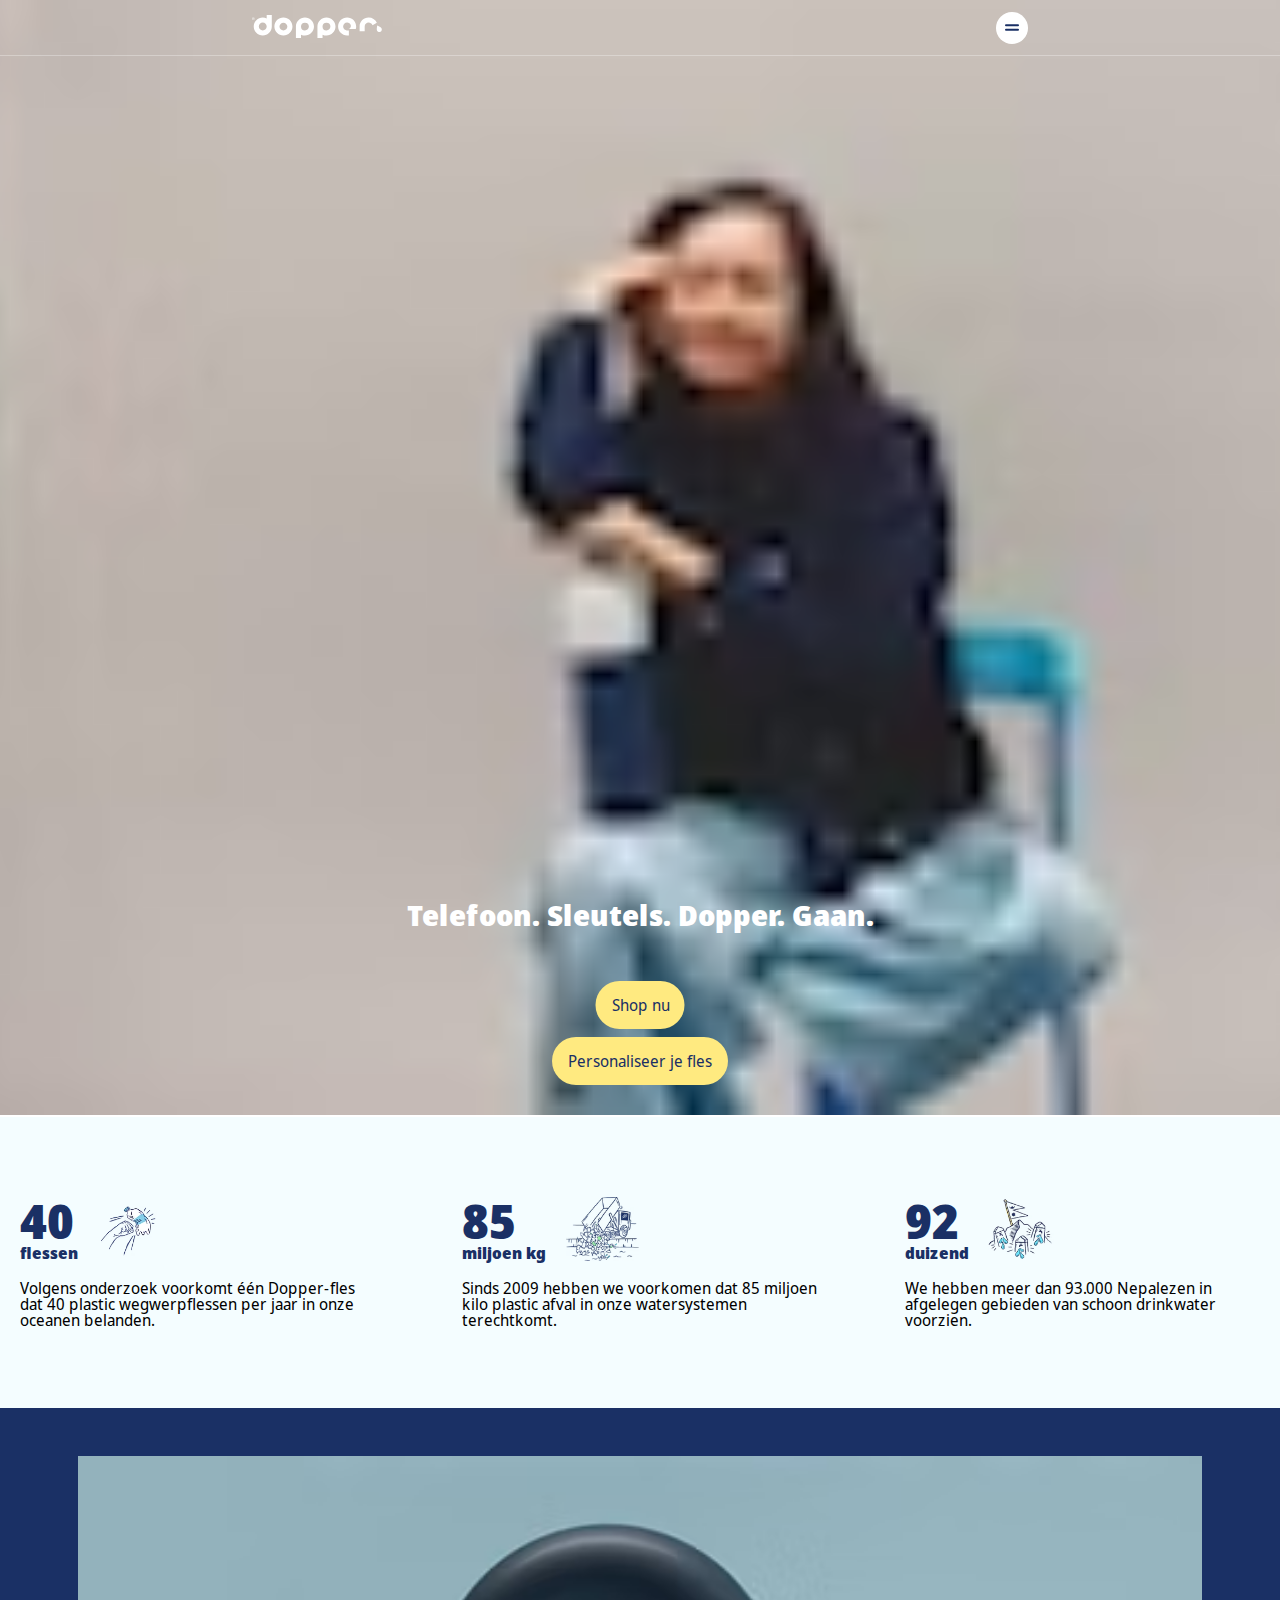
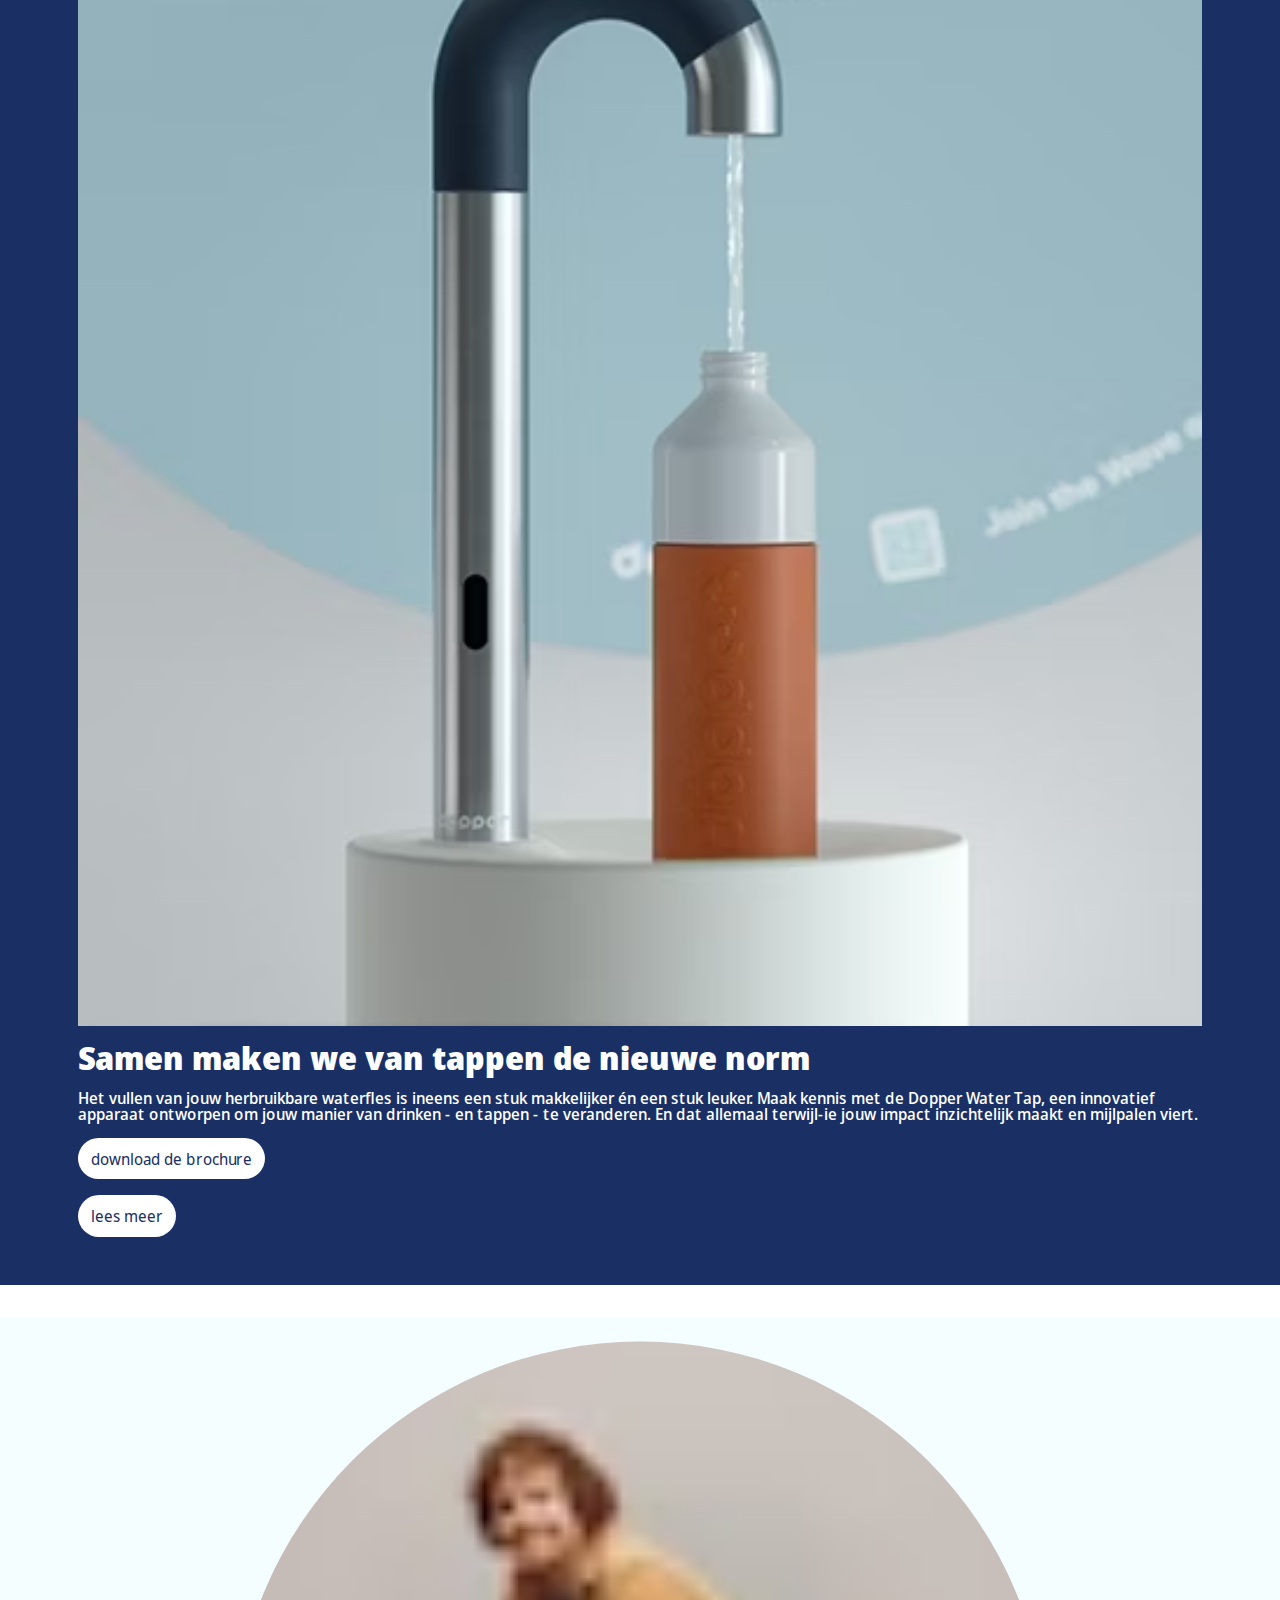
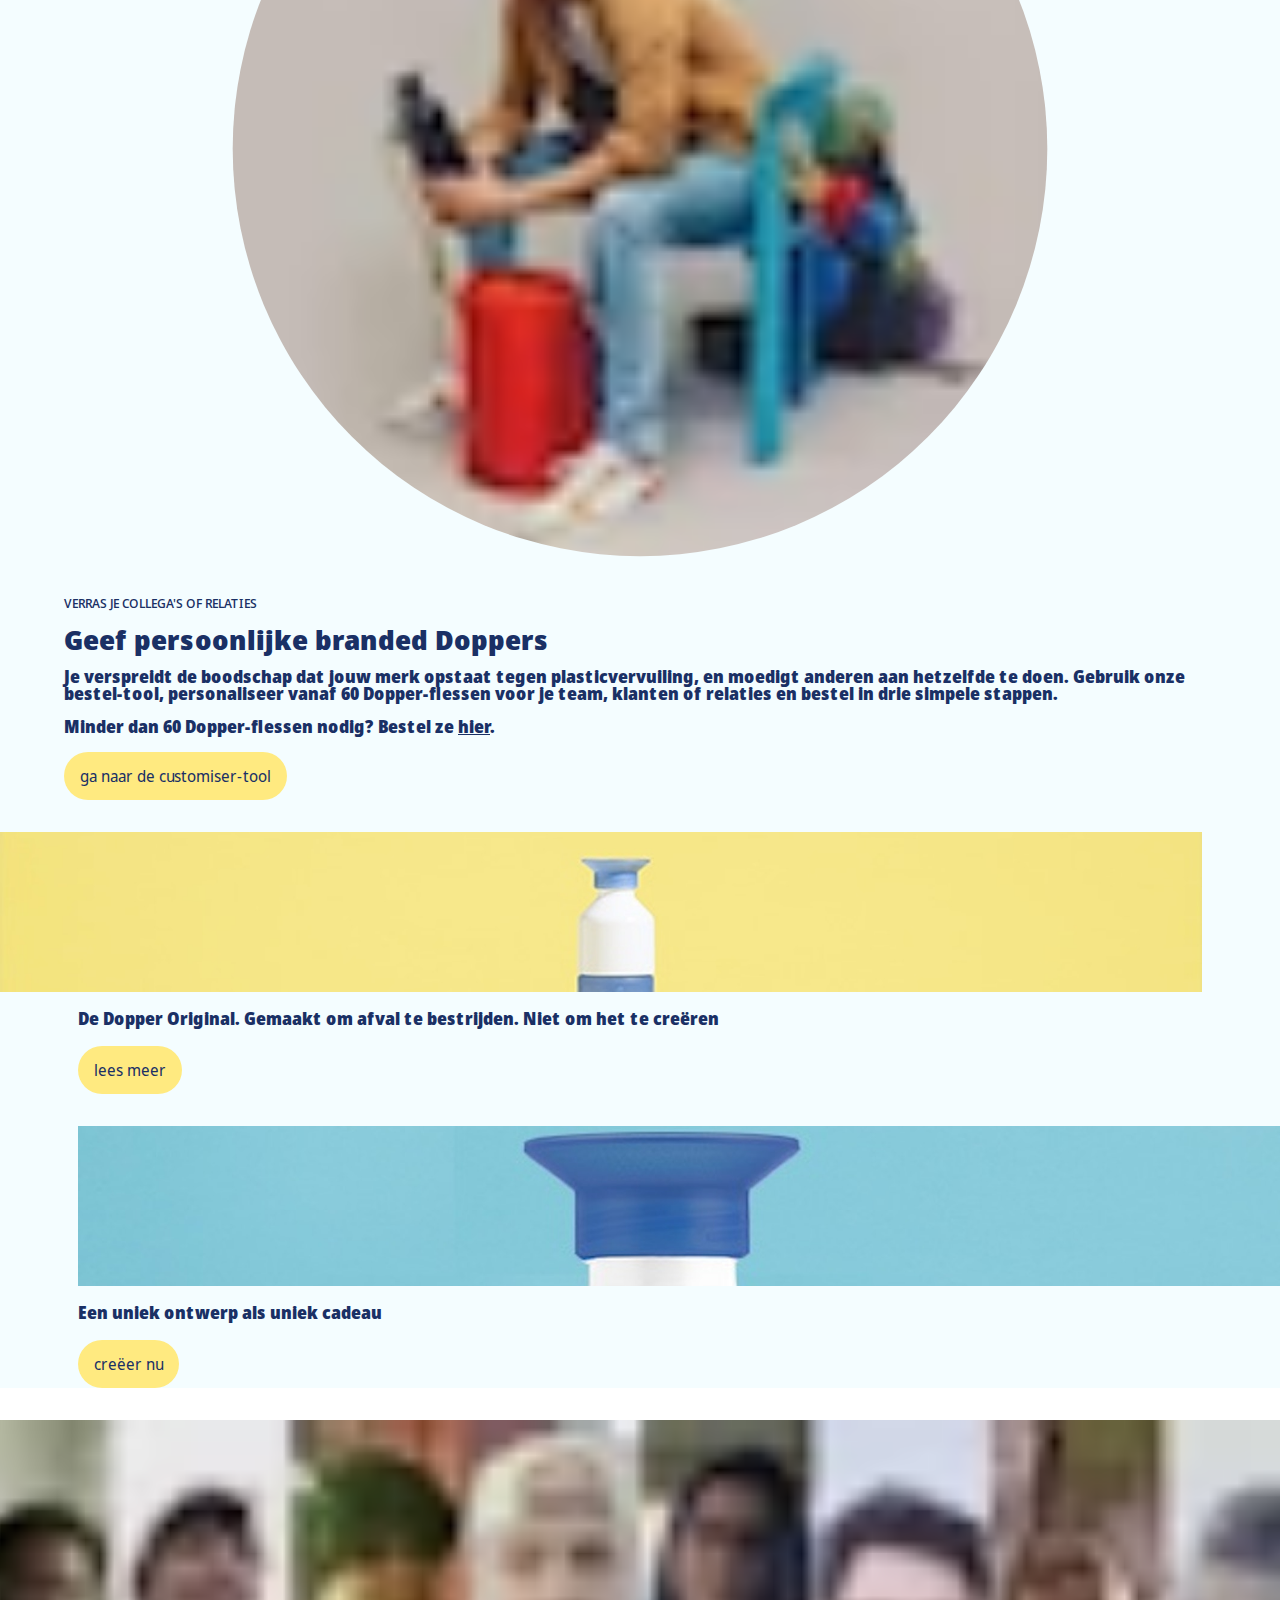
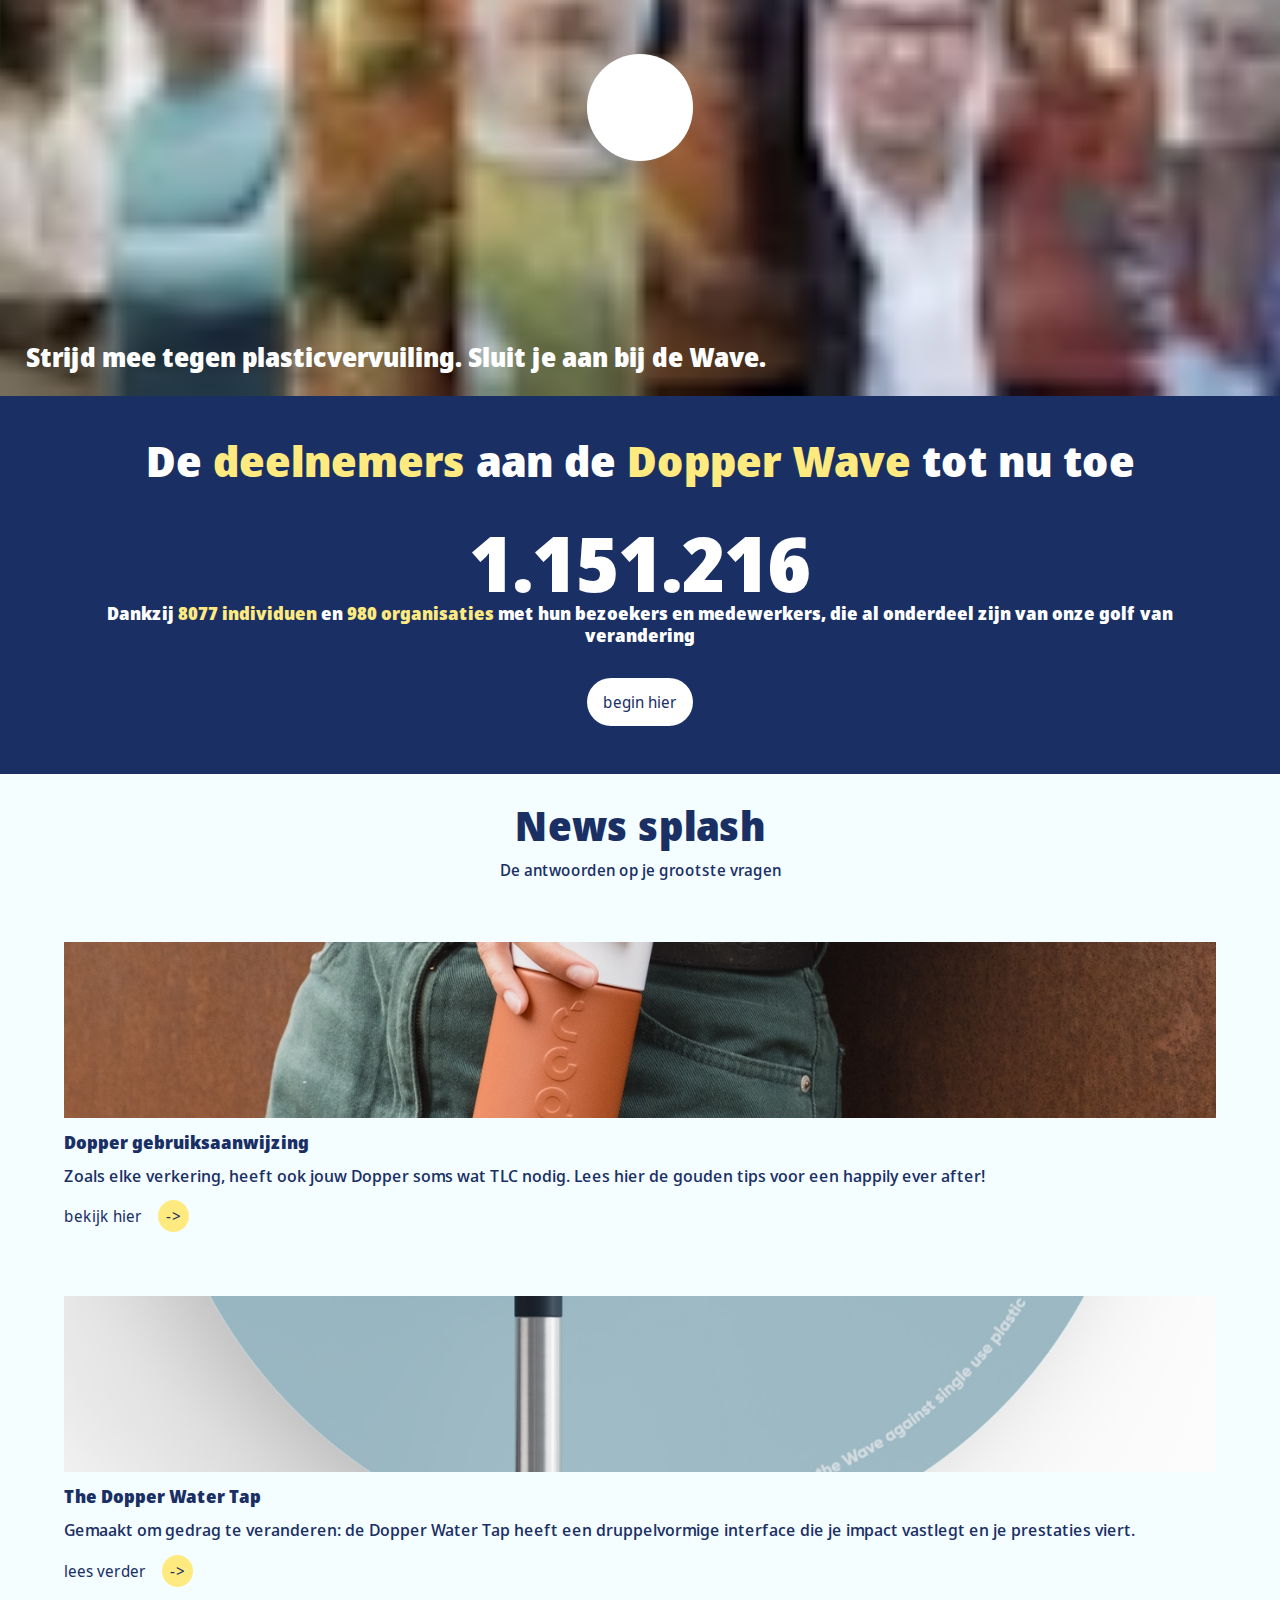
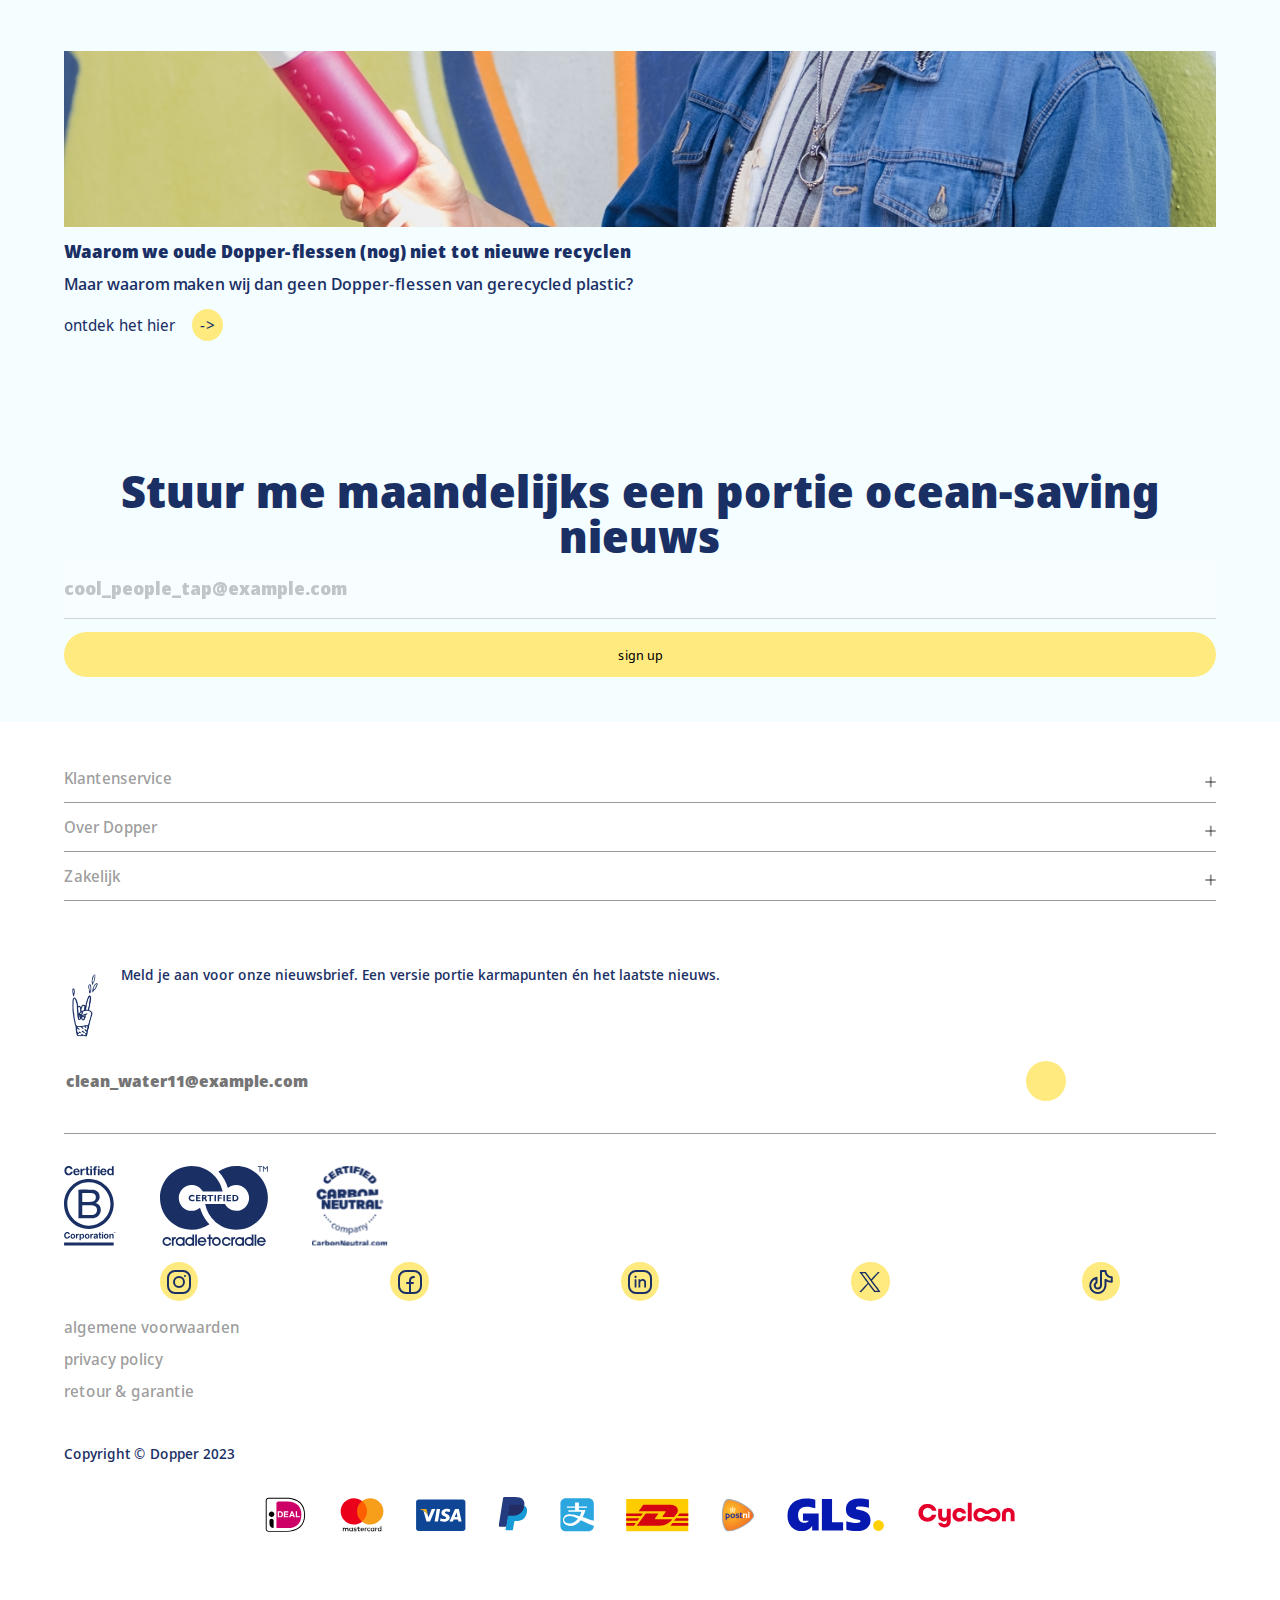
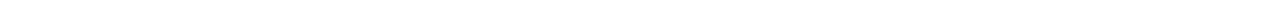
==== commit 8a74e229: "Add files via upload" ====
--- a/index.html
+++ b/index.html
@@ -1,4 +1,4 @@
-<!doctype html>
+	<!doctype html>
 <html lang="nl">
 	
 <head>
@@ -16,6 +16,7 @@
 	<header>
 		<nav>
 			<a href="index.html"><svg xmlns="http://www.w3.org/2000/svg"><g fill="none" fill-rule="evenodd"><path d="M116.632 2.556c-4.97 0-9.016 3.97-9.016 8.848 0 .08.004.16.013.238h-.005v4.543h5.05v-4.51c.012-.09.018-.18.018-.271 0-2.133 1.766-3.868 3.94-3.868 1.56 0 2.975.904 3.606 2.304.084.182.187.348.305.499l4.291-2.605c-1.464-3.149-4.67-5.178-8.202-5.178" fill="currentcolor"/><path d="M125.238 10.43s-.789 3.956-.143 5.206c.647 1.25 2.183 1.747 3.4 1.057 1.219-.69 1.657-2.307 1.01-3.556-.646-1.25-4.267-2.707-4.267-2.707" fill="currentcolor"/><path d="M94.85 15.363c-.055-.01-.103-.022-.148-.03.05.008.099.02.148.03" fill="currentcolor"/><path d="M95.132 15.408a5.833 5.833 0 0 1-.43-.075c.14.034.285.06.43.075" fill="currentcolor"/><path d="M95.132 2.556c-4.985 0-9.04 4.011-9.04 8.945 0 4.875 4.008 8.889 8.937 8.943h1.841v-4.872a47.247 47.247 0 0 1-2.053-.143 3.835 3.835 0 0 1-.352-.042 1.686 1.686 0 0 1-.148-.024c-.028-.005-.055-.012-.083-.016a.094.094 0 0 0-.027-.008c-1.741-.41-3.06-1.98-3.06-3.839 0-2.175 1.787-4.004 3.985-3.944.886.023 1.608.258 2.248.694.887.602 1.475 1.54 1.475 2.657 0 1.51-1.075 2.766-2.507 3.076v.088c.42.005.987-.013 1.757-.013H103.795l.002-.001a8.83 8.83 0 0 0 .375-2.557c0-4.933-4.054-8.944-9.04-8.944" fill="currentcolor"/><path d="M94.967 15.376c-.089-.015-.178-.025-.265-.043.078.017.164.03.265.043M6.824 11.475c0-2.157 1.763-3.907 3.937-3.907 2.175 0 3.937 1.75 3.937 3.907s-1.762 3.908-3.937 3.908c-2.174 0-3.937-1.75-3.937-3.908m12.977-.001c0-.116-.004-.233-.008-.348V0h-5.108v3.392a9.044 9.044 0 0 0-3.923-.887c-4.993 0-9.04 4.016-9.04 8.969 0 4.954 4.047 8.97 9.04 8.97 4.992 0 9.04-4.016 9.04-8.97M27.48 11.536c0-2.151 1.761-3.896 3.936-3.896s3.939 1.745 3.939 3.896-1.764 3.897-3.939 3.897-3.937-1.745-3.937-3.897m12.985-.037c0-4.94-4.048-8.943-9.04-8.943-4.993 0-9.04 4.003-9.04 8.943 0 4.94 4.047 8.945 9.04 8.945 4.993 0 9.04-4.005 9.04-8.945M49.021 11.56a3.918 3.918 0 0 1 3.926-3.912 3.919 3.919 0 0 1 3.927 3.911c0 2.16-1.758 3.91-3.927 3.91a3.918 3.918 0 0 1-3.926-3.91zm.003 8.113a9.051 9.051 0 0 0 3.923.89c4.992 0 9.04-4.031 9.04-9.004 0-4.972-4.048-9.003-9.04-9.003-4.993 0-9.04 4.03-9.04 9.003 0 .11.004.219.008.328V23h5.11v-3.327zM70.542 11.56a3.92 3.92 0 0 1 3.928-3.912 3.919 3.919 0 0 1 3.927 3.911c0 2.16-1.758 3.91-3.927 3.91a3.92 3.92 0 0 1-3.928-3.91zm.007 8.113a9.044 9.044 0 0 0 3.921.89c4.993 0 9.04-4.031 9.04-9.004 0-4.972-4.047-9.003-9.04-9.003-4.992 0-9.04 4.03-9.04 9.003 0 .11.005.219.01.328V23h5.109v-3.327zM1.051 3.786h.168c.19 0 .354-.069.354-.245 0-.123-.093-.248-.354-.248-.076 0-.128.005-.168.01v.483zm0 .787H.82V3.151c.122-.017.237-.034.41-.034.222 0 .367.044.454.108.087.062.135.159.135.294 0 .187-.13.3-.285.345v.012c.127.023.215.135.244.345.034.222.07.307.092.352h-.243c-.036-.045-.07-.176-.1-.363-.034-.18-.126-.249-.312-.249h-.163v.612zm.244-1.818c-.576 0-1.044.48-1.044 1.076 0 .605.468 1.082 1.05 1.082.58.005 1.043-.477 1.043-1.077S1.88 2.756 1.3 2.756h-.006zm.006-.2c.713 0 1.282.568 1.282 1.276 0 .719-.57 1.28-1.288 1.28A1.281 1.281 0 0 1 0 3.831c0-.708.58-1.275 1.295-1.275h.006z" fill="currentcolor"/></g></svg></a>
+			<a href="#home">skip naar de content</a>
 			<button>
 				<span></span>
 				<span></span> 
@@ -82,7 +83,7 @@
 	</header>
 	
 	
-	<main class="home">
+	<main id="home">
 		<section>
 			<img src="images/home/Melati-2.avif" alt="Een persoon die op een stoel zit en houd een Dopper vast">
 			<h1>Telefoon. Sleutels. Dopper. Gaan.</h1>
@@ -186,7 +187,10 @@
 				<img src="images/home/funky-fuchsia.jpg" alt="Een persoon die een vel gekleurde muur staat en een roze dopper vast houd">
 				<h2>Waarom we oude Dopper-flessen (nog) niet tot nieuwe recyclen</h2>
 				<p>Maar waarom maken wij dan geen Dopper-flessen van gerecycled plastic?</p>
-				<a href="">ontdek het hier<span>-></span></a>
+				<!-- hier een form denk? -->
+				<form action="">
+					<a href="">ontdek het hier<span>-></span></a>
+				</form>
 			</section>
 		</section>
 
@@ -287,4 +291,4 @@
 	<script defer src="scripts/script.js"></script>
 </body>
 	
-</html>
+</html>--- a/styles/style.css
+++ b/styles/style.css
@@ -140,13 +140,25 @@
 	transition: 0.1s;
 }
 
-header > nav:first-of-type a svg {
+header > nav:first-of-type a:first-of-type svg {
 	width: 10em;
 	max-height: 1.5em;
 	color: var(--color-secondary);
 }
 
-header.missie > nav:first-of-type a svg {
+header > nav:first-of-type a:nth-of-type(2) {
+	position: absolute;
+	transform: translateY(-300%);
+	background: var(--color-secondary);
+	padding: 1em 0.5em;
+	border-radius: 2em;
+}
+
+header > nav:first-of-type a:nth-of-type(2):focus {
+	transform: translateY(120%);
+}
+
+header.missie > nav:first-of-type a:first-of-type svg {
 	color: var(--color-primary);
 }
 
@@ -255,13 +267,11 @@
 }
 
 header > nav:nth-of-type(2) button:last-of-type span:nth-of-type(1) {
-	transform: translate(0.8em, 0em);
-	rotate: 45deg;
+	transform: translate(0em, 0.55em) rotate(45deg);
 }
 
 header > nav:nth-of-type(2) button:last-of-type span:nth-of-type(2) {
-	transform: translate(0.8em, 0em);
-	rotate: -45deg;
+	transform: translate(0em, -0.55em) rotate(-45deg);
 }
 
 header> nav:nth-of-type(2).nav_expended {
@@ -342,28 +352,29 @@
 /****************/
 
 /* 1ste sectie 1 */
-main.home > section:first-of-type {
+#home > section:first-of-type {
 	position: relative;
 	z-index: 5;
 	overflow-x: hidden;
 }
 
-main.home > section:first-of-type img {
+#home > section:first-of-type img {
 	object-fit: cover;
 	object-position: -3em 0;
 	width: 130%;
 }
 
-main.home > section:first-of-type h1 {
+#home > section:first-of-type h1 {
 	position: absolute;
-	transform: translate(0, -7.5em);
-	font-size: 1.8em;
-	color: var(--color-secondary);
-	font-weight: var(--font-weight_header);
-	text-align: center;
-}
-
-main.home > section:first-of-type a {
+	font-size: 1.8em;       /* size nog aanpassen */
+	color: var(--color-secondary);
+	font-weight: var(--font-weight_header);
+	text-align: center;
+	left: 50%;
+	transform: translate(-50%, -7.5em);  /* 7.5 / hoogte nog aanpassen */ 
+}
+
+#home > section:first-of-type a {
 	position: absolute;
 	padding: 1em;
 	background: var(--color-accent);
@@ -371,26 +382,32 @@
 	left: 50%;
 }
 
-main.home > section:first-of-type a:first-of-type {
+#home > section:first-of-type a:first-of-type {
 	transform: translate(-50%, -8.5em);
 }
 
-main.home > section:first-of-type a:nth-of-type(2) {
+#home > section:first-of-type a:nth-of-type(2) {
 	transform: translate(-50%, -5em);
 }
 
 
 /* 3 delig sectie - 2 */
-main.home > section:nth-of-type(2) section {
+#home > section:nth-of-type(2) {
+	display: grid;		/* kan ook (makkelijker) met flex basis */
+	grid-template-columns: repeat(auto-fill, minmax(22em, 1fr));
+	background-color: var(--color-background);
+	padding: 5em 0;
+	gap: 3em;
+}
+
+#home > section:nth-of-type(2) section {
 	display: grid;
-	grid-template-columns: auto 1fr; 
-	grid-template-rows: 4em max-content;
+	grid-template: 4em max-content / auto 1fr;
 	gap: 1.2em;
-	padding: 2em 5%;
-	background-color: var(--color-background);
-}
-
-main.home > section:nth-of-type(2) section h2 {
+	padding: 0 5%;
+}
+
+#home > section:nth-of-type(2) section h2 {
 	grid-column: 1/2;
 	grid-row: 1/2;
 	font-weight: var(--font-weight_header);
@@ -401,58 +418,58 @@
 	flex-wrap: wrap;
 }
 
-main.home > section:nth-of-type(2) span {
+#home > section:nth-of-type(2) span {
 	font-size: 3em;
 }
 
-main.home > section:nth-of-type(2) section h3 {
+#home > section:nth-of-type(2) section h3 {
 	grid-column: 1/2;
 	grid-row: 1/2;
 	font-weight: var(--font-weight_header);
 	color: var(--color-primary);
 }
 
-main.home > section:nth-of-type(2) section img {
+#home > section:nth-of-type(2) section img {
 	grid-column: 2/3;
 	grid-row: 1/2;
 	height: 100%;
 }
 
-main.home > section:nth-of-type(2) section p {
+#home > section:nth-of-type(2) section p {
 	grid-column: 1/4;
 	grid-row: 2/3;
 }
 
 
 /* sectie tap water - 3 */
-main.home > section:nth-of-type(3) {
+#home > section:nth-of-type(3) {
 	background-color: var(--color-primary); 
 	display: grid;
 	grid-template: 2em min-content min-content min-content min-content min-content 2em / 1fr 18fr 1fr;  /* tijdelijk */
 	gap: 1em;
 }
 
-main.home > section:nth-of-type(3) img {
+#home > section:nth-of-type(3) img {
 	width: 100%;
 	height: auto;
 	grid-area: 2/2/3/3;
 }
 
-main.home > section:nth-of-type(3) h2 {
+#home > section:nth-of-type(3) h2 {
 	color: var(--color-secondary);
 	font-weight: var(--font-weight_header);
 	font-size: 2em;
 	grid-area: 3/2/4/3;
 }
 
-main.home > section:nth-child(3) p {
+#home > section:nth-child(3) p {
 	color: var(--color-secondary);
 	font-weight: var(--font-weight_text);
 	font-size: 1em;
 	grid-area: 4/2/5/3;
 }
 
-main.home > section:nth-of-type(3) button {
+#home > section:nth-of-type(3) button {
 	color: var(--color-primary);
 	background: var(--color-secondary);
 	font-size: 1em;
@@ -464,7 +481,7 @@
 	white-space: nowrap;
 }
 
-main.home > section:nth-of-type(3) a {
+#home > section:nth-of-type(3) a {
 	color: var(--color-primary);
 	background: var(--color-secondary);
 	font-size: 1em;
@@ -477,46 +494,46 @@
 
 
 /* sectie create - 4 */
-main.home > section:nth-of-type(4) {
+#home > section:nth-of-type(4) {
 	background-color: var(--color-background);
 }
 
-main.home > section:nth-of-type(4) section:first-of-type {
+#home > section:nth-of-type(4) section:first-of-type {
 	margin: 2em 5%;
 	display: flex;
 	flex-direction: column;
 	gap: 1em;
 }
 
-main.home > section:nth-of-type(4) section:first-of-type img {
+#home > section:nth-of-type(4) section:first-of-type img {
 	width: 100%;
 	clip-path: circle(40%);  /* kan betr */
 }
 
-main.home > section:nth-of-type(4) section:first-of-type p:first-of-type {
+#home > section:nth-of-type(4) section:first-of-type p:first-of-type {
 	font-weight: var(--font-weight_text);
 	color: var(--color-primary);
 	font-size: 0.8em;
 	text-transform: uppercase;
 }
 
-main.home > section:nth-of-type(4) section:first-of-type h2 {
+#home > section:nth-of-type(4) section:first-of-type h2 {
 	font-weight: var(--font-weight_header);
 	color: var(--color-primary);
 	font-size: 1.7em;
 }
 
-main.home > section:nth-of-type(4) section:first-of-type p:nth-of-type(2) {
-	font-weight: var(f--ont-weight_header);
+#home > section:nth-of-type(4) section:first-of-type p:nth-of-type(2) {
+	font-weight: var(--font-weight_header);
 	color: var(--color-primary);
 	font-size: 1.05em;
 }
 
-main.home > section:nth-of-type(4) section:first-of-type p a:first-of-type {
+#home > section:nth-of-type(4) section:first-of-type p a:first-of-type {
 	text-decoration: underline;
 }
 
-main.home > section:nth-of-type(4) section:first-of-type > a {
+#home > section:nth-of-type(4) section:first-of-type > a {
 	padding: 1em;
 	background: var(--color-accent);
 	border-radius: 2em;
@@ -524,29 +541,29 @@
 	white-space: nowrap;
 }
 
-main.home > section:nth-of-type(4) section:nth-of-type(2), main.home > section:nth-of-type(4) section:nth-of-type(3) {
+#home > section:nth-of-type(4) section:nth-of-type(2), #home > section:nth-of-type(4) section:nth-of-type(3) {
 	display: grid;
 	grid-template: 10em min-content min-content / 1fr 18fr 1fr;  /* tijdelijk */
 	gap: 1em;
 	margin-bottom: 2em;
 }
 
-main.home > section:nth-of-type(4) section:nth-of-type(2) img, main.home > section:nth-of-type(4) section:nth-of-type(3) img {
+#home > section:nth-of-type(4) section:nth-of-type(2) img, #home > section:nth-of-type(4) section:nth-of-type(3) img {
 	width: 100%;
 	max-height: 100%;
 	object-fit: cover;
 	object-position: 0 5%;
 }
 
-main.home > section:nth-of-type(4) section:nth-of-type(2) img {
+#home > section:nth-of-type(4) section:nth-of-type(2) img {
 	grid-area: 1/1/2/3;
 }
 
-main.home > section:nth-of-type(4) section:nth-of-type(3) img {
+#home > section:nth-of-type(4) section:nth-of-type(3) img {
 	grid-area: 1/2/2/4;
 }
 
-main.home > section:nth-of-type(4) section:nth-of-type(2) h2, main.home > section:nth-of-type(4) section:nth-of-type(3) h2 {
+#home > section:nth-of-type(4) section:nth-of-type(2) h2, #home > section:nth-of-type(4) section:nth-of-type(3) h2 {
 	grid-area: 2/2/3/3;
 	font-weight: var(--font-weight_header);
 	line-height: 1.3em;
@@ -554,7 +571,7 @@
 	color: var(--color-primary);
 }
 
-main.home > section:nth-of-type(4) section:nth-of-type(2) a, main.home > section:nth-of-type(4) section:nth-of-type(3) a {
+#home > section:nth-of-type(4) section:nth-of-type(2) a, #home > section:nth-of-type(4) section:nth-of-type(3) a {
 	grid-area: 3/2/4/3;
 	background: var(--color-accent);
 	padding: 1em;
@@ -563,7 +580,7 @@
 }
 
 /* video - 5 */
-main.home > section:nth-of-type(5) section:first-of-type {
+#home > section:nth-of-type(5) section:first-of-type {
 	width: 100vw;
 	position: relative;
 	display: flex;
@@ -572,12 +589,12 @@
 	overflow-x: hidden;
 }
 
-main.home > section:nth-of-type(5) section:first-of-type img {
+#home > section:nth-of-type(5) section:first-of-type img {
 	width: auto;
 	height: 36em;
 }
 
-main.home > section:nth-of-type(5) section:first-of-type button {
+#home > section:nth-of-type(5) section:first-of-type button {
 	position: absolute;
 	border: none;
 	background: var(--color-secondary);
@@ -585,7 +602,7 @@
 	border-radius: 50%;
 }
 
-main.home > section:nth-of-type(5) section:first-of-type h2 {
+#home > section:nth-of-type(5) section:first-of-type h2 {
 	position: absolute;
 	bottom: 1em;
 	left: 1em;
@@ -595,13 +612,13 @@
 	font-size: 1.6em;
 }
 
-main.home > section:nth-of-type(5) section:last-of-type {
+#home > section:nth-of-type(5) section:last-of-type {
 	background-color: var(--color-primary);
 	padding-bottom: 8em;
 	position: relative;
 }
 
-main.home > section:nth-of-type(5) section:last-of-type h2{
+#home > section:nth-of-type(5) section:last-of-type h2{
 	color: var(--color-secondary);
 	font-weight: var(--font-weight_header);
 	font-size: 2.7em;
@@ -609,18 +626,18 @@
 	padding: 1em 5%;
 }
 
-main.home > section:nth-of-type(5) section:last-of-type span {
+#home > section:nth-of-type(5) section:last-of-type span {
 	color: var(--color-accent);
 }
 
-main.home > section:nth-of-type(5) section:last-of-type h3 {
+#home > section:nth-of-type(5) section:last-of-type h3 {
 	color: var(--color-secondary);
 	font-weight: var(--font-weight_header);
 	font-size: 4.8em;
 	text-align: center;
 }
 
-main.home > section:nth-of-type(5) section:last-of-type p {
+#home > section:nth-of-type(5) section:last-of-type p {
 	color: var(--color-secondary);
 	font-weight: var(--font-weight_header);
 	padding: 0 5%;
@@ -629,7 +646,7 @@
 	line-height: var(--font-line_height);
 }
 
-main.home > section:nth-of-type(5) section:last-of-type a {
+#home > section:nth-of-type(5) section:last-of-type a {
 	padding: 1em; 
 	background: var(--color-secondary);
 	border-radius: 2em;
@@ -641,12 +658,12 @@
 }
 
 /* dopper news splash - 6 */
-main.home > section:nth-of-type(6) {
+#home > section:nth-of-type(6) {
 	padding: 2em 5%;
 	background-color: var(--color-background);
 }
 
-main.home > section:nth-of-type(6) > h2 {
+#home > section:nth-of-type(6) > h2 {
 	font-weight: var(--font-weight_header);
 	font-size: 2.5em;
 	color: var(--color-primary);
@@ -654,7 +671,7 @@
 	margin-bottom: 0.4em;
 }
 
-main.home > section:nth-of-type(6) > p {
+#home > section:nth-of-type(6) > p {
 	font-weight: var(--font-weight_text);
 	font-size: 1em;
 	color: var(--color-primary);
@@ -662,14 +679,14 @@
 	margin-bottom: 4em;
 }
 
-main.home > section:nth-of-type(6) section {
+#home > section:nth-of-type(6) section {
 	display: grid;
 	grid-template: min-content min-content min-content min-content / auto;
 	gap: 1em;
 	margin: 0 0 4em 0;
 }
 
-main.home > section:nth-of-type(6) section img {
+#home > section:nth-of-type(6) section img {
 	grid-area: 1/1/2/2;
 	width: 100%;
 	height: 11em;
@@ -677,25 +694,25 @@
 	object-position: center center;
 }
 
-main.home > section:nth-of-type(6) section h2 {
+#home > section:nth-of-type(6) section h2 {
 	grid-area: 2/1/3/2;
 	font-weight: var(--font-weight_header);
 	color: var(--color-primary);
 	font-size: 1.1em;
 }
 
-main.home > section:nth-of-type(6) section p {
+#home > section:nth-of-type(6) section p {
 	grid-area: 3/1/4/2;
 	font-weight: var(--font-weight_text);
 	color: var(--color-primary);
 	font-size: 1.05em;
 }
 
-main.home > section:nth-of-type(6) section a {
+#home > section:nth-of-type(6) section a {
 	grid-area: 4/1/5/2;
 }
 
-main.home > section:nth-of-type(6) section a span {
+#home > section:nth-of-type(6) section a span {
 	background: var(--color-accent);
 	display: inline-block;
 	aspect-ratio: 1/1;
@@ -706,21 +723,21 @@
 
 
 /* inschrijving nieuws - 7 */
-main.home > section:nth-of-type(7) {
+#home > section:nth-of-type(7) {
 	display: flex;
 	flex-direction: column;
 	padding: 2em 5%;
 	background-color: var(--color-background);
 }
 
-main.home > section:nth-of-type(7) h2 {
+#home > section:nth-of-type(7) h2 {
 	font-size: 2.8em;
 	color: var(--color-primary);
 	font-weight: var(--font-weight_header);
 	text-align: center;
 }
 
-main.home > section:nth-of-type(7) input {
+#home > section:nth-of-type(7) input {
 	border: none;
 	padding: 1em 0;
 	font-size: 1.1em;
@@ -730,7 +747,7 @@
 	opacity: 0.4;
 }
 
-main.home > section:nth-of-type(7) button {
+#home > section:nth-of-type(7) button {
 	margin: 1em 0;
 	border: none;
 	padding: 1em;
@@ -888,7 +905,7 @@
 }
 
 main.missie > section:nth-of-type(5) > div img {
-	position: absolute;
+	position: fixed;
 	transform-style: preserve-3d;
 	width: 100%;
 	top: 73em;
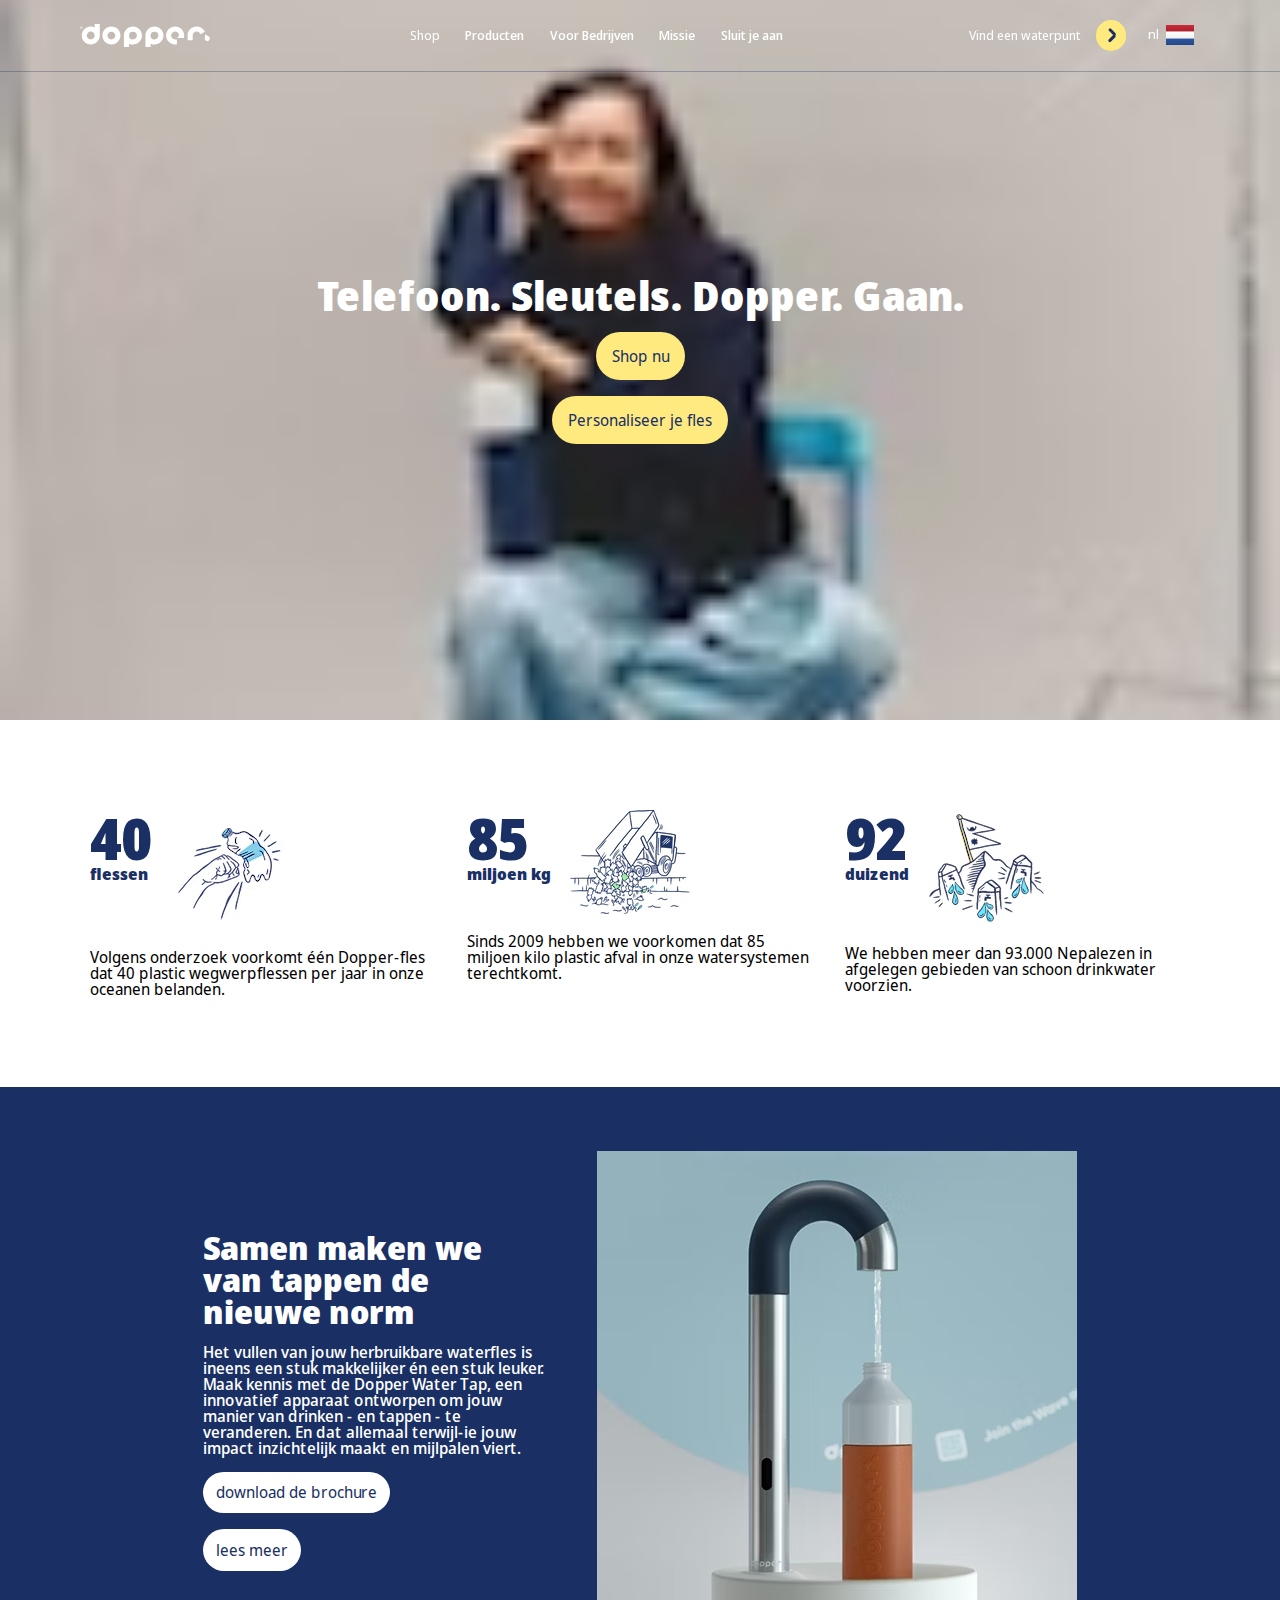
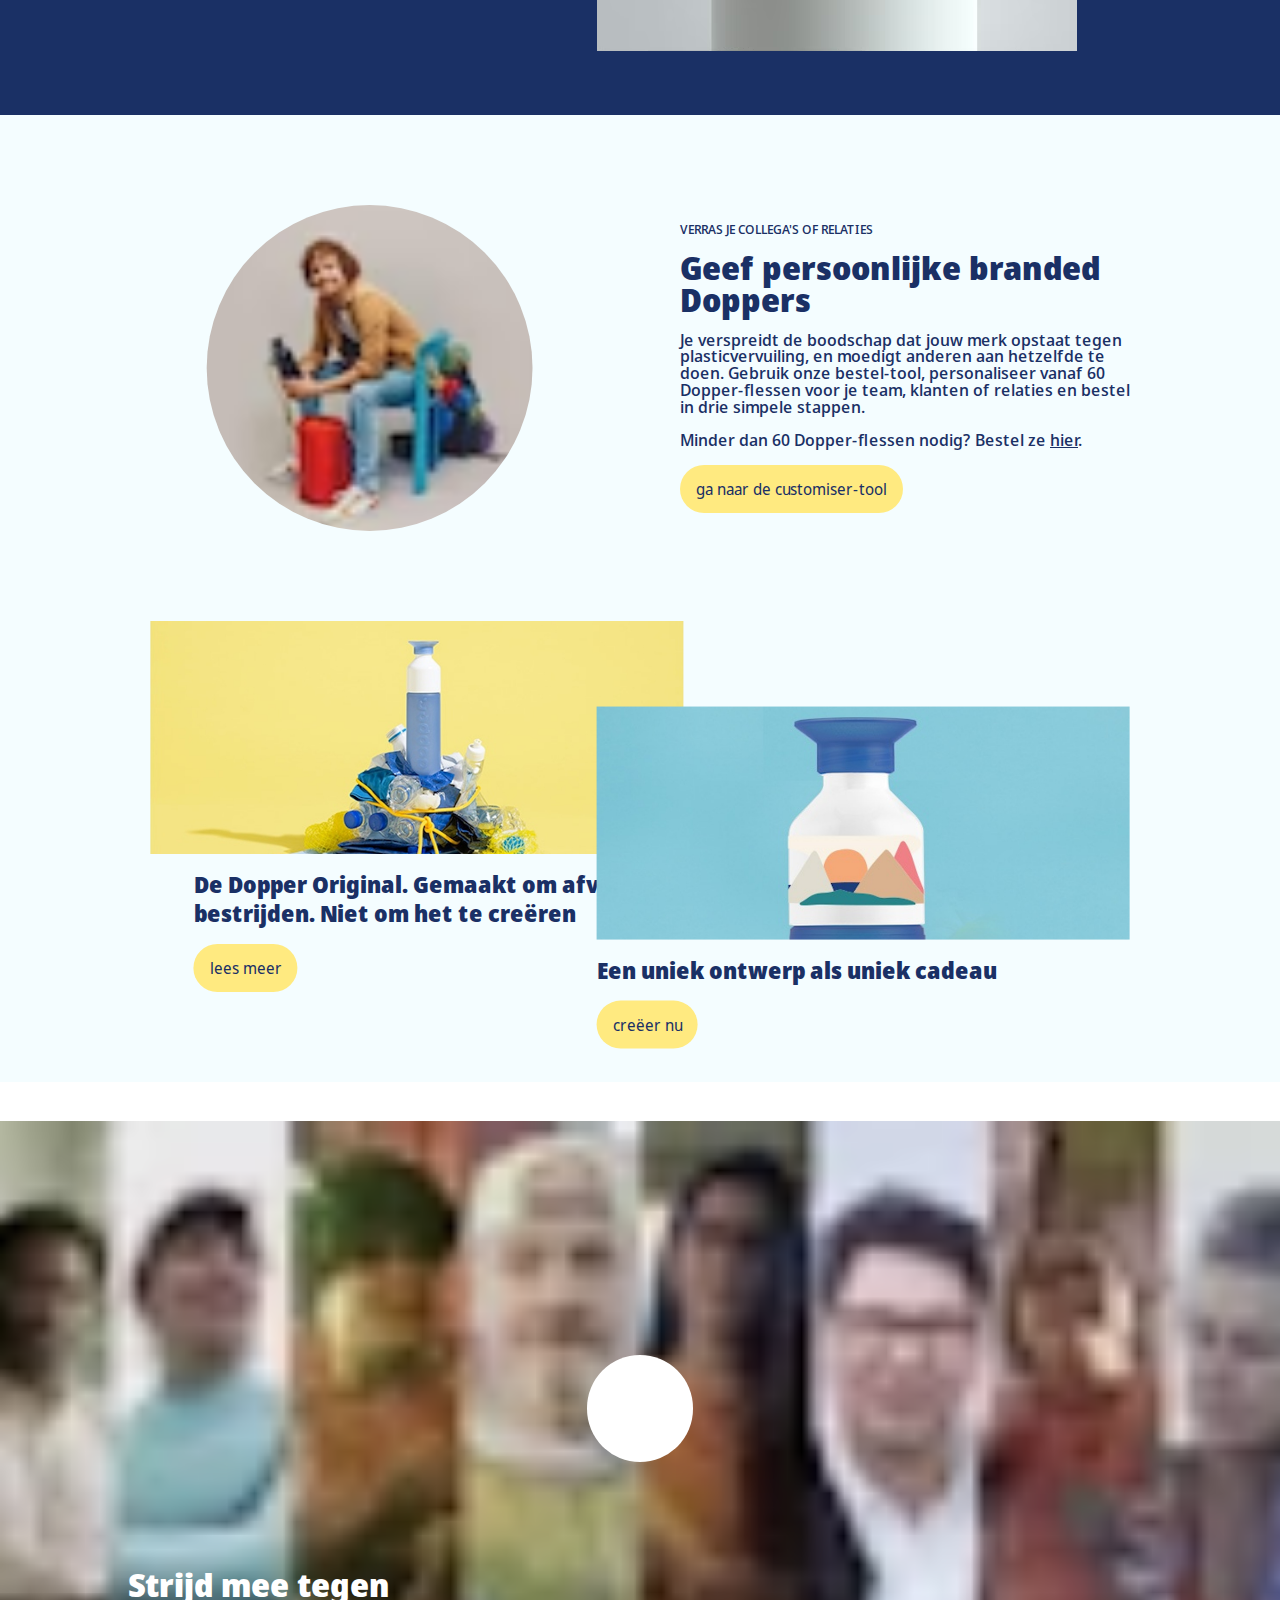
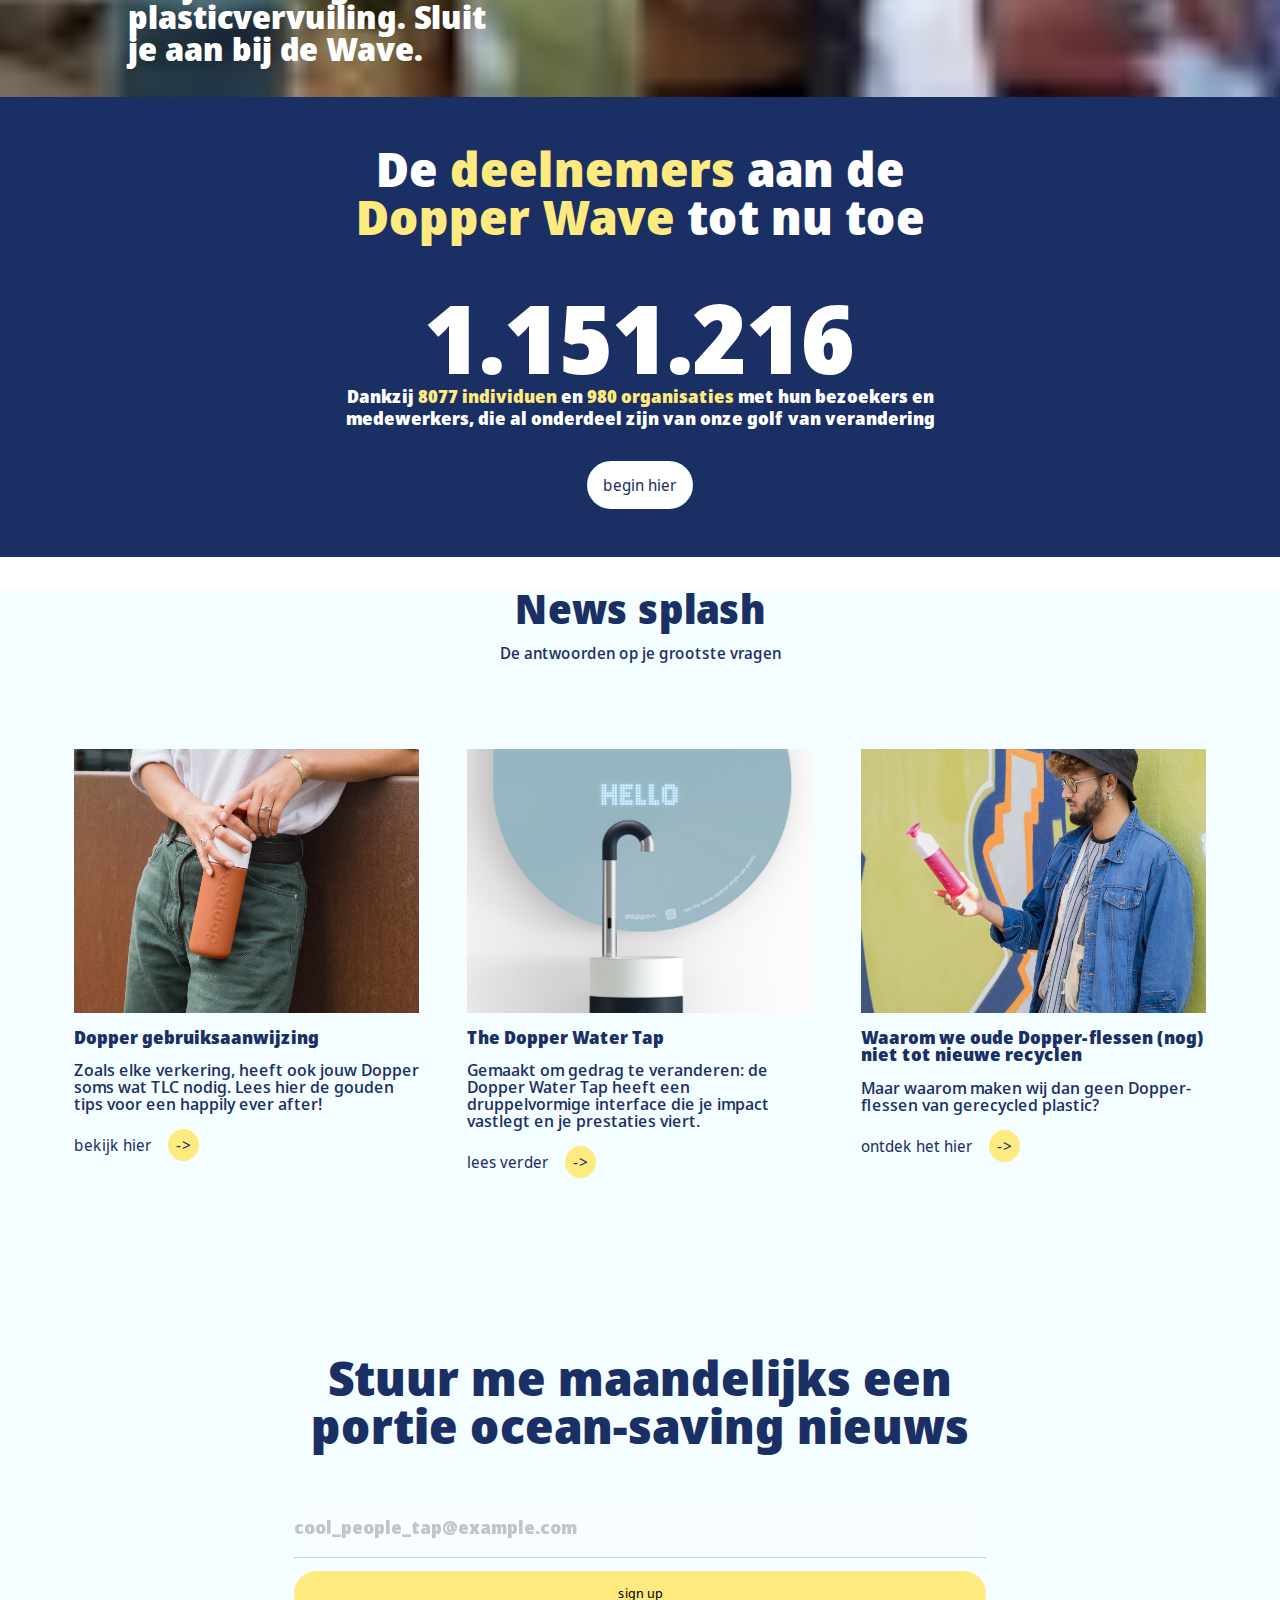
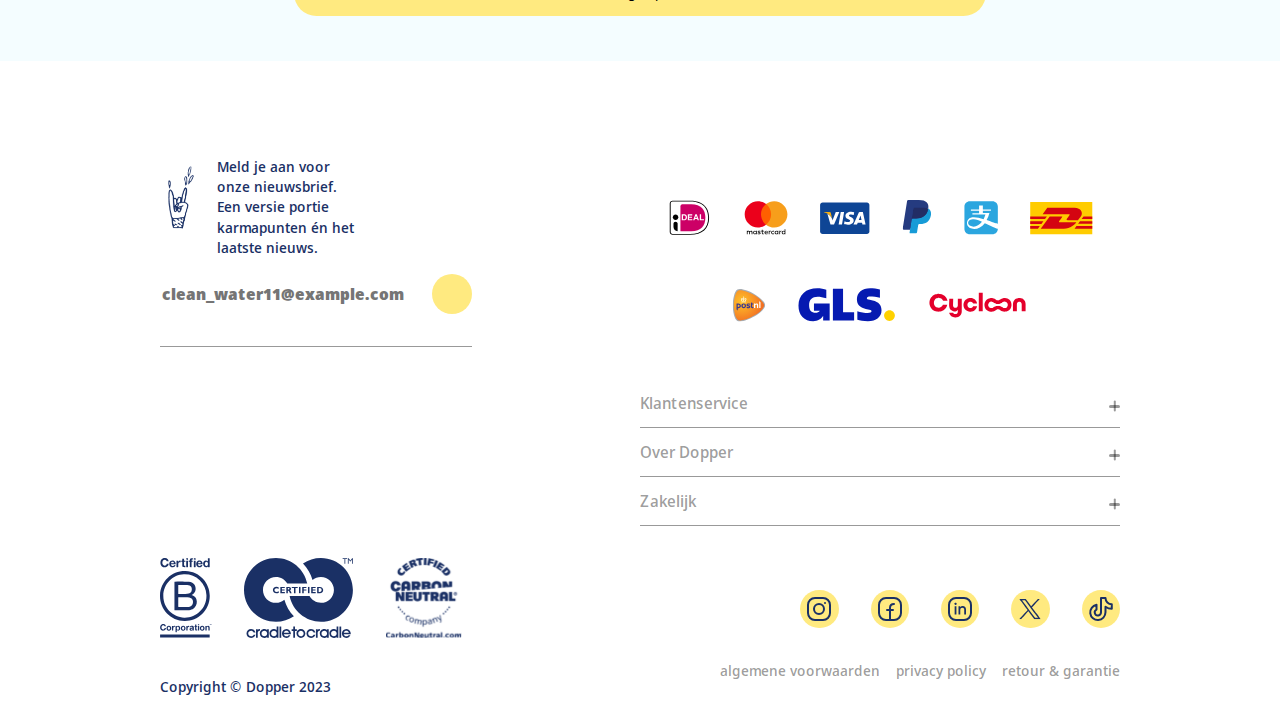
==== commit 075111ad: "Add files via upload" ====
--- a/index.html
+++ b/index.html
@@ -15,69 +15,116 @@
 <body>
 	<header>
 		<nav>
-			<a href="index.html"><svg xmlns="http://www.w3.org/2000/svg"><g fill="none" fill-rule="evenodd"><path d="M116.632 2.556c-4.97 0-9.016 3.97-9.016 8.848 0 .08.004.16.013.238h-.005v4.543h5.05v-4.51c.012-.09.018-.18.018-.271 0-2.133 1.766-3.868 3.94-3.868 1.56 0 2.975.904 3.606 2.304.084.182.187.348.305.499l4.291-2.605c-1.464-3.149-4.67-5.178-8.202-5.178" fill="currentcolor"/><path d="M125.238 10.43s-.789 3.956-.143 5.206c.647 1.25 2.183 1.747 3.4 1.057 1.219-.69 1.657-2.307 1.01-3.556-.646-1.25-4.267-2.707-4.267-2.707" fill="currentcolor"/><path d="M94.85 15.363c-.055-.01-.103-.022-.148-.03.05.008.099.02.148.03" fill="currentcolor"/><path d="M95.132 15.408a5.833 5.833 0 0 1-.43-.075c.14.034.285.06.43.075" fill="currentcolor"/><path d="M95.132 2.556c-4.985 0-9.04 4.011-9.04 8.945 0 4.875 4.008 8.889 8.937 8.943h1.841v-4.872a47.247 47.247 0 0 1-2.053-.143 3.835 3.835 0 0 1-.352-.042 1.686 1.686 0 0 1-.148-.024c-.028-.005-.055-.012-.083-.016a.094.094 0 0 0-.027-.008c-1.741-.41-3.06-1.98-3.06-3.839 0-2.175 1.787-4.004 3.985-3.944.886.023 1.608.258 2.248.694.887.602 1.475 1.54 1.475 2.657 0 1.51-1.075 2.766-2.507 3.076v.088c.42.005.987-.013 1.757-.013H103.795l.002-.001a8.83 8.83 0 0 0 .375-2.557c0-4.933-4.054-8.944-9.04-8.944" fill="currentcolor"/><path d="M94.967 15.376c-.089-.015-.178-.025-.265-.043.078.017.164.03.265.043M6.824 11.475c0-2.157 1.763-3.907 3.937-3.907 2.175 0 3.937 1.75 3.937 3.907s-1.762 3.908-3.937 3.908c-2.174 0-3.937-1.75-3.937-3.908m12.977-.001c0-.116-.004-.233-.008-.348V0h-5.108v3.392a9.044 9.044 0 0 0-3.923-.887c-4.993 0-9.04 4.016-9.04 8.969 0 4.954 4.047 8.97 9.04 8.97 4.992 0 9.04-4.016 9.04-8.97M27.48 11.536c0-2.151 1.761-3.896 3.936-3.896s3.939 1.745 3.939 3.896-1.764 3.897-3.939 3.897-3.937-1.745-3.937-3.897m12.985-.037c0-4.94-4.048-8.943-9.04-8.943-4.993 0-9.04 4.003-9.04 8.943 0 4.94 4.047 8.945 9.04 8.945 4.993 0 9.04-4.005 9.04-8.945M49.021 11.56a3.918 3.918 0 0 1 3.926-3.912 3.919 3.919 0 0 1 3.927 3.911c0 2.16-1.758 3.91-3.927 3.91a3.918 3.918 0 0 1-3.926-3.91zm.003 8.113a9.051 9.051 0 0 0 3.923.89c4.992 0 9.04-4.031 9.04-9.004 0-4.972-4.048-9.003-9.04-9.003-4.993 0-9.04 4.03-9.04 9.003 0 .11.004.219.008.328V23h5.11v-3.327zM70.542 11.56a3.92 3.92 0 0 1 3.928-3.912 3.919 3.919 0 0 1 3.927 3.911c0 2.16-1.758 3.91-3.927 3.91a3.92 3.92 0 0 1-3.928-3.91zm.007 8.113a9.044 9.044 0 0 0 3.921.89c4.993 0 9.04-4.031 9.04-9.004 0-4.972-4.047-9.003-9.04-9.003-4.992 0-9.04 4.03-9.04 9.003 0 .11.005.219.01.328V23h5.109v-3.327zM1.051 3.786h.168c.19 0 .354-.069.354-.245 0-.123-.093-.248-.354-.248-.076 0-.128.005-.168.01v.483zm0 .787H.82V3.151c.122-.017.237-.034.41-.034.222 0 .367.044.454.108.087.062.135.159.135.294 0 .187-.13.3-.285.345v.012c.127.023.215.135.244.345.034.222.07.307.092.352h-.243c-.036-.045-.07-.176-.1-.363-.034-.18-.126-.249-.312-.249h-.163v.612zm.244-1.818c-.576 0-1.044.48-1.044 1.076 0 .605.468 1.082 1.05 1.082.58.005 1.043-.477 1.043-1.077S1.88 2.756 1.3 2.756h-.006zm.006-.2c.713 0 1.282.568 1.282 1.276 0 .719-.57 1.28-1.288 1.28A1.281 1.281 0 0 1 0 3.831c0-.708.58-1.275 1.295-1.275h.006z" fill="currentcolor"/></g></svg></a>
-			<a href="#home">skip naar de content</a>
-			<button>
-				<span></span>
-				<span></span> 
-			</button>
-		</nav>
-		<nav>
-			<nav>
-				<button>nl <img src="images/algemeen/NL.svg" alt="Nederlandse vlag"></button>
-				<button>
-					<span></span>
-					<span></span>
-				</button>
-			</nav>
 			<ul>
-				<li><a href="">Shop</a></li>
-				<li>
-					<details>
-						<summary>Producten</summary>
-						<a href="">Koop een Dopper-fles</a>
-						<a href="">Personaliseer een Dopper-fles</a>
-						<a href="">Koop Dopper Accessoires</a>
-						<a href="">Koop Dopper Onderdelen</a>
-						<a href="">Bekijk alle Dopper producten</a>
-					</details>
-				</li>
-				<li>
-					<details>
-						<summary>Voor Bedrijven</summary>
-						<a href="">Dopper-flessen verkopen</a>
-						<a href="">Bestel bedrukte	flessen</a>
-						<a href="">Bestel de Dopper Water Tap</a>
-						<a href="">Zegt het Voort</a>
-						<a href="">Onderteken de Wave Pledge</a>
-					</details>
-				</li>
-				<li>
-					<details>
-						<summary>Missie</summary>
-						<a href="onzemissie.html">Red Onze Zeeën</a>
-						<a href="">Schoon Drinkwater-Projecten</a>
-						<a href="">Onderteken de Wave Pledge</a>
-						<a href="">Duurzaamheid</a>
-					</detail>
-				</li>
-				<li>
-					<details>
-						<summary>Sluit je aan</summary>
-						<a href="">Vind een Openbare Waterkraan</a>
-						<a href="">Lees de Dopper Blog</a>
-						<a href="">Duurzaamheidsles op Scholen</a>
-						<a href="">Onderteken de Wave Pledge</a>
-					</details>
-				</li>
-
-				<hr noshade> 
-
-				<a href="">
-					<img src="images/algemeen/GoogleMaps-Header-Water-Tap.avif" alt="Persoon die met Google maps navigeert naar een watertappunt">
-					<h2>Vind een watertappunt</h2>
-					<p>Zoek naar 'water tap' en vind jouw dichtsbijzijnde watertappunt</p>
-				</a>
+				<li>
+					<a href="index.html"><svg xmlns="http://www.w3.org/2000/svg"><g fill="none" fill-rule="evenodd"><path d="M116.632 2.556c-4.97 0-9.016 3.97-9.016 8.848 0 .08.004.16.013.238h-.005v4.543h5.05v-4.51c.012-.09.018-.18.018-.271 0-2.133 1.766-3.868 3.94-3.868 1.56 0 2.975.904 3.606 2.304.084.182.187.348.305.499l4.291-2.605c-1.464-3.149-4.67-5.178-8.202-5.178" fill="currentcolor"/><path d="M125.238 10.43s-.789 3.956-.143 5.206c.647 1.25 2.183 1.747 3.4 1.057 1.219-.69 1.657-2.307 1.01-3.556-.646-1.25-4.267-2.707-4.267-2.707" fill="currentcolor"/><path d="M94.85 15.363c-.055-.01-.103-.022-.148-.03.05.008.099.02.148.03" fill="currentcolor"/><path d="M95.132 15.408a5.833 5.833 0 0 1-.43-.075c.14.034.285.06.43.075" fill="currentcolor"/><path d="M95.132 2.556c-4.985 0-9.04 4.011-9.04 8.945 0 4.875 4.008 8.889 8.937 8.943h1.841v-4.872a47.247 47.247 0 0 1-2.053-.143 3.835 3.835 0 0 1-.352-.042 1.686 1.686 0 0 1-.148-.024c-.028-.005-.055-.012-.083-.016a.094.094 0 0 0-.027-.008c-1.741-.41-3.06-1.98-3.06-3.839 0-2.175 1.787-4.004 3.985-3.944.886.023 1.608.258 2.248.694.887.602 1.475 1.54 1.475 2.657 0 1.51-1.075 2.766-2.507 3.076v.088c.42.005.987-.013 1.757-.013H103.795l.002-.001a8.83 8.83 0 0 0 .375-2.557c0-4.933-4.054-8.944-9.04-8.944" fill="currentcolor"/><path d="M94.967 15.376c-.089-.015-.178-.025-.265-.043.078.017.164.03.265.043M6.824 11.475c0-2.157 1.763-3.907 3.937-3.907 2.175 0 3.937 1.75 3.937 3.907s-1.762 3.908-3.937 3.908c-2.174 0-3.937-1.75-3.937-3.908m12.977-.001c0-.116-.004-.233-.008-.348V0h-5.108v3.392a9.044 9.044 0 0 0-3.923-.887c-4.993 0-9.04 4.016-9.04 8.969 0 4.954 4.047 8.97 9.04 8.97 4.992 0 9.04-4.016 9.04-8.97M27.48 11.536c0-2.151 1.761-3.896 3.936-3.896s3.939 1.745 3.939 3.896-1.764 3.897-3.939 3.897-3.937-1.745-3.937-3.897m12.985-.037c0-4.94-4.048-8.943-9.04-8.943-4.993 0-9.04 4.003-9.04 8.943 0 4.94 4.047 8.945 9.04 8.945 4.993 0 9.04-4.005 9.04-8.945M49.021 11.56a3.918 3.918 0 0 1 3.926-3.912 3.919 3.919 0 0 1 3.927 3.911c0 2.16-1.758 3.91-3.927 3.91a3.918 3.918 0 0 1-3.926-3.91zm.003 8.113a9.051 9.051 0 0 0 3.923.89c4.992 0 9.04-4.031 9.04-9.004 0-4.972-4.048-9.003-9.04-9.003-4.993 0-9.04 4.03-9.04 9.003 0 .11.004.219.008.328V23h5.11v-3.327zM70.542 11.56a3.92 3.92 0 0 1 3.928-3.912 3.919 3.919 0 0 1 3.927 3.911c0 2.16-1.758 3.91-3.927 3.91a3.92 3.92 0 0 1-3.928-3.91zm.007 8.113a9.044 9.044 0 0 0 3.921.89c4.993 0 9.04-4.031 9.04-9.004 0-4.972-4.047-9.003-9.04-9.003-4.992 0-9.04 4.03-9.04 9.003 0 .11.005.219.01.328V23h5.109v-3.327zM1.051 3.786h.168c.19 0 .354-.069.354-.245 0-.123-.093-.248-.354-.248-.076 0-.128.005-.168.01v.483zm0 .787H.82V3.151c.122-.017.237-.034.41-.034.222 0 .367.044.454.108.087.062.135.159.135.294 0 .187-.13.3-.285.345v.012c.127.023.215.135.244.345.034.222.07.307.092.352h-.243c-.036-.045-.07-.176-.1-.363-.034-.18-.126-.249-.312-.249h-.163v.612zm.244-1.818c-.576 0-1.044.48-1.044 1.076 0 .605.468 1.082 1.05 1.082.58.005 1.043-.477 1.043-1.077S1.88 2.756 1.3 2.756h-.006zm.006-.2c.713 0 1.282.568 1.282 1.276 0 .719-.57 1.28-1.288 1.28A1.281 1.281 0 0 1 0 3.831c0-.708.58-1.275 1.295-1.275h.006z" fill="currentcolor"/></g></svg></a>
+					<a href="#home">skip naar de content</a>
+					<button>
+						<span></span>
+						<span></span> 
+					</button>
+				</li>
+				<li>
+					<div>
+						<button>nl <img src="images/algemeen/NL.svg" alt="Nederlandse vlag"></button>
+						<a href="">Vind een waterpunt</a>
+						<button>
+							<span></span>
+							<span></span>
+						</button>
+					</div>
+					<ul>
+						<li><a href="">Shop</a></li>
+						<li>
+							<details>
+								<summary>Producten</summary>
+								<div>
+									<a href="">Koop een Dopper-fles</a>
+									<a href="">Personaliseer een Dopper-fles</a>
+									<a href="">Koop Dopper Accessoires</a>
+									<a href="">Koop Dopper Onderdelen</a>
+									<a href="">Bekijk alle Dopper producten</a>
+								</div>
+							</details>
+						</li>
+						<li>
+							<details>
+								<summary>Voor Bedrijven</summary>
+								<div>
+									<a href="">Dopper-flessen verkopen</a>
+									<a href="">Bestel bedrukte	flessen</a>
+									<a href="">Bestel de Dopper Water Tap</a>
+									<a href="">Zegt het Voort</a>
+									<a href="">Onderteken de Wave Pledge</a>
+								</div>
+							</details>
+						</li>
+						<li>
+							<details>
+								<summary>Missie</summary>
+									<div>
+									<a href="onzemissie.html">
+										<img src="images/algemeen/nav_image.png" alt="">
+										<div>
+											<h2>Red Onze Zeeën</h2>
+											<p>Lees meer over onze missie om de zeeën te redden van wegwerpplastic</p>
+										</div>
+									</a>
+									<a href="">
+										<img src="images/algemeen/nav_image.png" alt="">
+										<div>
+											<h2>Schoon Drinkwater-Projecten</h2>
+											<p>Lees meer over onze drinkwaterprojecten in Nepal</p>
+										</div>
+									</a>
+									<a href="">
+										<img src="images/algemeen/nav_image.png" alt="">
+										<div>
+											<h2>Onderteken de Wave Pledge</h2>
+											<p>Zet je in om onze zeeën te redden - onderteken de verklaring en zeg nee tegen wegwerpplastic</p>
+										</div>
+									</a>
+									<a href="">
+										<img src="images/algemeen/nav_image.png" alt="">
+										<div>
+											<h2>Duurzaamheid</h2>
+											<p>Door voor Dopper te kiezen bestrijd je plasticvervuiling met de meest duurzame fles ter wereld. Het bewijs lees je</p>
+										</div>
+									</a>
+								</div>
+							</detail>
+						</li>
+						<li>
+							<details>
+								<summary>Sluit je aan</summary>
+								<div>
+									<a href="">Vind een Openbare Waterkraan</a>
+									<a href="">Lees de Dopper Blog</a>
+									<a href="">Duurzaamheidsles op Scholen</a>
+									<a href="">Onderteken de Wave Pledge</a>
+								</div>
+							</details>
+						</li>
+	
+						<hr noshade> 
+	
+						<a href="">
+							<img src="images/algemeen/GoogleMaps-Header-Water-Tap.avif" alt="Persoon die met Google maps navigeert naar een watertappunt">
+							<h2>Vind een watertappunt</h2>
+							<p>Zoek naar 'water tap' en vind jouw dichtsbijzijnde watertappunt</p>
+						</a>
+					</ul>
+				</li>
+				<li>
+					<a href="">
+						<p>Vind een waterpunt</p>
+						<button>
+							<span></span>
+							<span></span>
+						</button>
+					</a>
+					<button>nl<img src="images/algemeen/NL.svg" alt=""></button>
+				</li>
 			</ul>
 		</nav>
 	</header>
@@ -86,9 +133,11 @@
 	<main id="home">
 		<section>
 			<img src="images/home/Melati-2.avif" alt="Een persoon die op een stoel zit en houd een Dopper vast">
-			<h1>Telefoon. Sleutels. Dopper. Gaan.</h1>
-			<a href="">Shop nu</a>
-			<a href="">Personaliseer je fles</a>
+			<div>
+				<h1>Telefoon. Sleutels. Dopper. Gaan.</h1>
+				<a href="">Shop nu</a>
+				<a href="">Personaliseer je fles</a>
+			</div>
 		</section>
 
 		<section>
@@ -113,38 +162,44 @@
 		
 		<section>
 			<img src="images/home/WaterTab-Launch-Landing-Page-FeatureBlock-DeepBlue-wBottle.avif" alt="Een tab die de dopperfles eronder vult">
-			<h2>Samen maken we van tappen de nieuwe norm</h2>
-			<p>Het vullen van jouw herbruikbare waterfles is ineens een stuk makkelijker én een stuk leuker. 
-				Maak kennis met de Dopper Water Tap, een innovatief apparaat ontworpen om jouw manier van drinken - en tappen - te veranderen. 
-				En dat allemaal terwijl-ie jouw impact inzichtelijk maakt en mijlpalen viert.</p>
-			<button>download de brochure</button>
-			<a href="">lees meer</a>
+			<div>
+				<h2>Samen maken we van tappen de nieuwe norm</h2>
+				<p>Het vullen van jouw herbruikbare waterfles is ineens een stuk makkelijker én een stuk leuker. 
+					Maak kennis met de Dopper Water Tap, een innovatief apparaat ontworpen om jouw manier van drinken - en tappen - te veranderen. 
+					En dat allemaal terwijl-ie jouw impact inzichtelijk maakt en mijlpalen viert.</p>
+				<button>download de brochure</button>
+				<a href="">lees meer</a>
+			</div>
 		</section>
 
 		<section>
 			<section>
 				<img src="images/home/Dopper-1L-Insulated-launch-Home-page-header.avif" alt="Een vriendelijke man die op een stoel zit met een dopper fles in zijn handen">
-				<p>Verras je collega's of relaties</p>
-				<h2>Geef persoonlijke branded Doppers</h2>
-				<p>Je verspreidt de boodschap dat jouw merk opstaat tegen plasticvervuiling, en moedigt anderen aan hetzelfde te doen. 
-					Gebruik onze bestel-tool, personaliseer vanaf 60 Dopper-flessen voor je team, klanten of relaties en bestel in drie simpele stappen.
-					<br>
-					<br>
-					Minder dan 60 Dopper-flessen nodig? Bestel ze <a href="">hier</a>.</p>
-				<a href="">ga naar de customiser-tool</a>
-			</section>
-
-			<section>
-				<img src="images/home/0840-–-Dopper-Original-–-Pacific-Blue-C2C-Gold-Home-Page-Banner.jpg" alt="Een Dopper met plastic eromheen gebonden met een touw">
-				<h2>De Dopper Original. Gemaakt om afval te bestrijden. Niet om het te creëren</h2>
-				<a href="">lees meer</a>
-			</section>
-
-			<section>
-				<img src="images/home/0840-Dopper-Original-Pacific-Blue-Feature-Block-Image-of-customised-Blue-617-×-505.jpg" alt="Er is ingezoomd op de bovenkant een Dopper waarbij een simpele tekening van bergen en een zon is te zien">
-				<h2>Een uniek ontwerp als uniek cadeau</h2>
-				<a href="">creëer nu</a>
-			</section>
+				<div>
+					<p>Verras je collega's of relaties</p>
+					<h2>Geef persoonlijke branded Doppers</h2>
+					<p>Je verspreidt de boodschap dat jouw merk opstaat tegen plasticvervuiling, en moedigt anderen aan hetzelfde te doen. 
+						Gebruik onze bestel-tool, personaliseer vanaf 60 Dopper-flessen voor je team, klanten of relaties en bestel in drie simpele stappen.
+						<br>
+						<br>
+						Minder dan 60 Dopper-flessen nodig? Bestel ze <a href="">hier</a>.</p>
+					<a href="">ga naar de customiser-tool</a>
+				</div>
+			</section>
+
+			<div>
+				<section>
+					<img src="images/home/0840-–-Dopper-Original-–-Pacific-Blue-C2C-Gold-Home-Page-Banner.jpg" alt="Een Dopper met plastic eromheen gebonden met een touw">
+					<h2>De Dopper Original. Gemaakt om afval te bestrijden. Niet om het te creëren</h2>
+					<a href="">lees meer</a>
+				</section>
+
+				<section>
+					<img src="images/home/0840-Dopper-Original-Pacific-Blue-Feature-Block-Image-of-customised-Blue-617-×-505.jpg" alt="Er is ingezoomd op de bovenkant een Dopper waarbij een simpele tekening van bergen en een zon is te zien">
+					<h2>Een uniek ontwerp als uniek cadeau</h2>
+					<a href="">creëer nu</a>
+				</section>
+			</div>
 		</section>
 
 		<section>
@@ -158,16 +213,20 @@
 			</section>
 
 			<section>
-				<h2>De <span>deelnemers</span> aan de <span>Dopper Wave</span> tot nu toe</h2>
-				<h3>1.151.216</h3>
-				<p>Dankzij <span>8077 individuen</span> en <span>980 organisaties</span> met hun bezoekers en medewerkers, die al onderdeel zijn van onze golf van verandering</p>
-				<a href="">begin hier</a>
-			</section>
-		</section>
-
-		<section>
-			<h2>News splash</h2>
-			<p>De antwoorden op je grootste vragen</p>
+				<div>
+					<h2>De <span>deelnemers</span> aan de <span>Dopper Wave</span> tot nu toe</h2>
+					<h3>1.151.216</h3>
+					<p>Dankzij <span>8077 individuen</span> en <span>980 organisaties</span> met hun bezoekers en medewerkers, die al onderdeel zijn van onze golf van verandering</p>
+					<a href="">begin hier</a>
+				</div>
+			</section>
+		</section>
+
+		<section>
+			<div>
+				<h2>News splash</h2>
+				<p>De antwoorden op je grootste vragen</p>
+			</div>
 
 			<section>
 				<img src="images/home/tip.jpg" alt="Een persoon die een oranje Dopper vast houd">
@@ -195,9 +254,11 @@
 		</section>
 
 		<section>
-			<h2>Stuur me maandelijks een portie ocean-saving nieuws</h2>
-			<input type="text" placeholder="cool_people_tap@example.com" name="" id="">
-			<button>sign up</button>
+			<div>
+				<h2>Stuur me maandelijks een portie ocean-saving nieuws</h2>
+				<input type="text" placeholder="cool_people_tap@example.com" name="" id="">
+				<button>sign up</button>
+			</div>
 		</section>
 	</main>
 
@@ -215,7 +276,7 @@
 						<a href="">Retouren en garantie</a>
 						<a href="">Care manual</a>
 					</details>
-					<span class="plus"></span>
+					<span></span>
 					<span></span>
 				</li>
 				<li>
@@ -230,7 +291,7 @@
 						<a href="">Blog</a>
 						<a href="">Pers</a>
 					</details>
-					<span class="plus"></span>
+					<span></span>
 					<span></span>
 				</li>
 				<li>
@@ -240,7 +301,7 @@
 						<a href="">Maak Dopper-flessen met jouw logo</a>
 						<a href="">Bestel de Dopper Water tap</a>
 					</details>
-					<span class="plus"></span>
+					<span></span>
 					<span></span>
 				</li>
 			</ul>
@@ -268,13 +329,14 @@
 				<a href=""><img src="images/algemeen/footer_socials/tiktok.svg" alt="Logo Tiktok"></a>
 			</div>
 
-			<a href="">algemene voorwaarden</a>
-			<a href="">privacy policy</a>
-			<a href="">retour & garantie</a>
-		</section>
-
-		<section>
-			<!-- hidden header -->
+			<div>
+				<a href="">algemene voorwaarden</a>
+				<a href="">privacy policy</a>
+				<a href="">retour & garantie</a>
+			</div>
+		</section>
+
+		<section>
 			<p>Copyright © Dopper 2023</p>
 			<img src="images/algemeen/footer_copy/payment_iDeal.svg" alt="Ideal">
 			<img src="images/algemeen/footer_copy/payment_Mastercard.svg" alt="Mastercard">
--- a/styles/style.css
+++ b/styles/style.css
@@ -66,7 +66,6 @@
 /* CUSTOM PROPERTIES */
 /*********************/
 :root {
-	/* startje */
 	--color-primary: #1a3065;
 	--color-secondary: #ffffff;
 	--color-accent: #ffea80;
@@ -77,6 +76,10 @@
 	--font-weight_header: 900;
 	
 	--font-line_height: 1.25em;
+
+	--font-size_small: 1em;
+	--font-size_medium: 2em;
+	--font-size_large: 3em;
 
 	/* misschien hierbij ook margins toevoegen */
 }
@@ -93,7 +96,7 @@
 		transform: translateY(0);
 	}
 	50% {
-		transform: translateY(0.5em);
+		transform: translateY(1em);
 	}
 	55% {
 		transform: translateY(0);
@@ -104,7 +107,7 @@
 }
 
 
-
+ 
 /****************/
 /* JOUW STYLING */
 /****************/
@@ -121,32 +124,51 @@
 
 
 /* nav */
-header > nav:first-of-type {
-	display: flex;
-	justify-content: space-around;
-	gap: 5em;
+header nav {
+	height: 8vh;
+	width: 100%;
+	flex-direction: row;
+	position: fixed;
+	z-index: 15;
+	background-color: transparent;
+	border-bottom: 1px solid rgba(26, 48, 101, 0.3);
+}
+
+header nav.nav_fill {
+	background-color: var(--color-secondary);
+}
+
+header nav > ul {
+	display: flex;
+	justify-content: space-between;
 	align-items: center;
-	height: 3.5em;
-	background: transparent;
-	transition: 0.1s;
-	position: fixed;
-	width: 100%;
-	border-bottom: 1px solid rgba(255, 255, 255, 0.3);
-	z-index: 10;
-}
-
-header > nav:first-of-type.nav_fill {
-	background: var(--color-secondary);
-	transition: 0.1s;
-}
-
-header > nav:first-of-type a:first-of-type svg {
-	width: 10em;
-	max-height: 1.5em;
+	height: 100%;
+	max-width: 70em;
+	margin: 0 auto;
+}
+
+/* logo */
+header nav > ul li:nth-of-type(1) a:first-of-type {
+	height: 100%;
+	display: flex;
+	align-items: center;
+}
+
+header nav > ul li:nth-of-type(1) a:first-of-type svg {
+	height: 23px;
+	width: 9em;
 	color: var(--color-secondary);
 }
 
-header > nav:first-of-type a:nth-of-type(2) {
+header.missie nav > ul li:nth-of-type(1) a:first-of-type svg {
+	color: var(--color-primary);
+}
+
+header nav > ul li:nth-of-type(1) a:first-of-type svg.nav_fill {
+	color: var(--color-primary);
+}
+
+header nav > ul > li:nth-of-type(1) > a:last-of-type {
 	position: absolute;
 	transform: translateY(-300%);
 	background: var(--color-secondary);
@@ -154,257 +176,536 @@
 	border-radius: 2em;
 }
 
-header > nav:first-of-type a:nth-of-type(2):focus {
+header nav > ul li:nth-of-type(1) a:last-of-type:focus {
 	transform: translateY(120%);
 }
 
-header.missie > nav:first-of-type a:first-of-type svg {
-	color: var(--color-primary);
-}
-
-header > nav:first-of-type a svg.nav_fill {
-	color: var(--color-primary);
-}
-
-header > nav:first-of-type button {
+header nav > ul li:nth-of-type(1) button {
+	display: none;
+}
+
+/* links */ 
+header nav > ul > li:nth-of-type(2) {
+	width: 100%;
+}
+
+header nav > ul li:nth-of-type(2) > div {
+	display: none;
+}
+
+header nav > ul li:nth-of-type(2) ul {
+	display: flex;
+	flex-direction: row;
+	justify-content: center;
+	align-items: center;
+	gap: 2vw;
+	width: 100%;
+}
+
+header nav > ul li:nth-of-type(2) ul li:first-of-type {
+	height: 32px;
+	width: min-content;
+}
+
+header nav > ul li:nth-of-type(2) ul li:first-of-type a {
+	color: var(--color-secondary);
+	font-size: 0.8em;
+} 
+
+header.missie nav > ul li:nth-of-type(2) ul li:first-of-type a {
+	color: var(--color-primary);
+} 
+
+header nav.nav_fill > ul li:nth-of-type(2) ul li:first-of-type a {
+	color: var(--color-primary);
+} 
+
+header nav > ul li:nth-of-type(2) ul li:first-of-type a svg.nav_fill {
+	color: var(--color-primary);
+} 
+
+header nav > ul li:nth-of-type(2) ul li details summary {
+	color: var(--color-secondary);
+	user-select: none;
+	list-style: none;
+	font-size: 1em;
+	font-weight: var(--font-weight_text);
+	padding: 0.5em 0;
+	width: min-content;
+	white-space: nowrap;	
+	font-size: 0.8em;
+}
+
+header.missie nav > ul li:nth-of-type(2) ul li details summary {
+	color: var(--color-primary);
+}
+
+header nav.nav_fill > ul li:nth-of-type(2) ul li details summary {
+	color: var(--color-primary);
+}
+
+header nav > ul li:nth-of-type(2) ul li details > div {
+	position: absolute;
+	left: 0;
+	right: 0;
+	top: 8vh;
+	background-color: var(--color-secondary);
+	width: 100%;
+	display: flex;
+	flex-direction: row;
+	justify-content: space-between;
+	align-items: start;
+	flex-wrap: wrap;
+	padding: 1em;
+	gap: 1em;
+	z-index: 10;
+}
+
+@media (min-width: 1200px) {
+	header nav > ul li:nth-of-type(2) ul li details > div {
+		padding: 1em 5vw;
+	}
+}
+
+header nav > ul li:nth-of-type(2) ul li details div a {
+	flex: 0 1 30%;
+	display: flex;
+	flex-direction: row;
+	justify-content: start;
+	align-items: center;
+	gap: 1em;
+	padding: 1em;
+}
+
+header nav > ul li:nth-of-type(2) ul li details div a div {
+	width: 100%;
+	display: flex;
+	flex-direction: column;
+	flex-wrap: wrap;
+}
+
+header nav > ul li:nth-of-type(2) ul li details div a div h2 {
+	font-weight: var(--font-weight_header);
+	font-size: 1em;
+	padding-bottom: 0.5em;
+}
+
+header nav > ul li:nth-of-type(2) ul li details div a div p {
+	font-size: 0.9em;
+	line-height: var(--font-line_height);
+}
+
+header nav > ul li:nth-of-type(2) ul li details div a div:hover {
+	text-decoration: underline;
+}
+
+header nav > ul li:nth-of-type(2) ul li details div a img {
+	height: 65px;
+	aspect-ratio: 1/1;
+	object-fit: cover;
+	clip-path: circle(50%);
+}
+
+header nav > ul li:nth-of-type(2) ul > hr {
+	display: none;
+}
+
+header nav > ul li:nth-of-type(2) ul > a {
+	display: none;
+}
+
+
+/* waterpunt / nl */ 
+header nav > ul li:nth-of-type(3) {
+	display: flex;
+	justify-content: space-between;
+	align-items: center;
+	gap: 1em;
+}
+
+header nav > ul li:nth-of-type(3) a {
+	display: flex;
+	flex-direction: row;
+	align-items: center;
+	justify-content: space-between;
+	gap: 1em;
+}
+
+header nav > ul li:nth-of-type(3) a p {
+	color: var(--color-secondary);
+	font-size: 0.8em;
+	white-space: nowrap;
+}
+
+header.missie nav > ul li:nth-of-type(3) a p {
+	color: var(--color-primary);
+}
+
+header nav.nav_fill > ul li:nth-of-type(3) a p {
+	color: var(--color-primary);
+}
+
+header nav > ul li:nth-of-type(3) a button {
+	order: 1;
+	padding: 0.8em;
+	border-radius: 50%;
+	border: none;
+	background-color: var(--color-accent);
 	display: grid;
 	place-items: center;
-	border-radius: 50%;
-	background-color: var(--color-secondary);
-	width: 32px;
-	height: 32px;
-	border: none;
-}
-
-header.missie > nav:first-of-type button {
-	background-color: var(--color-primary);
-}
-
-header > nav:first-of-type button.nav_fill {
-	background-color: var(--color-primary);
-}
-
-header > nav:first-of-type button span {
-	width: 1.1em;
-	height: 0.15em;
-	background-color: var(--color-primary);
-	border-radius: 0.1em;
-}
-
-header.missie > nav:first-of-type button span {
-	background-color: var(--color-secondary);
-}
-
-header > nav:first-of-type button.nav_fill span {
-	background-color: var(--color-secondary)
-}
-
-header > nav:first-of-type button span:nth-of-type(1) {
-	transform: translateY(0.4em);
-}
-
-header > nav:first-of-type button span:nth-of-type(2) {
-	transform: translateY(-0.4em);
-}
-
-
-/* nav uitgeklapt */
-header > nav:nth-of-type(2) > nav {
-	display: flex;
-	justify-content: space-around;
-	gap: 10em;
-	align-items: center;
-	height: 3.5em;
-	border-bottom: 1px solid rgba(0, 0, 0, 0.1);
-}
-
-header > nav:nth-of-type(2) {
-	position: fixed;
-	background-color: var(--color-secondary);
-	top: 0;
-	bottom: 0;
-	right: 0;
-	left: 0;
-	transform: translateX(100%);
-	transition: 0.35s;
-	z-index: 15;
-}
-
-header > nav:nth-of-type(2) button:first-of-type {
-	background: none;
-	border: none;
-	display: flex;
-	align-items: center;
-	gap: 0.5em;
-	font-weight: var(--font-weight_text);
-	font-size: 0.8em;
-	color: var(--color-primary);
-	position: absolute;
-	left: 5%;
-}
-
-header > nav:nth-of-type(2) button:first-of-type img {
-	height: 1.4em; 
-}
-
-header > nav:nth-of-type(2) button:last-of-type {
-	display: grid;
-	place-items: center;
-	border-radius: 50%;
-	background-color: var(--color-secondary);
-	width: 32px;
-	height: 32px;
-	border: none;
-	position: absolute;
-	right: 5%;
-}
-
-header > nav:nth-of-type(2) button:last-of-type span {
-	width: 1.4em;
+	aspect-ratio: 1/1;
+}
+
+header nav > ul li:nth-of-type(3) a button span {
+	width: 0.7em;
 	height: 0.2em;
 	background-color: var(--color-primary);
 	border-radius: 0.1em;
 }
 
-header > nav:nth-of-type(2) button:last-of-type span:nth-of-type(1) {
-	transform: translate(0em, 0.55em) rotate(45deg);
-}
-
-header > nav:nth-of-type(2) button:last-of-type span:nth-of-type(2) {
-	transform: translate(0em, -0.55em) rotate(-45deg);
-}
-
-header> nav:nth-of-type(2).nav_expended {
-	transform: translateX(0%);
-}
-
-header > nav:nth-of-type(2) ul {
-	display: flex;
-	margin: 2em 10%; 
-	flex-direction: column;
-}
-
-header > nav:nth-of-type(2) ul li:first-of-type {
-	padding: 0.8em 0;
-}
-
-header > nav:nth-of-type(2) ul li:first-of-type a {
-	font-size: 1.75em;
-	font-weight: var(--font-weight_header);
-}
-
-header > nav:nth-of-type(2) ul li details {
-	display: flex;
-	flex-direction: column;
-}
-
-header > nav:nth-of-type(2) ul li details summary {
-	color: var(--color-primary);
-	user-select: none;
-	list-style: none;
-	font-size: 1.75em;
-	font-weight: var(--font-weight_header);
-	padding: 0.5em 0;
-	width: min-content;
-	white-space: nowrap;	
-}
-
-header > nav:nth-of-type(2) ul li details summary:hover {
-	border-bottom: 0.2em solid var(--color-accent);
-}
-
-header > nav:nth-of-type(2) ul li details a {
-	padding: 1em 0;
-}
-
-header > nav:nth-of-type(2) ul hr {
-	margin: 2em 0;
-	color: #a1d9dd;
-	height: 1px;
-	max-width: 65%;
-	opacity: 0.7;
-}
-
-header > nav:nth-of-type(2) ul > a {
-	display: grid;
-	grid-template: 6em auto auto / auto; 
-}
-
-header > nav:nth-of-type(2) ul > a img {
-	object-fit: cover;
-	width: 100%;
-	height: 100%;
-}
-
-header > nav:nth-of-type(2) ul > a h2 {
-	font-size: 1.75em;
-	font-weight: var(--font-weight_header); 
-	margin-top: 0.5em;
-}
-
-header > nav:nth-of-type(2) ul > a p {
-	margin-top: 1em;
-}
-
+header nav > ul li:nth-of-type(3) a button span:nth-of-type(1) {
+	transform: translate(0.1em, 0.4em) rotate(135deg);
+}
+
+header nav > ul li:nth-of-type(3) a button span:nth-of-type(2) {
+	transform: translate(0.1em, -0.4em) rotate(-135deg);
+} 
+
+header nav > ul li:nth-of-type(3) > button {
+	border: none;
+	background: none;
+	color: var(--color-secondary);
+	display: flex;
+	justify-content: center;
+	gap: 0.5em;
+}
+
+header.missie nav > ul li:nth-of-type(3) > button {
+	color: var(--color-primary);
+}
+
+header nav.nav_fill > ul li:nth-of-type(3) > button {
+	color: var(--color-primary);
+}
+
+header nav > ul li:nth-of-type(3) > button img {
+	height: 1.5em;
+}
+
+/* mobile size nav */
+@media (max-width: 760px) {
+	header nav > ul > li:nth-of-type(1) {
+		display: flex;
+		justify-content: space-between;
+		width: 100%;
+		padding: 0 5%;
+	}
+
+	header nav > ul li:nth-of-type(1) button {
+		display: grid;
+		place-items: center;
+		border-radius: 50%;
+		background-color: var(--color-secondary);
+		width: 32px;
+		height: 32px;
+		border: none;
+	}
+
+	header.missie nav > ul li:nth-of-type(1) button {
+		background-color: var(--color-primary);
+	}
+	
+	header nav > ul li:nth-of-type(1) button.nav_fill {
+		background-color: var(--color-primary);
+	}
+	
+	header nav > ul li:nth-of-type(1) button span {
+		width: 1.1em;
+		height: 0.15em;
+		background-color: var(--color-primary);
+		border-radius: 0.1em;
+	}
+	
+	header nav > ul li:nth-of-type(1) button span {
+		background-color: var(--color-primary);
+	}
+
+	header.missie nav > ul li:nth-of-type(1) button span {
+		background-color: var(--color-secondary);
+	}
+	
+	header nav > ul li:nth-of-type(1) button.nav_fill span {
+		background-color: var(--color-secondary)
+	}
+	
+	header nav > ul li:nth-of-type(1) button span:nth-of-type(1) {
+		transform: translateY(0.4em);
+	}
+	
+	header nav > ul li:nth-of-type(1) button span:nth-of-type(2) {
+		transform: translateY(-0.4em);
+	}
+
+	/* expended nav */
+	header nav > ul > li:nth-of-type(2) {
+			display: flex;
+			flex-direction: column;
+			align-items: center;
+			position: absolute;
+			background-color: var(--color-secondary);
+			top: 0;
+			right: 0;
+			left: 0;
+			transform: translateX(100%);
+			transition: 0.35s;
+			z-index: 15;
+			width: 100%;
+	}
+
+	header nav > ul li:nth-of-type(2).nav_expended {
+		transform: translateX(0%);
+	}
+
+	header nav > ul li:nth-of-type(2) > div {
+		display: flex;
+		height: 60px;
+		width: 100%;
+		justify-content: space-between;
+		padding: 0 5%;
+		align-items: center;
+		border-bottom: 1px solid rgba(26, 48, 101, 0.3);
+	}
+
+	header nav > ul li:nth-of-type(2) div button:first-of-type {
+		height: 100%;
+		border: none;
+		background: none;
+		display: flex;
+		justify-content: center;
+		align-items: center;
+		gap: 0.5em;
+	}
+
+	header nav > ul li:nth-of-type(2) div button:first-of-type img {
+		height: 1.5em;
+	}
+
+	header nav > ul li:nth-of-type(2) div a {
+		display: none;
+	}
+
+	header nav > ul li:nth-of-type(2) div button:last-of-type {
+		display: grid;
+		place-items: center;
+		border-radius: 50%;
+		background-color: var(--color-secondary);
+		width: 32px;
+		height: 32px;
+		border: none;
+	}
+
+	header nav > ul li:nth-of-type(2) div button:last-of-type span {
+		width: 1.1em;
+		height: 0.15em;
+		background-color: var(--color-primary);
+		border-radius: 0.1em;
+	}
+	
+	header nav > ul li:nth-of-type(2) div button:last-of-type span {
+		background-color: var(--color-primary);
+	}
+
+	header nav > ul li:nth-of-type(2) div button:last-of-type span:nth-of-type(1) {
+		transform: translate(0em, 0.55em) rotate(45deg);
+	}
+	
+	header nav > ul li:nth-of-type(2) div button:last-of-type span:nth-of-type(2) {
+		transform: translate(0em, -0.55em) rotate(-45deg);
+	}
+
+	header nav > ul li:nth-of-type(2) ul {
+		display: flex;
+		flex-direction: column;
+		align-items: start;
+		justify-content: start;
+		width: 80%;
+		margin: 0 auto;
+		height: 100vh;
+	}
+
+	header nav > ul li:nth-of-type(2) ul li:first-of-type {
+		padding: 2em 0 1em 0;
+		width: auto;
+		height: auto;
+	}
+
+	header nav > ul li:nth-of-type(2) ul li:first-of-type a {
+		font-weight: var(--font-weight_header);
+		font-size: 2em;
+		height: auto;
+		color: var(--color-primary);
+	}
+
+	header nav > ul li:nth-of-type(2) ul li details div {
+		position: static;
+		width: 100%;
+		display: flex;
+		flex-direction: column;
+		justify-content: space-between;
+		align-items: start;
+		flex-wrap: wrap;
+		padding: 1em 0;
+		gap: 2em;
+		z-index: 10;
+	}
+
+	header nav > ul li:nth-of-type(2) ul li details div a {
+		padding: 0;
+	}
+
+	header nav > ul li:nth-of-type(2) ul li details summary {
+		font-weight: var(--font-weight_header);
+		font-size: 2em;
+		padding: 0.3em 0;
+		color: var(--color-primary);
+	}
+
+	header nav > ul li:nth-of-type(2) ul li details summary:hover {
+		text-decoration: underline;
+		text-decoration-color: var(--color-accent);
+		text-decoration-thickness: 4px;
+	}
+
+	header nav > ul li:nth-of-type(2) ul hr {
+		margin: 2em 0;
+		color: #a1d9dd;
+		height: 1px;
+		width: 100%;
+		opacity: 0.7;
+		display: block;
+	}
+
+	header nav > ul li:nth-of-type(2) ul a {
+		display: contents;
+		justify-content: start;
+	}
+
+	header nav > ul li:nth-of-type(2) ul a img {
+		width: 100%;
+		object-fit: cover;
+		aspect-ratio: 27/10;
+	}
+
+	header nav > ul li:nth-of-type(2) ul a h2 {
+		font-weight: var(--font-weight_header);
+		font-size: 1.6em;
+	}
+
+	
+
+	header nav > ul > li:nth-of-type(3) {
+		display: none;
+	}
+}
 
 /****************/
 /* 	   home 	*/
 /****************/
+#home {
+	overflow-x: hidden;
+}
 
 /* 1ste sectie 1 */
 #home > section:first-of-type {
 	position: relative;
 	z-index: 5;
-	overflow-x: hidden;
+	overflow: hidden;
+	height: 100vw;
 }
 
 #home > section:first-of-type img {
+	height: 100%;
 	object-fit: cover;
-	object-position: -3em 0;
-	width: 130%;
+}
+
+@media (min-width: 760px) {
+	#home > section:first-of-type {
+		height: 80vh;
+	}
+
+	#home > section:first-of-type img {
+		width: 100%;
+	}
+}
+
+#home > section:first-of-type div {
+	position: absolute;
+	top: 0;
+	bottom: 0;
+	width: 100%;
+	display: flex;
+	flex-direction: column;
+	gap: 1em;
+	align-items: center;
+	justify-content: center;
 }
 
 #home > section:first-of-type h1 {
-	position: absolute;
-	font-size: 1.8em;       /* size nog aanpassen */
+	font-size: var(--font-size_large);
 	color: var(--color-secondary);
 	font-weight: var(--font-weight_header);
 	text-align: center;
-	left: 50%;
-	transform: translate(-50%, -7.5em);  /* 7.5 / hoogte nog aanpassen */ 
 }
 
 #home > section:first-of-type a {
-	position: absolute;
 	padding: 1em;
 	background: var(--color-accent);
 	border-radius: 2em;
-	left: 50%;
-}
-
-#home > section:first-of-type a:first-of-type {
-	transform: translate(-50%, -8.5em);
-}
-
-#home > section:first-of-type a:nth-of-type(2) {
-	transform: translate(-50%, -5em);
-}
+}
+
 
 
 /* 3 delig sectie - 2 */
 #home > section:nth-of-type(2) {
-	display: grid;		/* kan ook (makkelijker) met flex basis */
-	grid-template-columns: repeat(auto-fill, minmax(22em, 1fr));
-	background-color: var(--color-background);
-	padding: 5em 0;
-	gap: 3em;
+	display: flex;
+	flex-wrap: wrap;
+	padding: 10vh 5%;
+	gap: 2em;
 }
 
 #home > section:nth-of-type(2) section {
+	flex-basis: auto;
+	flex-grow: 1;
+
 	display: grid;
-	grid-template: 4em max-content / auto 1fr;
+	grid-template: min-content max-content / auto 1fr;
 	gap: 1.2em;
-	padding: 0 5%;
+}
+
+@media (min-width: 780px) {
+	#home > section:nth-of-type(2) {
+		justify-content: space-between;
+		margin: 0 10%;
+	}
+
+	#home > section:nth-of-type(2) section {
+		flex: 1 1 36%;
+	}
+
+	#home > section:nth-of-type(2) section:last-of-type {
+		flex-grow: 0;
+	}
+}
+
+@media (min-width: 999px) {
+	#home > section:nth-of-type(2) {
+		justify-content: center;
+		margin: 0;
+	}
+
+	#home > section:nth-of-type(2) section {
+		flex: 0 1 30%;
+	}
 }
 
 #home > section:nth-of-type(2) section h2 {
@@ -419,7 +720,7 @@
 }
 
 #home > section:nth-of-type(2) span {
-	font-size: 3em;
+	font-size: calc(1.4 * var(--font-size_large));
 }
 
 #home > section:nth-of-type(2) section h3 {
@@ -444,32 +745,79 @@
 /* sectie tap water - 3 */
 #home > section:nth-of-type(3) {
 	background-color: var(--color-primary); 
-	display: grid;
-	grid-template: 2em min-content min-content min-content min-content min-content 2em / 1fr 18fr 1fr;  /* tijdelijk */
+	display: flex;
+	flex-direction: column;
 	gap: 1em;
+	padding: 4em 5%;
 }
 
 #home > section:nth-of-type(3) img {
 	width: 100%;
 	height: auto;
 	grid-area: 2/2/3/3;
-}
-
-#home > section:nth-of-type(3) h2 {
+	order: 1;
+}
+
+#home > section:nth-of-type(3) div {
+	display: flex;
+	flex-direction: column;
+	gap: 1em;
+	order: 2;
+}
+
+@media (min-width: 780px) {
+	#home > section:nth-of-type(3) {
+		flex-direction: row;
+		align-items: center;
+		justify-content: center;
+		gap: 3em;
+	}
+
+	#home > section:nth-of-type(3) img {
+		order: 2;
+		flex-basis: 40%;
+	}
+
+	#home > section:nth-of-type(3) div {
+		order: 1;
+		flex-basis: 40%;
+	}
+}
+
+@media (min-width: 1200px) {
+	#home > section:nth-of-type(3) {
+		flex-direction: row;
+		align-items: center;
+		justify-content: center;
+		gap: 3em;
+	}
+
+	#home > section:nth-of-type(3) img {
+		order: 2;
+		flex-basis: 30%;
+	}
+
+	#home > section:nth-of-type(3) div {
+		order: 1;
+		flex-basis: 30%;
+	}
+}
+
+#home > section:nth-of-type(3) div h2 {
 	color: var(--color-secondary);
 	font-weight: var(--font-weight_header);
-	font-size: 2em;
+	font-size: var(--font-size_medium);
 	grid-area: 3/2/4/3;
 }
 
-#home > section:nth-child(3) p {
+#home > section:nth-child(3) div p {
 	color: var(--color-secondary);
 	font-weight: var(--font-weight_text);
 	font-size: 1em;
 	grid-area: 4/2/5/3;
 }
 
-#home > section:nth-of-type(3) button {
+#home > section:nth-of-type(3) div button {
 	color: var(--color-primary);
 	background: var(--color-secondary);
 	font-size: 1em;
@@ -481,7 +829,7 @@
 	white-space: nowrap;
 }
 
-#home > section:nth-of-type(3) a {
+#home > section:nth-of-type(3) div a {
 	color: var(--color-primary);
 	background: var(--color-secondary);
 	font-size: 1em;
@@ -498,42 +846,65 @@
 	background-color: var(--color-background);
 }
 
-#home > section:nth-of-type(4) section:first-of-type {
-	margin: 2em 5%;
-	display: flex;
-	flex-direction: column;
-	gap: 1em;
-}
-
-#home > section:nth-of-type(4) section:first-of-type img {
+#home > section:nth-of-type(4) > section:first-of-type {
+	display: flex;
+	flex-direction: column;
+	padding: 5em 5%;  /* tijdelijk */
+}
+
+#home > section:nth-of-type(4) > section:first-of-type img {
 	width: 100%;
 	clip-path: circle(40%);  /* kan betr */
-}
-
-#home > section:nth-of-type(4) section:first-of-type p:first-of-type {
+	object-fit: cover;
+}
+
+#home > section:nth-of-type(4) > section:first-of-type div {
+	display: flex;
+	flex-direction: column;
+	gap: 1em;
+}
+
+@media(min-width: 760px) {
+	#home > section:nth-of-type(4) > section:first-of-type {
+		flex-direction: row;
+		justify-content: center;
+		gap: 5em;
+		align-items: center;
+	}
+
+	#home > section:nth-of-type(4) > section:first-of-type img {
+		flex-basis: 40%;
+	}
+	
+	#home > section:nth-of-type(4) > section:first-of-type div {
+		flex-basis: 40%;
+	}
+}
+
+#home > section:nth-of-type(4) > section:first-of-type div p:first-of-type {
 	font-weight: var(--font-weight_text);
 	color: var(--color-primary);
 	font-size: 0.8em;
 	text-transform: uppercase;
 }
 
-#home > section:nth-of-type(4) section:first-of-type h2 {
-	font-weight: var(--font-weight_header);
-	color: var(--color-primary);
-	font-size: 1.7em;
-}
-
-#home > section:nth-of-type(4) section:first-of-type p:nth-of-type(2) {
-	font-weight: var(--font-weight_header);
+#home > section:nth-of-type(4) > section:first-of-type div h2 {
+	font-weight: var(--font-weight_header);
+	color: var(--color-primary);
+	font-size: var(--font-size_medium);
+}
+
+#home > section:nth-of-type(4) > section:first-of-type div p:nth-of-type(2) {
+	font-weight: var(--font-weight_text);
 	color: var(--color-primary);
 	font-size: 1.05em;
 }
 
-#home > section:nth-of-type(4) section:first-of-type p a:first-of-type {
+#home > section:nth-of-type(4) > section:first-of-type div p a:first-of-type {
 	text-decoration: underline;
 }
 
-#home > section:nth-of-type(4) section:first-of-type > a {
+#home > section:nth-of-type(4) > section:first-of-type div > a {
 	padding: 1em;
 	background: var(--color-accent);
 	border-radius: 2em;
@@ -541,37 +912,43 @@
 	white-space: nowrap;
 }
 
-#home > section:nth-of-type(4) section:nth-of-type(2), #home > section:nth-of-type(4) section:nth-of-type(3) {
+#home > section:nth-of-type(4) > div {
+	display: flex;
+	justify-content: center;
+	flex-direction: column;
+} 
+
+#home > section:nth-of-type(4) div section:nth-of-type(1), #home > section:nth-of-type(4) div section:nth-of-type(2) {
 	display: grid;
-	grid-template: 10em min-content min-content / 1fr 18fr 1fr;  /* tijdelijk */
+	grid-template: min-content min-content min-content / 1fr 18fr 1fr;  /* tijdelijk */
 	gap: 1em;
-	margin-bottom: 2em;
-}
-
-#home > section:nth-of-type(4) section:nth-of-type(2) img, #home > section:nth-of-type(4) section:nth-of-type(3) img {
+	margin-bottom: 10vh;
+}
+
+#home > section:nth-of-type(4) div section:nth-of-type(1) img, #home > section:nth-of-type(4) div section:nth-of-type(2) img {
 	width: 100%;
-	max-height: 100%;
+	aspect-ratio: 16/9;
 	object-fit: cover;
 	object-position: 0 5%;
 }
 
-#home > section:nth-of-type(4) section:nth-of-type(2) img {
+#home > section:nth-of-type(4) div section:nth-of-type(1) img {
 	grid-area: 1/1/2/3;
 }
 
-#home > section:nth-of-type(4) section:nth-of-type(3) img {
+#home > section:nth-of-type(4) div section:nth-of-type(2) img {
 	grid-area: 1/2/2/4;
 }
 
-#home > section:nth-of-type(4) section:nth-of-type(2) h2, #home > section:nth-of-type(4) section:nth-of-type(3) h2 {
+#home > section:nth-of-type(4) div section:nth-of-type(1) h2, #home > section:nth-of-type(4) div section:nth-of-type(2) h2 {
 	grid-area: 2/2/3/3;
 	font-weight: var(--font-weight_header);
 	line-height: 1.3em;
-	font-size: 1.05em;
-	color: var(--color-primary);
-}
-
-#home > section:nth-of-type(4) section:nth-of-type(2) a, #home > section:nth-of-type(4) section:nth-of-type(3) a {
+	font-size: calc(0.7 * var(--font-size_medium));
+	color: var(--color-primary);
+}
+
+#home > section:nth-of-type(4) div section:nth-of-type(1) a, #home > section:nth-of-type(4) div section:nth-of-type(2) a {
 	grid-area: 3/2/4/3;
 	background: var(--color-accent);
 	padding: 1em;
@@ -579,6 +956,37 @@
 	width: fit-content;
 }
 
+@media (min-width: 760px) {
+	#home > section:nth-of-type(4) > div {
+		flex-direction: row;
+	} 
+
+	#home > section:nth-of-type(4) div section:nth-of-type(1) img, #home > section:nth-of-type(4) div section:nth-of-type(2) img {
+		width: 100%;
+		object-fit: cover;
+		aspect-ratio: 16/7;
+	}
+
+	#home > section:nth-of-type(4) > div {
+		position: relative;
+		margin: 0 auto 3vw auto;
+		max-width: 60em;
+	}
+
+	#home > section:nth-of-type(4) > div section {
+		width: 60%;
+	}
+
+	#home > section:nth-of-type(4) > div section:first-of-type {
+		transform: translateX(-35%);
+	}
+
+	#home > section:nth-of-type(4) > div section:last-of-type {
+		position: absolute;
+		transform: translate(35%, 25%);
+	}
+}
+
 /* video - 5 */
 #home > section:nth-of-type(5) section:first-of-type {
 	width: 100vw;
@@ -590,8 +998,9 @@
 }
 
 #home > section:nth-of-type(5) section:first-of-type img {
-	width: auto;
+	width: 100%;
 	height: 36em;
+	object-fit: cover;
 }
 
 #home > section:nth-of-type(5) section:first-of-type button {
@@ -609,7 +1018,16 @@
 	right: 1em;
 	font-weight: var(--font-weight_header);
 	color: var(--color-secondary);
-	font-size: 1.6em;
+	font-size: var(--font-size_medium);
+}
+
+@media (min-width: 760px) {
+	#home > section:nth-of-type(5) section:first-of-type h2  {
+			width: 30%;
+			margin-left: 10vw;
+			left: 0;
+			right: 0;
+	}
 }
 
 #home > section:nth-of-type(5) section:last-of-type {
@@ -618,26 +1036,31 @@
 	position: relative;
 }
 
-#home > section:nth-of-type(5) section:last-of-type h2{
+#home > section:nth-of-type(5) section:last-of-type div {
+	max-width: 48em;
+	margin: 0 auto;
+}
+
+#home > section:nth-of-type(5) section:last-of-type div h2{
 	color: var(--color-secondary);
 	font-weight: var(--font-weight_header);
-	font-size: 2.7em;
+	font-size: calc(1.2 * var(--font-size_large));
 	text-align: center;
 	padding: 1em 5%;
 }
 
-#home > section:nth-of-type(5) section:last-of-type span {
+#home > section:nth-of-type(5) section:last-of-type div span {
 	color: var(--color-accent);
 }
 
-#home > section:nth-of-type(5) section:last-of-type h3 {
+#home > section:nth-of-type(5) section:last-of-type div h3 {
 	color: var(--color-secondary);
 	font-weight: var(--font-weight_header);
-	font-size: 4.8em;
+	font-size: calc(2.4 * var(--font-size_large));
 	text-align: center;
 }
 
-#home > section:nth-of-type(5) section:last-of-type p {
+#home > section:nth-of-type(5) section:last-of-type div p {
 	color: var(--color-secondary);
 	font-weight: var(--font-weight_header);
 	padding: 0 5%;
@@ -646,7 +1069,7 @@
 	line-height: var(--font-line_height);
 }
 
-#home > section:nth-of-type(5) section:last-of-type a {
+#home > section:nth-of-type(5) section:last-of-type div a {
 	padding: 1em; 
 	background: var(--color-secondary);
 	border-radius: 2em;
@@ -659,19 +1082,31 @@
 
 /* dopper news splash - 6 */
 #home > section:nth-of-type(6) {
-	padding: 2em 5%;
+	padding: 10em 5% 2em 5%;
 	background-color: var(--color-background);
-}
-
-#home > section:nth-of-type(6) > h2 {
-	font-weight: var(--font-weight_header);
-	font-size: 2.5em;
+	display: flex;
+	flex-direction: column;
+	flex-wrap: wrap;
+	position: relative;
+	margin-top: 2em;
+}
+
+#home > section:nth-of-type(6) div {
+	position: absolute;
+	left: 0;
+	right: 0;
+	top: 0;
+}
+
+#home > section:nth-of-type(6) div h2 {
+	font-weight: var(--font-weight_header);
+	font-size: var(--font-size_large);
 	color: var(--color-primary);
 	text-align: center;
 	margin-bottom: 0.4em;
 }
 
-#home > section:nth-of-type(6) > p {
+#home > section:nth-of-type(6) div p {
 	font-weight: var(--font-weight_text);
 	font-size: 1em;
 	color: var(--color-primary);
@@ -689,9 +1124,36 @@
 #home > section:nth-of-type(6) section img {
 	grid-area: 1/1/2/2;
 	width: 100%;
-	height: 11em;
 	object-fit: cover;
 	object-position: center center;
+	aspect-ratio: 16/9;
+}
+
+@media (min-width: 760px) {
+	#home > section:nth-of-type(6) {
+		flex-direction: row;
+		justify-content: space-between;
+	}
+
+	#home > section:nth-of-type(6) section {
+		flex-basis: 45%;
+	}
+
+	#home > section:nth-of-type(6) section img {
+		aspect-ratio: 17/13;
+	}
+}
+
+@media (min-width: 1100px) {
+	#home > section:nth-of-type(6) {
+		justify-content: center;
+		gap: 3em;
+	}
+
+	#home > section:nth-of-type(6) section {
+		flex-basis: 30%;
+		max-width: 31em;
+	}
 }
 
 #home > section:nth-of-type(6) section h2 {
@@ -724,20 +1186,25 @@
 
 /* inschrijving nieuws - 7 */
 #home > section:nth-of-type(7) {
-	display: flex;
-	flex-direction: column;
 	padding: 2em 5%;
 	background-color: var(--color-background);
 }
 
-#home > section:nth-of-type(7) h2 {
-	font-size: 2.8em;
+#home > section:nth-of-type(7) div {
+	margin: 0 auto;
+	display: flex;
+	flex-direction: column;
+}
+
+#home > section:nth-of-type(7) div h2 {
+	font-size: calc(1.2 * var(--font-size_large));
 	color: var(--color-primary);
 	font-weight: var(--font-weight_header);
 	text-align: center;
-}
-
-#home > section:nth-of-type(7) input {
+	padding: 1em 0;
+}
+
+#home > section:nth-of-type(7) div input {
 	border: none;
 	padding: 1em 0;
 	font-size: 1.1em;
@@ -747,12 +1214,24 @@
 	opacity: 0.4;
 }
 
-#home > section:nth-of-type(7) button {
+#home > section:nth-of-type(7) div button {
 	margin: 1em 0;
 	border: none;
 	padding: 1em;
 	background: var(--color-accent);	
 	border-radius: 2em;
+}
+
+@media (min-width: 760px) {
+	#home > section:nth-of-type(7) div {
+		max-width: 70%;
+	}
+}
+
+@media (min-width: 999px) {
+	#home > section:nth-of-type(7) div {
+		max-width: 60%;
+	}
 }
 
 /****************/
@@ -776,9 +1255,10 @@
 
 main.missie > section:first-of-type h1 {
 	color: var(--color-accent);
-	font-size: 2.3em;
+	font-size: calc(2.5 * var(--font-size_large));
 	text-align: center;
 	font-weight: var(--font-weight_header); 
+	max-width: 9em;
 }
 
 main.missie > section:first-of-type a {
@@ -788,23 +1268,58 @@
 	border-radius: 50%;
 	border: none;
 	background: var(--color-accent);
+	display: grid;
+	place-items: center;
+	aspect-ratio: 1/1;
 
 	animation-name: wijs_naar_beneden;
 	animation-duration: 5s;
 	animation-iteration-count: infinite;
 } 
 
+main.missie > section:first-of-type a span {
+	width: 0.7em;
+	height: 0.2em;
+	background-color: var(--color-primary);
+	border-radius: 0.1em;
+}
+
+main.missie > section:first-of-type a span:nth-of-type(1) {
+	transform: translate(-0.2em, 0.4em) rotate(225deg);
+}
+
+main.missie > section:first-of-type a span:nth-of-type(2) {
+	transform: translate(0.2em, 0em) rotate(-225deg);
+} 
+
 /* single use plastic - 2 */
 main.missie > section:nth-of-type(2) {
-	padding: 2em 10%;		/* tijdelijk */
+	padding: 55vh 10%;		/* tijdelijk */
 	background-image: linear-gradient(#9CC5DB,#1A3065);
+	display: flex;
+	flex-direction: column;
+	gap: 25vh;
 }
 
 main.missie > section:nth-of-type(2) h2 {
 	font-weight: var(--font-weight_header);
-	font-size: 1.7em;
-	margin: 5em 0;
+	font-size: var(--font-size_large);
 	color: #DFFBFF;
+}
+
+@media (min-width: 760px) {
+	main.missie > section:nth-of-type(2) h2 {
+		max-width: 40%;
+	}
+
+	main.missie > section:nth-of-type(2) h2:nth-of-type(2) {
+		text-align: end;
+		margin-left: auto;
+	}
+
+	main.missie > section:nth-of-type(2) h2:nth-of-type(3) {
+		margin: 0 auto;
+	}
 }
 
 main.missie > section:nth-of-type(2) h2 span {
@@ -814,6 +1329,7 @@
 main.missie > section:nth-of-type(2) h2:last-child {
 	color: var(--color-secondary);
 	text-align: center;
+	margin-top: 5em;
 }
 
 main.missie > section:nth-of-type(2) h2:last-child span {
@@ -822,8 +1338,11 @@
 
 /* 3 kopjes - 3 */
 main.missie > section:nth-of-type(3) {
-	padding: 2em 10%; 	/* tijdelijk */
+	padding: 5em 10%; 	/* tijdelijk */
 	background-color: #1A3065;
+	display: flex;
+	flex-direction: column;
+	gap: 12em;
 }
 
 main.missie > section:nth-of-type(3) article {
@@ -832,15 +1351,85 @@
 
 main.missie > section:nth-of-type(3) article h2 {
 	font-weight: var(--font-weight_header);
-	font-size: 3.5em;
+	font-size: calc(2.5 * var(--font-size_large));
 	color: var(--color-accent);
+	padding: 0.2em 0;
 }
 
 main.missie > section:nth-of-type(3) article p {
 	font-weight: var(--font-weight_header);
-	font-size: 1.1em;
+	font-size: calc(0.8 * var(--font-size_medium));
 	color: var(--color-secondary);
 	line-height: var(--font-line_height);
+}
+
+@media (min-width: 760px) {
+	main.missie > section:nth-of-type(3) article {
+		max-width: 40em;
+	}
+
+	main.missie > section:nth-of-type(3) article:first-of-type {
+		margin-left: auto;
+	}
+
+	main.missie > section:nth-of-type(3) article:last-of-type {
+		margin-left: auto;
+	}
+}
+
+@keyframes text_rotate {    /* tijdelijk */
+	0% {
+		rotate: 0deg;
+	}
+
+	100% {
+		rotate: -360deg;
+	}
+}
+
+main.missie > section:nth-of-type(3) div {
+	position: relative;
+	display: flex;
+	justify-content: center;
+	align-items: center;
+	padding: 10vh 0
+}
+
+main.missie > section:nth-of-type(3) div div {
+	position: absolute;
+	width: 20em;
+	border: 3px solid var(--color-secondary);
+	padding: 3em;
+	border-radius: 50%;
+	aspect-ratio: 1/1;
+
+	animation-name: text_rotate;
+	animation-duration: 10s;
+	animation-iteration-count: infinite;
+	animation-timing-function: linear;
+}
+
+main.missie > section:nth-of-type(3) div div span {
+	position: absolute;
+	color: var(--color-accent);
+	padding: 0.5em;
+	background: #1A3065;
+	font-size: 3em;
+	font-weight: var(--font-weight_header);
+}
+
+main.missie > section:nth-of-type(3) div span:first-of-type {
+	top: -1em;
+}
+
+main.missie > section:nth-of-type(3) div span:last-of-type {
+	bottom: -1em;
+}
+
+
+main.missie > section:nth-of-type(3) div img {
+	width: 9em;
+	margin-bottom: 1em;
 }
 
 /* toeval - 4 */
@@ -848,13 +1437,17 @@
 	background-color: #1A3065;
 	padding: 5em 0;
 	display: grid;
-	grid-template: 4fr 3fr 4fr / 1fr 16fr 1fr; 
+	grid-template: 3fr 2fr 2fr / 1fr 16fr 1fr; 
+	place-items: center;
 }
 
 main.missie > section:nth-of-type(4) img {
-	width: 100%;
+	height: 65vh;
 	grid-area: 1/1/3/4;
 	aspect-ratio: 1/1;
+	object-fit: cover;
+	object-position: center 0;
+	z-index: 5;
 }
 
 main.missie > section:nth-of-type(4) div {
@@ -864,11 +1457,12 @@
 	aspect-ratio: 1/1;
 	display: grid;
 	grid-template: 9fr 1fr / 1fr;
+	z-index: 10;
 }
 
 main.missie > section:nth-of-type(4) div h2 {
 	font-weight: var(--font-weight_header);
-	font-size: 1.6em;
+	font-size: var(--font-size_medium);
 	color: var(--color-primary);
 	grid-area: 1/1/2/2;
 }
@@ -879,65 +1473,121 @@
 	grid-area: 2/1/3/2;
 }
 
+@media (min-width: 600px) {
+	main.missie > section:nth-of-type(4) {
+		display: flex;
+		flex-direction: row;
+		align-items: center;
+		justify-content: center;
+		height: 120vh;
+	}
+
+	main.missie > section:nth-of-type(4) img {
+		transform: translateX(25%);
+	}
+
+	main.missie > section:nth-of-type(4) div {
+		transform: translate(-25%, 30%);
+		width: 22em;
+	}
+}
+
+@media (min-width: 1200px) {
+	main.missie > section:nth-of-type(4) {
+		display: flex;
+		flex-direction: row;
+		align-items: center;
+		justify-content: center;
+		height: 120vh;
+	}
+
+	main.missie > section:nth-of-type(4) img {
+		transform: translateX(10%);
+	}
+
+	main.missie > section:nth-of-type(4) div {
+		transform: translate(-10%, 30%);
+		max-width: 25vw;
+	}
+}
+
 /* de dopper fles - 5 */
 main.missie > section:nth-of-type(5) {
-	background-image: linear-gradient(#ffffff, #80d9ff);
+	background-color: #80d9ff;
 	padding: 2em 5%;
-	display: grid;
-	grid-template: auto max-content max-content max-content / auto;
-	gap: 70vh;
-}
-
-main.missie > section:nth-of-type(5) > h2 {
-	font-weight: var(--font-weight_header);
-	font-size: 2.8em;
+	display: flex;
+	flex-direction: column;
+}
+
+#dopper {
+	display: none;
+}
+
+#dopper.dopper_intersection {
+	position: fixed;
+	bottom: 0;
+	top: 0;
+	left: 0;
+	right: 0;
+	z-index: 10;
+	pointer-events: none;
+	display: block;
+	margin: 0 auto;
+}
+
+main.missie > section:nth-of-type(5) h2 {
+	font-size: calc(1.4 * var(--font-size_large));
+	font-weight: var(--font-weight_header);
+	color: var(--color-secondary);
 	text-align: center;
-	color: #97d7db;
-	grid-area: 1/1/2/2;
-	padding: 5em 0 11em 0;
-}
-
-main.missie > section:nth-of-type(5) > div {
-	position: relative;
-	grid-area: 1/1/2/2;
-	perspective-origin: top;
-	perspective: 5em;
-}
-
-main.missie > section:nth-of-type(5) > div img {
-	position: fixed;
-	transform-style: preserve-3d;
-	width: 100%;
-	top: 73em;
-}
-
-main.missie > section:nth-of-type(5) section:nth-child(1) {
-	grid-area: 2/1/3/2;
-}
-
-main.missie > section:nth-of-type(5) section:nth-child(2) {
-	grid-area: 3/1/4/2;
-}
-
-main.missie > section:nth-of-type(5) section:nth-child(3) {
-	grid-area: 4/1/5/2;
-}
-
-main.missie > section:nth-of-type(5) section h2 {
+	z-index: 20;
+	padding: 40vh 0;
+	margin: auto;
+}
+
+main.missie > section:nth-of-type(5) section {
+	height: 90vh;
+	display: flex;
+	justify-content: start;
+	flex-direction: column;
+	justify-content: start;
+	z-index: 20;
+}
+
+@media (min-width: 760px) {
+	main.missie > section:nth-of-type(5) section {
+		max-width: 60em;
+		margin-right: auto;
+	}
+
+	main.missie > section:nth-of-type(5) h2 {
+		max-width: 25vw;
+	}
+
+	main.missie > section:nth-of-type(5) section {
+		max-width: 25vw;
+	}
+	
+}
+
+main.missie > section:nth-of-type(5) section h3 {
 	color: var(--color-secondary);
 	font-weight: var(--font-weight_header);
-	font-size: 1.5em;
+	font-size: var(--font-size_medium);
+	padding: 0.3em 0;
 }
 
 main.missie > section:nth-of-type(5) section p {
 	color: var(--color-secondary);
 	font-weight: var(--font-weight_text);
 	font-size: 1em;
+	line-height: var(--font-line_height);
 }
 
 /* - 6 */
 main.missie > section:nth-of-type(6) {
 	position: relative;
+	z-index: 15;
 }
 
 main.missie > section:nth-of-type(6) > img {
@@ -956,13 +1606,32 @@
 	display: grid;
 	grid-template: 9fr 1fr / auto;
 	aspect-ratio: 1/1;
+	width: 90vw;
+	max-width: 25em;
+}
+
+@media (min-width: 760px) {
+	main.missie > section:nth-of-type(6) div {
+		left: 10%;
+		width: 50%;
+		max-width: 27em;
+		bottom: auto;
+		top: 40%;
+		padding: 2em;
+	}
+
+	main.missie > section:nth-of-type(6) > img {
+		width: 100%;
+		height: 100vh;
+		object-position: 0 0;
+	}
 }
 
 main.missie > section:nth-of-type(6) div h2 {
 	color: #004c43;
 	font-weight: var(--font-weight_header);
 	line-height: var(--font-line_height);
-	font-size: 1.1em;
+	font-size: calc(0.7 * var(--font-size_medium));
 	grid-area: 1/1/2/2;
 }
 
@@ -981,16 +1650,35 @@
 
 /* onze flessen maken het verschil - 7 */
 main.missie > section:nth-of-type(7) {
-	margin: 15% 5%;
-}
-main.missie > section:nth-of-type(7) > h2 {
-	color: var(--color-primary);
-	font-weight: var(--font-weight_header);
-	font-size: 2.5em;
+	display: flex;
+	flex-direction: column;
+	justify-content: space-between;
+	margin: 0 5%;
+}
+
+main.missie > section:nth-of-type(7) > div {
+	height: 60vh;
+	display: flex;
+	flex-direction: column;
+	justify-content: center;
+	margin: 0 auto;
+}
+
+@media (min-width: 999px) {
+	main.missie > section:nth-of-type(7) > div {
+		width: 65%;
+	}
+}
+
+main.missie > section:nth-of-type(7) > div h2 {
+	color: var(--color-primary);
+	font-weight: var(--font-weight_header);
+	font-size: calc(1.5 * var(--font-size_large));
 	text-align: center;
-}
-
-main.missie > section:nth-of-type(7) > p {
+	padding: 0.5em 0;
+}
+
+main.missie > section:nth-of-type(7) > div p {
 	color: var(--color-primary);
 	font-weight: var(--font-weight_header);
 	font-size: 1.15em;
@@ -999,39 +1687,67 @@
 
 main.missie > section:nth-of-type(7) section {
 	height: 100vh;
-}
-
-main.missie > section:nth-of-type(7) section h3 {
-	color: var(--color-primary);
-	font-weight: var(--font-weight_header);
-	font-size: 1.6em;
-}
-
-main.missie > section:nth-of-type(7) section p {
+	display: flex;
+	flex-direction: column;
+	justify-content: center;
+	align-items: center;
+	gap: 5%;
+}
+
+main.missie > section:nth-of-type(7) section div h3 {
+	color: var(--color-primary);
+	font-weight: var(--font-weight_header);
+	font-size: var(--font-size_large);
+	padding: 0.5em 0;
+}
+
+main.missie > section:nth-of-type(7) section div p {
 	color: var(--color-primary);
 	font-weight: var(--font-weight_text);
-	line-height: var(--font-line-height);
+	line-height: var(--font-line_height);
 	font-size: 1em;
 }
 
 main.missie > section:nth-of-type(7) section img {
-	position: absolute;
 	object-fit: cover;
-	height: 60%;
-	width: 100%;
-	left: 0;
-}
-
-main.missie > section:nth-of-type(7) section:first-of-type img {
+	aspect-ratio: 1/1;
+	width: 70%;
 	clip-path: circle(50%);
 }
 
-main.missie > section:nth-of-type(7) section:nth-of-type(2) img {
-	clip-path: ellipse(60% 40%);
-}
-
-main.missie > section:nth-of-type(7) section:nth-of-type(3) img {
-	clip-path: circle(50%);
+@media (min-width: 760px) {
+	main.missie > section:nth-of-type(7) section {
+		display: flex;
+		flex-direction: row;
+		height: 80vh;
+		position: relative;
+		width: 100%;
+		align-items: center;
+		justify-content: space-around;
+		max-width: 60em; 
+		margin: 0 auto;
+	}
+
+	main.missie > section:nth-of-type(7) section div {
+		width: 40%;
+	}
+
+	main.missie > section:nth-of-type(7) section:nth-of-type(2) div {
+		order: 2;
+	}
+
+	main.missie > section:nth-of-type(7) section img {
+		position: static;
+		object-fit: cover;
+		height: auto;
+		width: auto;
+		height: 35vw;
+		max-height: 25em;
+	}
+
+	main.missie > section:nth-of-type(7) section:nth-of-type(2) img {
+		order: 1;
+	}
 }
 
 /* resultaten - 8 */
@@ -1040,12 +1756,14 @@
 	padding: 2em 5%;
 	display: flex;
 	flex-direction: column;
+	justify-content: center;
+	align-items: center;
 	gap: 1em;
 }
 main.missie > section:nth-of-type(8) h2 {
 	color: #ee9df5;
 	font-weight: var(--font-weight_header);
-	font-size: 3.3em;
+	font-size: calc(2 * var(--font-size_large));
 	text-align: center;
 }
 
@@ -1055,6 +1773,7 @@
 	font-size: 1.2em;
 	text-align: center;
 	line-height: var(--font-line_height);
+	max-width: 40em;
 }
 
 main.missie > section:nth-of-type(8) a {
@@ -1069,14 +1788,24 @@
 	padding: 2em 5%;
 }
 
-main.missie > section:nth-of-type(9) > h2 {
+main.missie > section:nth-of-type(9) div:first-of-type {
+	height: 30vh;
+	display: flex;
+	flex-direction: column;
+	align-items: center;
+	justify-content: center;
+	gap: 2em;
+	padding: 0 10%;
+}
+
+main.missie > section:nth-of-type(9) div:first-of-type h2 {
 	color: #3e0f49;
 	font-weight: var(--font-weight_header);
-	font-size: 2.8em;
+	font-size: calc(1.2 * var(--font-size_large));
 	text-align: center;
 }
 
-main.missie > section:nth-of-type(9) > p {
+main.missie > section:nth-of-type(9) div:first-of-type p {
 	color: #3e0f49;
 	font-weight: var(--font-weight_header);
 	font-size: 1.1em;
@@ -1084,33 +1813,33 @@
 	opacity: 0.6;
 }
 
-main.missie > section:nth-of-type(9) section {
+main.missie > section:nth-of-type(9) div:nth-of-type(2) section {
 	display: grid;
 	grid-template: 4em max-content / auto 1fr;
 	gap: 1em;
 	margin: 2em 0;
 }
 
-main.missie > section:nth-of-type(9) section h2 {
+main.missie > section:nth-of-type(9) div:nth-of-type(2) section h2 {
 	color: var(--color-secondary);
 	font-weight: var(--font-weight_header);
+	font-size: 1em;
+	grid-area: 1/1/2/2;
+
+	display: flex;
+	flex-direction: column;
+}
+
+main.missie > section:nth-of-type(9) div:nth-of-type(2) section h2 span {
 	font-size: 3em;
-	grid-area: 1/1/2/2;
-
-	display: flex;
-	flex-direction: column;
-}
-
-main.missie > section:nth-of-type(9) section h2 span {
-	font-size: 0.3em;
-}
-
-main.missie > section:nth-of-type(9) section img {
+}
+
+main.missie > section:nth-of-type(9) div:nth-of-type(2) section img {
 	height: 100%;
 	grid-area: 1/2/2/3;
 }
 
-main.missie > section:nth-of-type(9) section p {
+main.missie > section:nth-of-type(9) div:nth-of-type(2) section p {
 	color: #3e0f49;
 	font-weight: var(--font-weight_text);
 	font-size: 1em;
@@ -1118,15 +1847,30 @@
 	grid-area: 2/1/3/3;
 }
 
-main.missie > section:nth-of-type(9) div {
+@media (min-width: 760px) {
+	main.missie > section:nth-of-type(9) div:nth-of-type(2) {
+		display: flex;
+		flex-direction: row;
+		justify-content: space-between;
+		width: 85%;
+		margin: 0 auto;
+	}
+
+	main.missie > section:nth-of-type(9) div:nth-of-type(2) section {
+		width: 25%;
+	}
+}
+
+main.missie > section:nth-of-type(9) div:last-of-type {
 	margin: 2em auto;
 	display: flex;
 	justify-content: center; 
 	flex-direction: column;
 	align-items: center;
-}
-
-main.missie > section:nth-of-type(9) div input {
+	position: relative;
+}
+
+main.missie > section:nth-of-type(9) div:last-of-type input {
 	appearance: none;
 	width: 80%;
 	height: 1.5em;
@@ -1135,7 +1879,11 @@
 	margin: 3em 0;
 }
 
-main.missie > section:nth-of-type(9) div input::-moz-range-thumb, main.missie > section:nth-of-type(9) div input::-webkit-slider-thumb {
+main.missie > section:nth-of-type(9) div:last-of-type input:hover {
+	cursor: grab;
+}
+
+main.missie > section:nth-of-type(9) div:last-of-type input::-moz-range-thumb, main.missie > section:nth-of-type(9) div:last-of-type input::-webkit-slider-thumb {
 	appearance: none;
 	background: white;
 	border: none;
@@ -1144,31 +1892,56 @@
 	border-radius: 50%;
 }
 
-main.missie > section:nth-of-type(9) div p {
+main.missie > section:nth-of-type(9) div:last-of-type span {
+	position: absolute;
+	color: #CE9BBA;
+	font-size: 3em;
+	font-weight: var(--font-weight_header);
+	transform: translateX(-31.67vw);
+	top: 0.5em;
+	pointer-events: none;
+}
+
+main.missie > section:nth-of-type(9) div:last-of-type p {
 	color: var(--color-secondary);
 	opacity: 0.6;
 	font-weight: var(--font-weight_text);
 	line-height: var(--font-line_height);
-	width: 65%;
+	width: 18em;
 	text-align: center;
 	font-size: 1.05em;
 }
 
+main.missie > section:nth-of-type(9) article {
+	display: flex;
+	flex-direction: column;
+	align-items: center;
+	justify-content: center;
+	max-width: 60em;
+	margin: 0 auto;
+}
+
+main.missie > section:nth-of-type(9) article img {
+	padding: 15% 0;
+}
+
 main.missie > section:nth-of-type(9) article p {
 	color: var(--color-secondary);
 	font-weight: var(--font-weight_header);
-	font-size: 1.7em;
+	font-size: calc(1.2 * var(--font-size_medium));
 	text-align: center;
 	padding: 2em 5%;
+	height: 75vh;
 }
 
 /* afronding - 10 */
 main.missie > section:nth-of-type(10) {
-	background-image: linear-gradient(#9CC5DB, var(--color-background));
+	background-image: linear-gradient(#CE9BBA, var(--color-background));
 	padding: 2em 5%;
 	height: 100vh;
 	display: flex;
 	flex-direction: column;
+	align-items: center;
 	gap: 1em;
 	justify-content: center;
 }
@@ -1176,8 +1949,10 @@
 main.missie > section:nth-of-type(10) h2 {
 	color: var(--color-primary);
 	font-weight: var(--font-weight_header);
-	font-size: 2.6em;
+	font-size: calc(1.2 * var(--font-size_large));
 	text-align: center;
+	max-width: 15em;
+	margin: 0 auto;
 }
 
 main.missie > section:nth-of-type(10) a {
@@ -1193,10 +1968,31 @@
 	text-align: center;
 }
 
+/* media queries font size */
+@media(max-width: 1450px) {
+	:root {
+		--font-size_medium: 2em;
+		--font-size_large: 2.5em;
+	}
+}
+
+@media(max-width: 760px) {
+	:root {
+		--font-size_medium: 1.5em;
+		--font-size_large: 2em;
+	}
+}
 
 /* footer */
 footer {
-	margin: 2em 5%;
+	margin: 2em auto;
+	max-width: 60em;
+}
+
+@media (max-width: 60em) {
+	footer {
+		margin: 0 5%;
+	}
 }
 
 footer > nav li {
@@ -1222,7 +2018,16 @@
 
 footer > nav li details a {
 	margin: 0 5%;
-	padding: 0.2em
+	padding: 0.3em;
+	width: 100%;
+}
+
+footer > nav li details a:first-of-type {  /* tijdelijk? */
+	margin-top: 1em; 
+}
+
+footer > nav li details a:last-of-type {  /* tijdelijk? */
+	margin-bottom: 1em;
 }
 
 footer > nav ul li span {
@@ -1286,12 +2091,14 @@
 	display: flex;
 	flex-direction: column;
 	gap: 1em;
+	padding: 2em 0;
 }
 
 footer > section:nth-of-type(2) > div:nth-of-type(1) {
 	display: flex;
 	flex-wrap: wrap;
-	gap: 2.7em;
+	gap: 2em;
+	justify-content: center;
 }
 
 footer > section:nth-of-type(2) > div:nth-of-type(1) img {
@@ -1300,8 +2107,10 @@
 
 footer > section:nth-of-type(2) div:nth-of-type(2) {
 	display: flex;
-	justify-content: space-around;
+	justify-content: center;
+	gap: 2em;
 	width: 100%;
+	padding: 2em 0;
 }
 
 footer > section:nth-of-type(2) div:nth-of-type(2) a img {
@@ -1310,9 +2119,20 @@
 	border-radius: 50%;
 }
 
-footer > section:nth-of-type(2) > a {
+footer > section:nth-of-type(2) div:last-of-type {
+	display: flex;
+	flex-direction: column;
+	gap: 1em;
+}
+
+footer > section:nth-of-type(2) div:last-of-type a {
 	color: var(--color-extra);
 	font-weight: var(--font-weight_text);
+	font-size: 0.9em;
+}
+
+footer > section:nth-of-type(2) div:last-of-type a:hover {
+	color: var(--color-primary);
 }
 
 footer > section:last-of-type {
@@ -1334,3 +2154,55 @@
 	left: 0;
 }
 
+@media (min-width: 999px) {
+	footer {
+		display: grid;
+		grid-template: repeat(3, min-content) / 1fr 1fr;
+		position: relative;
+	}
+
+	footer > nav {
+		grid-area: 2/2/3/3;
+	}
+
+	footer > section:first-of-type {
+		grid-area: 1/1/2/2;
+		width: 65%;
+	}
+
+	footer > section:nth-of-type(2) {
+		grid-area: 3/1/4/3;
+		display: flex;
+		flex-direction: row;
+		justify-content: space-between;
+		position: relative;
+	}
+
+	footer > section:nth-of-type(2) div:nth-of-type(2) {
+		justify-content: end;
+	}
+	
+
+	footer > section:nth-of-type(2) div:first-of-type {
+		flex-wrap: nowrap;
+	}
+
+	footer > section:nth-of-type(2) div:last-of-type {
+		flex-direction: row;
+		position: absolute;
+		right: 0;
+		bottom: 1em;
+	}
+
+	footer > section:last-of-type {
+		grid-area: 1/2/2/3;
+		position: static;
+	}
+
+	footer > section:last-of-type p {
+		position: absolute;
+		bottom: 0;
+		left: 0;
+		top: auto;
+	}
+}
